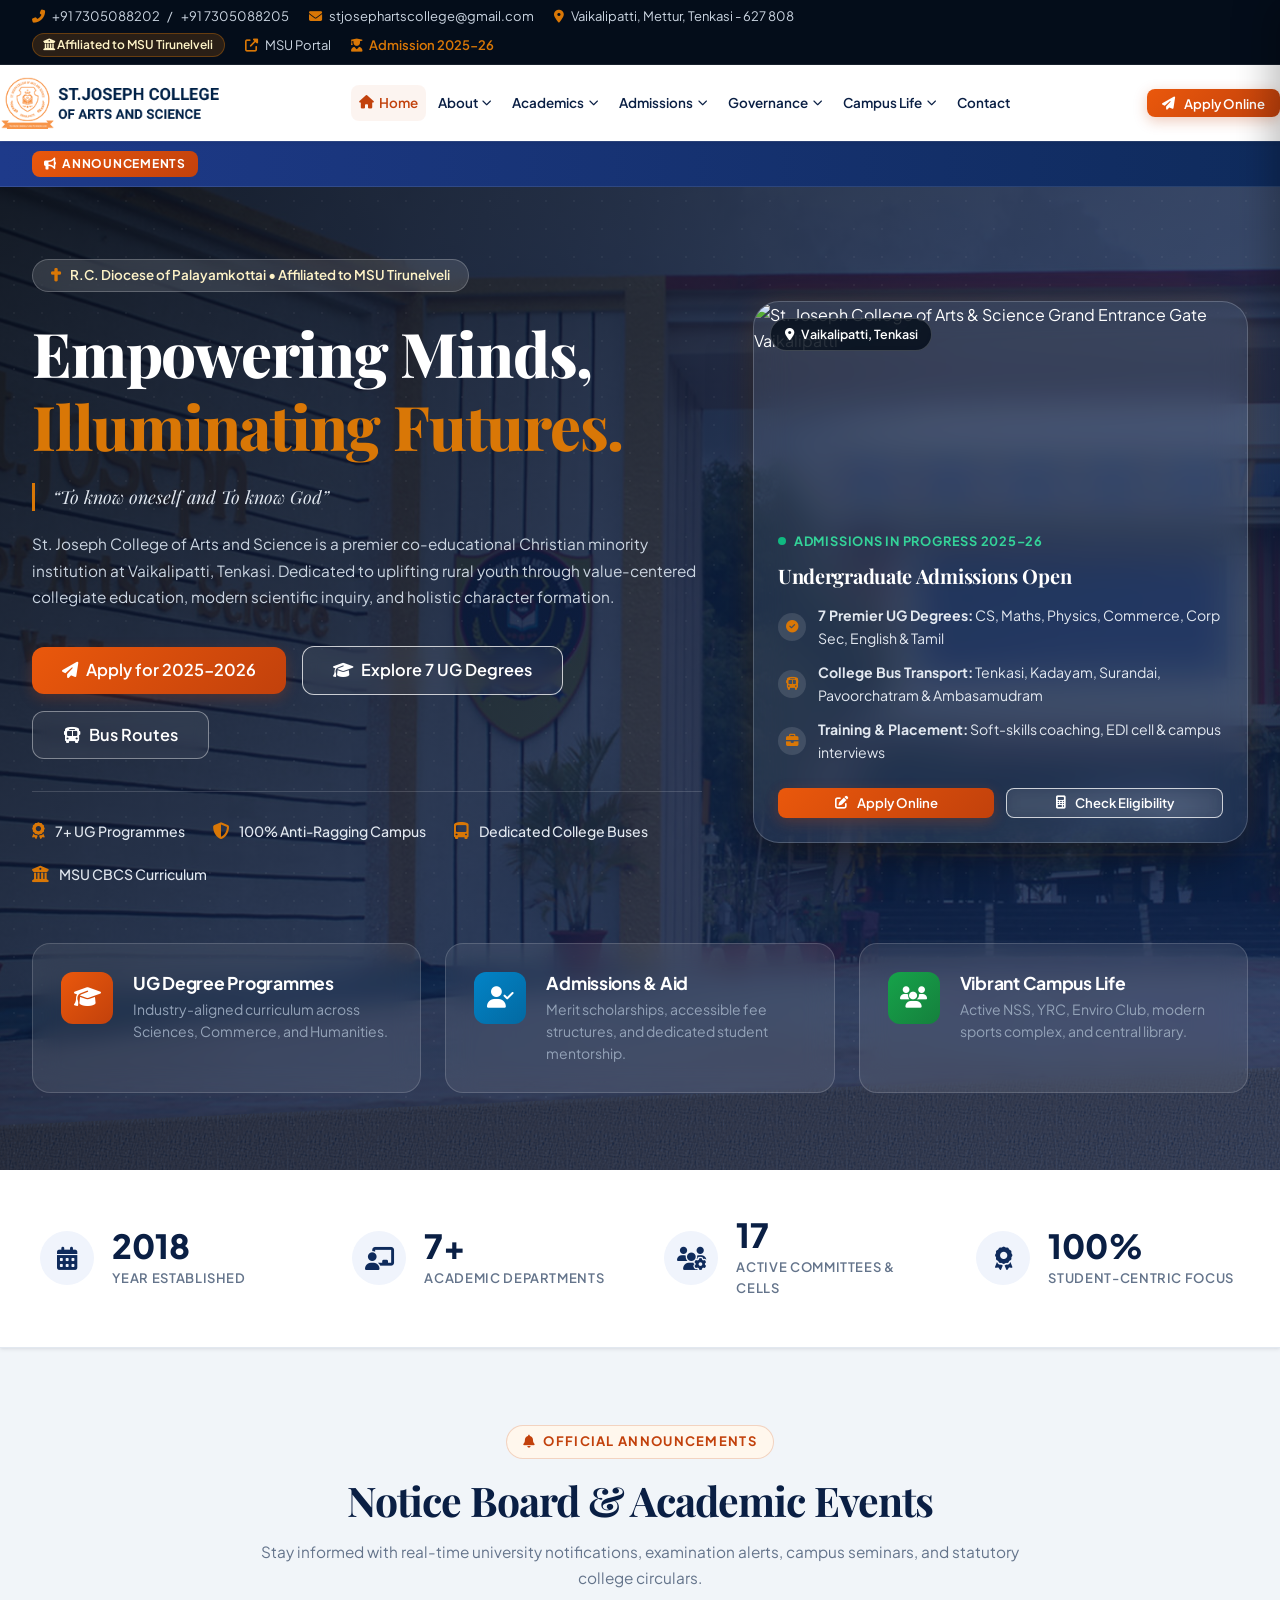
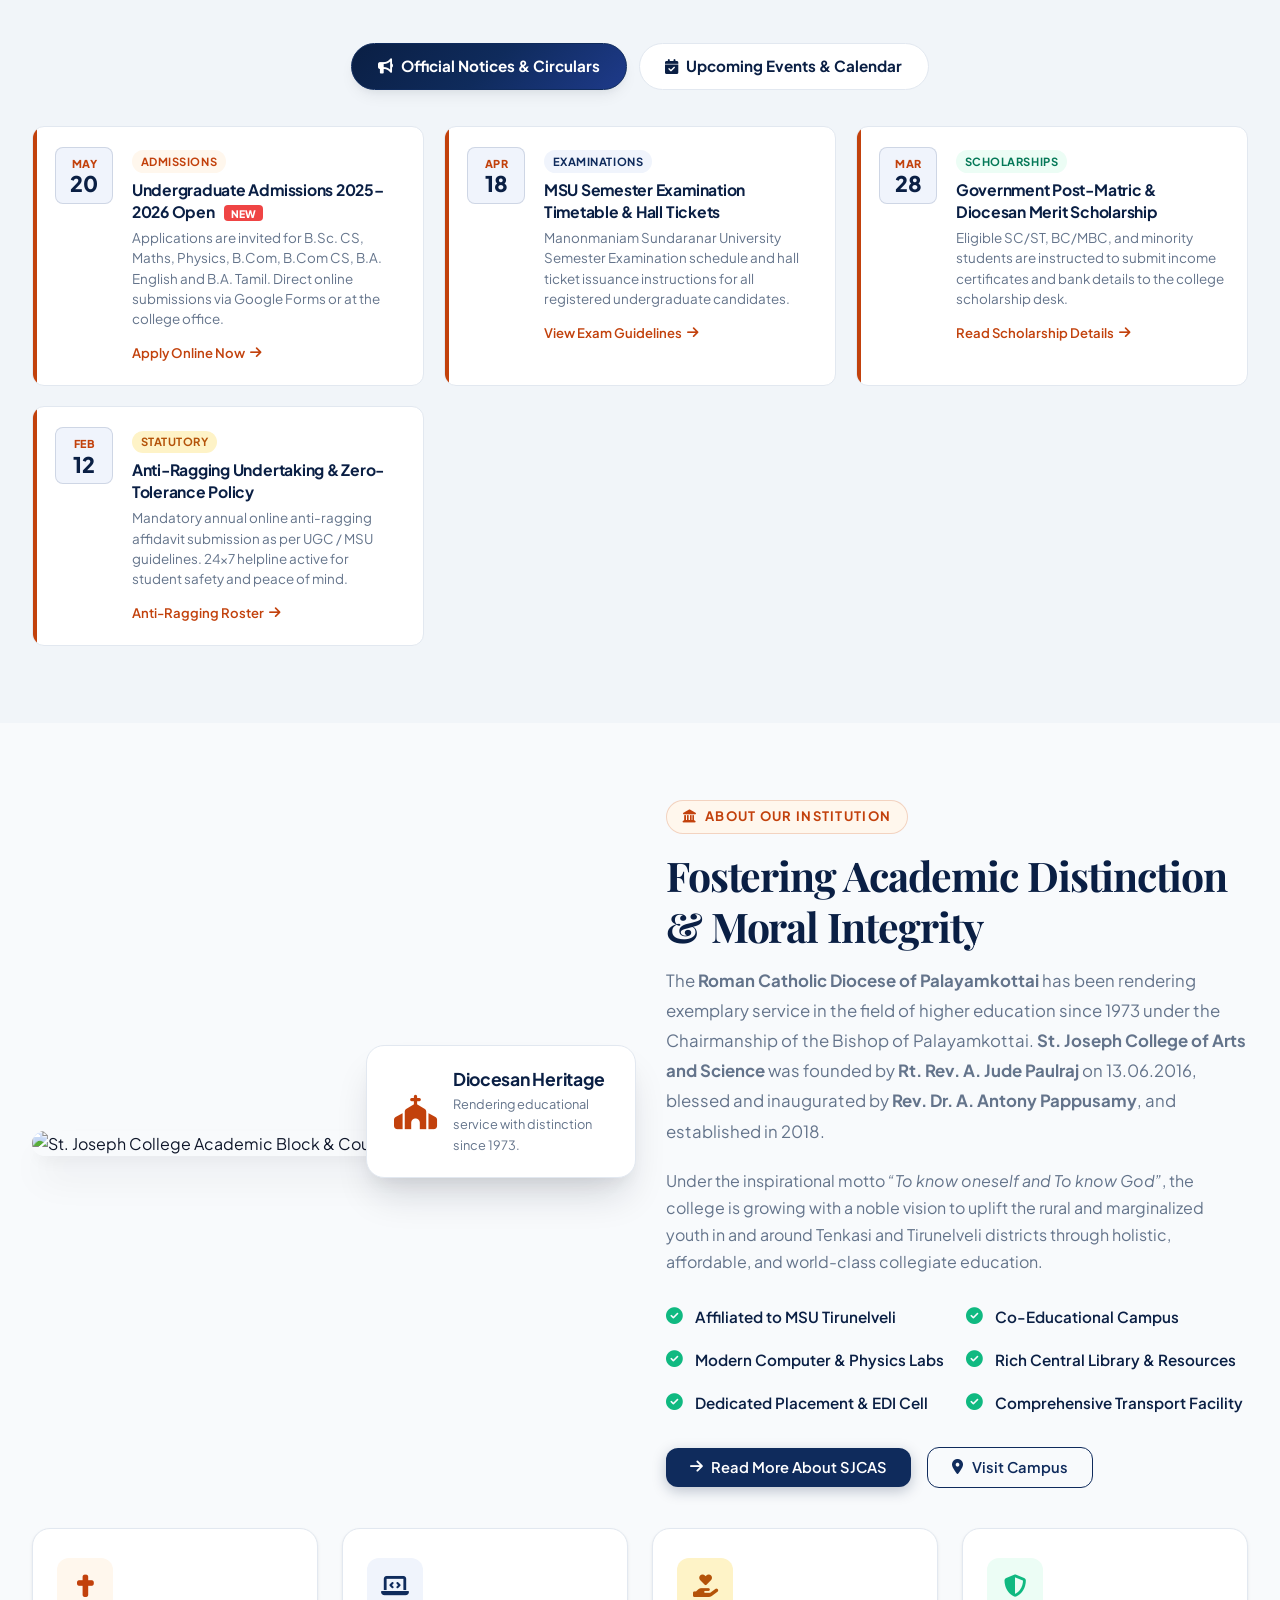
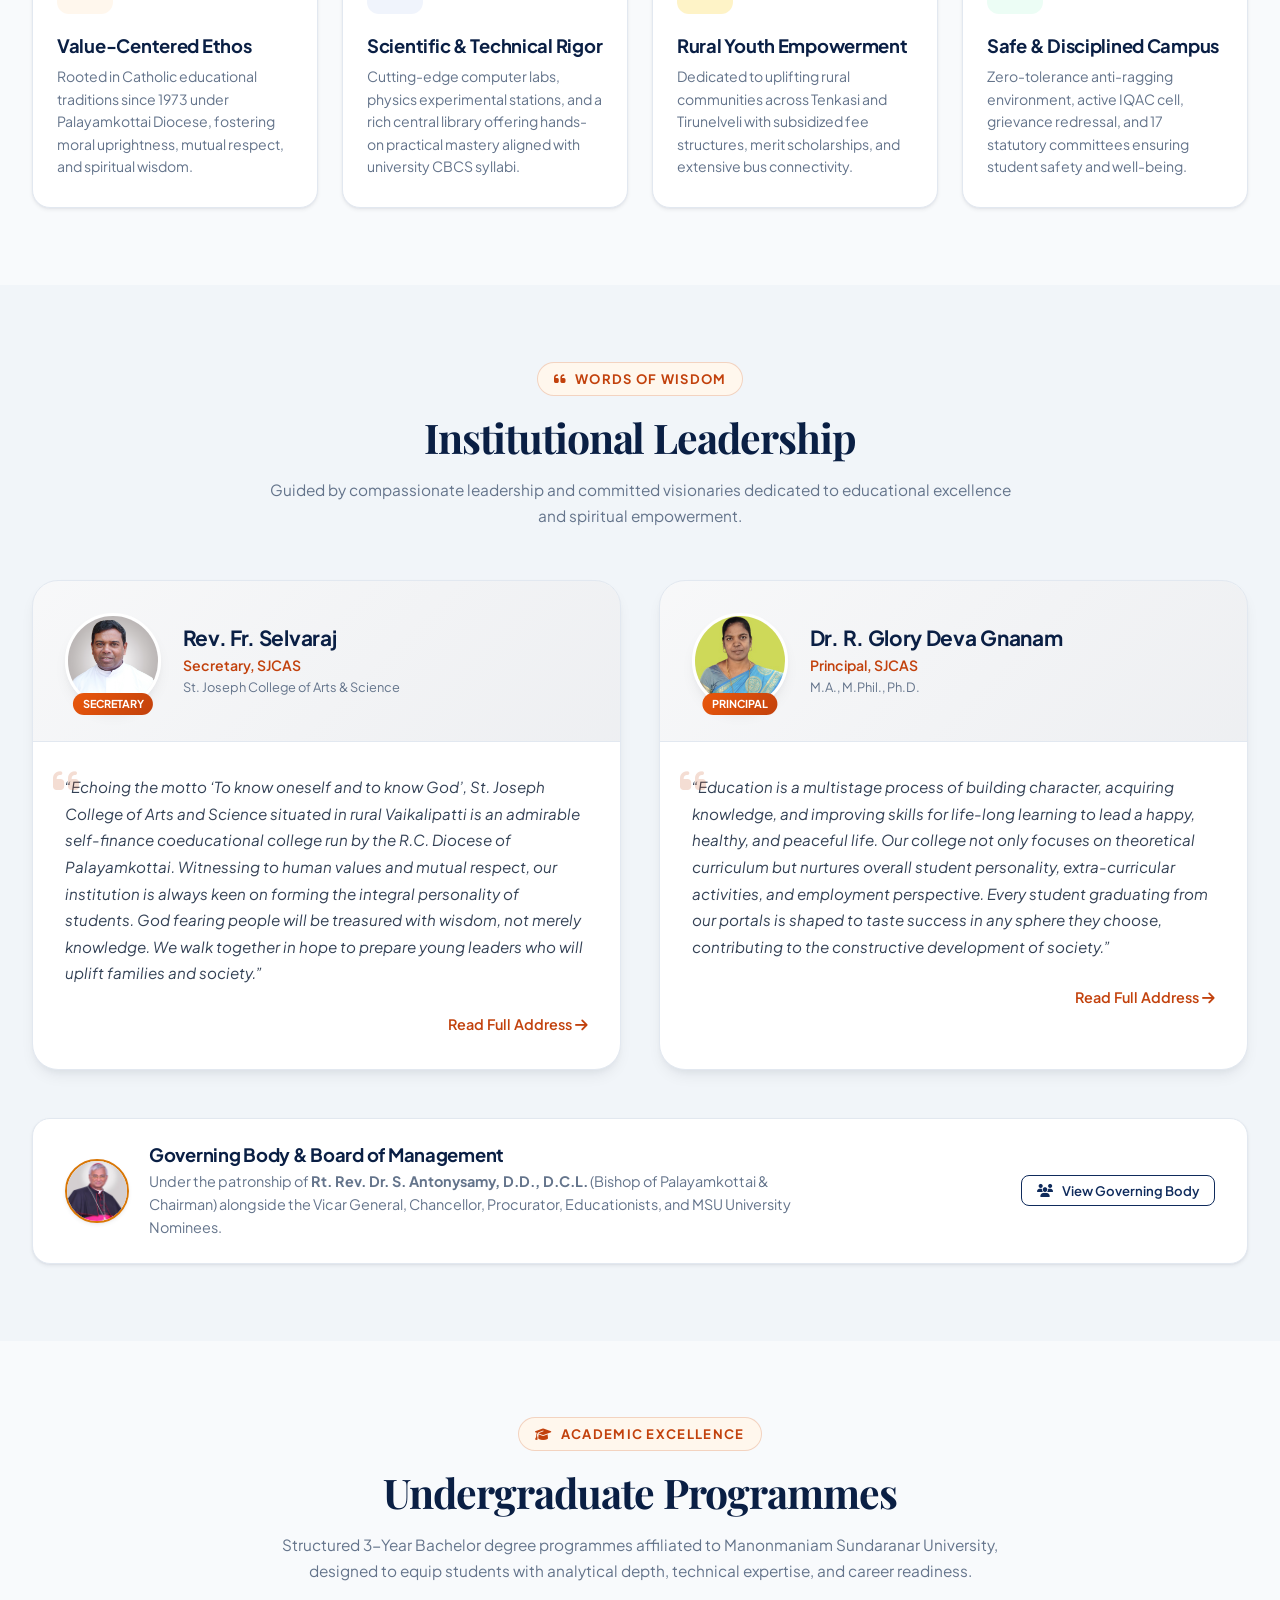
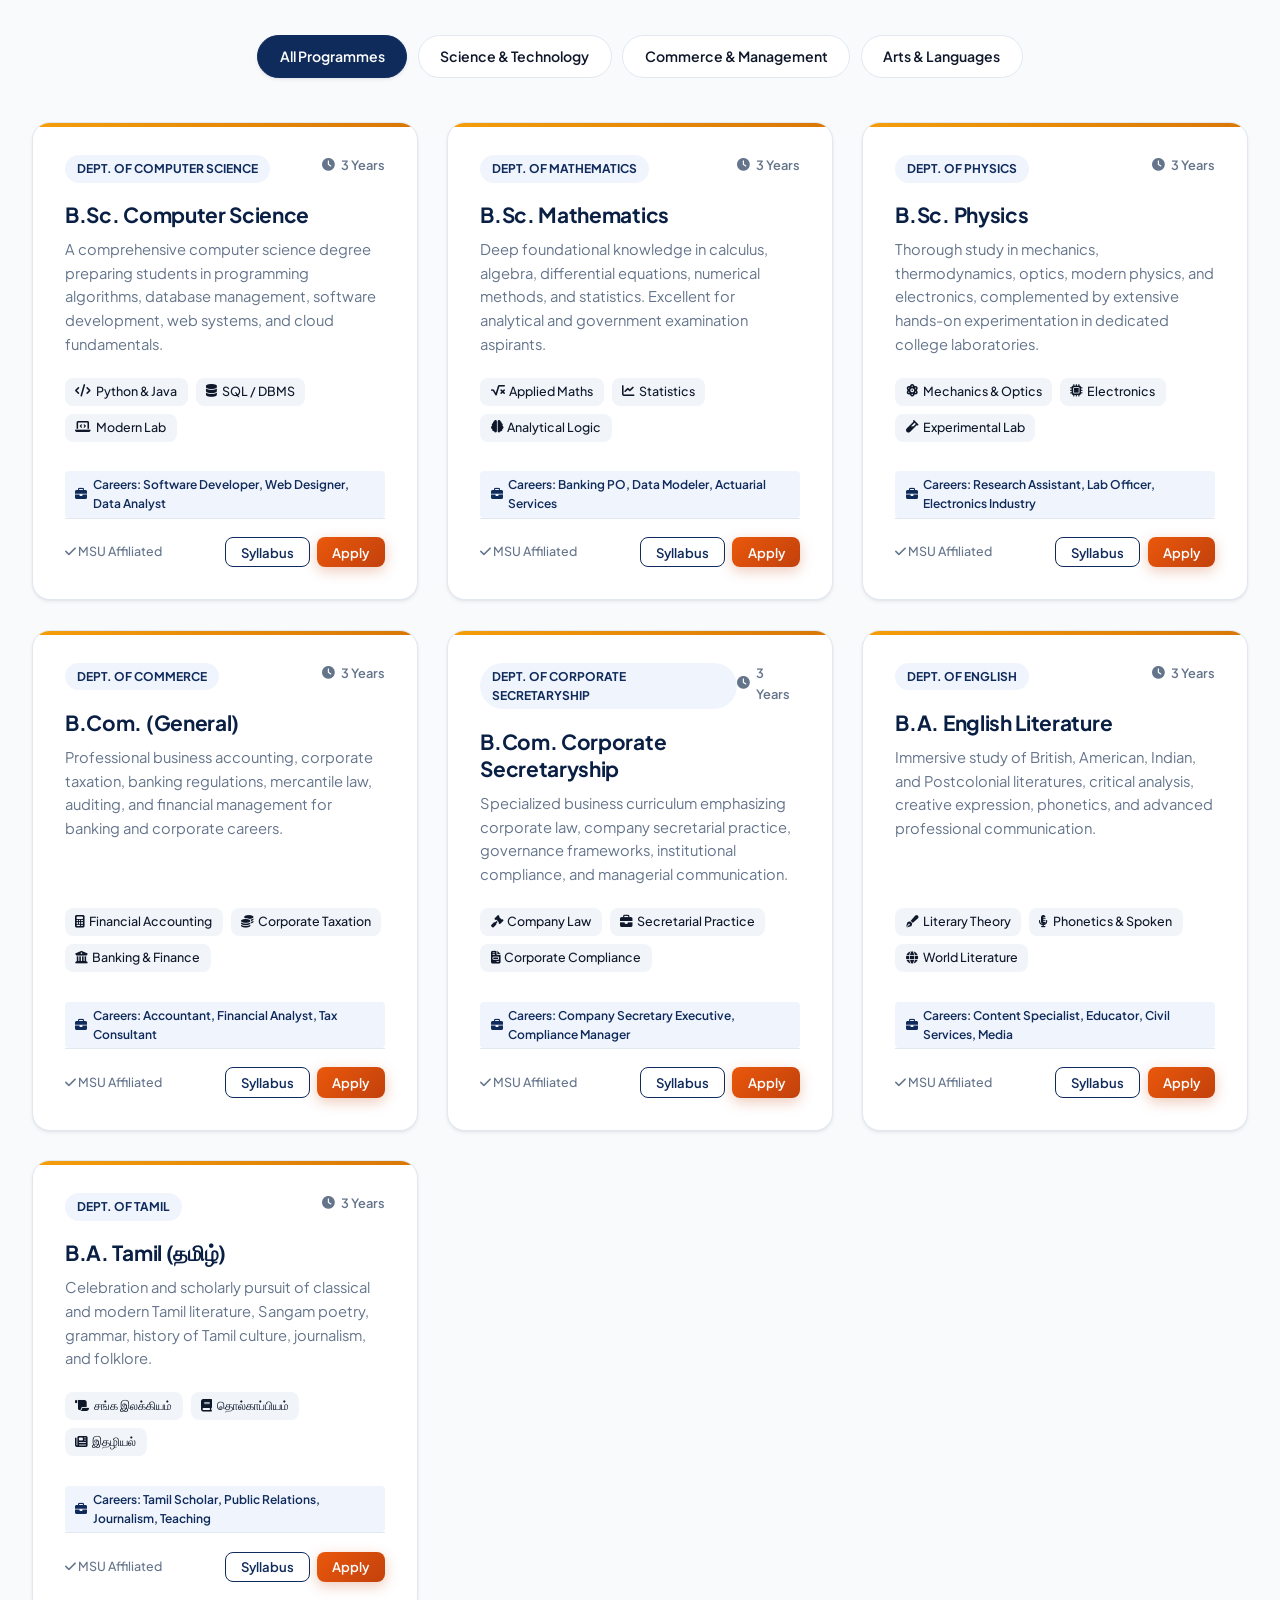
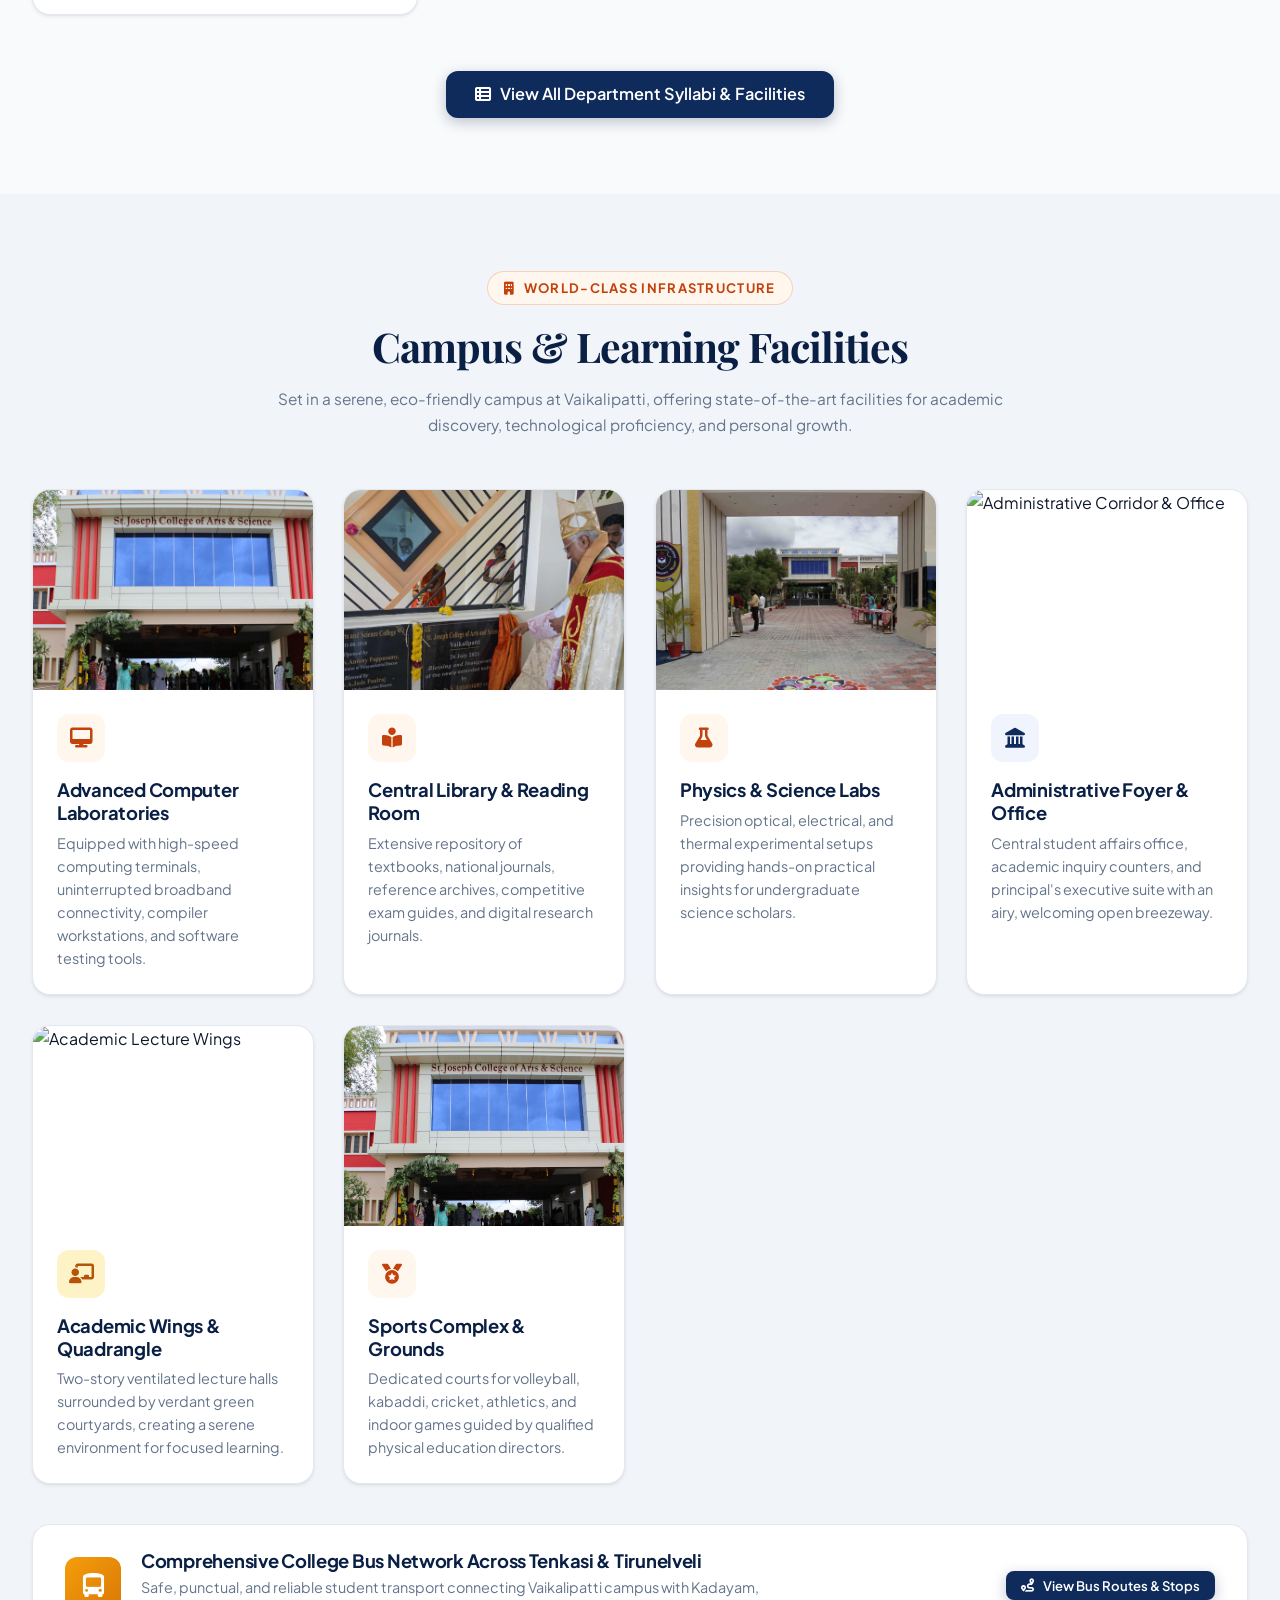
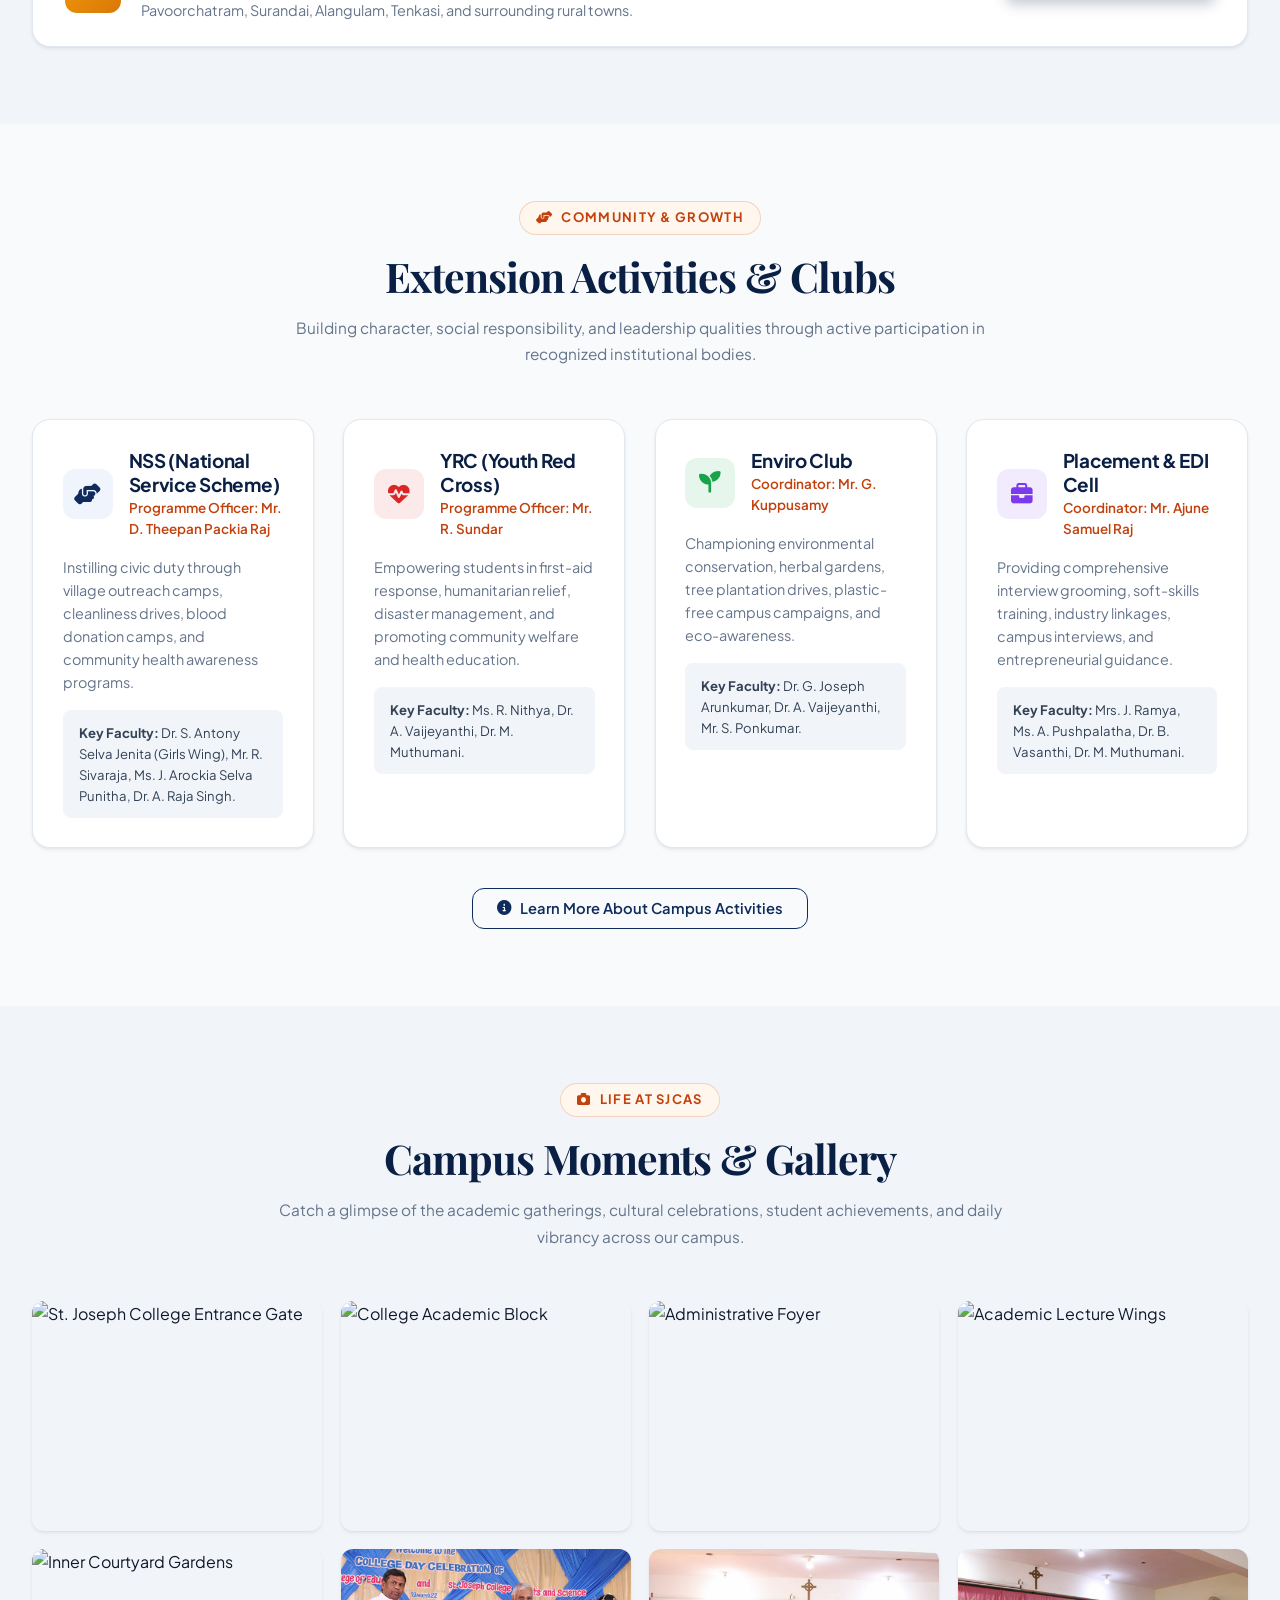
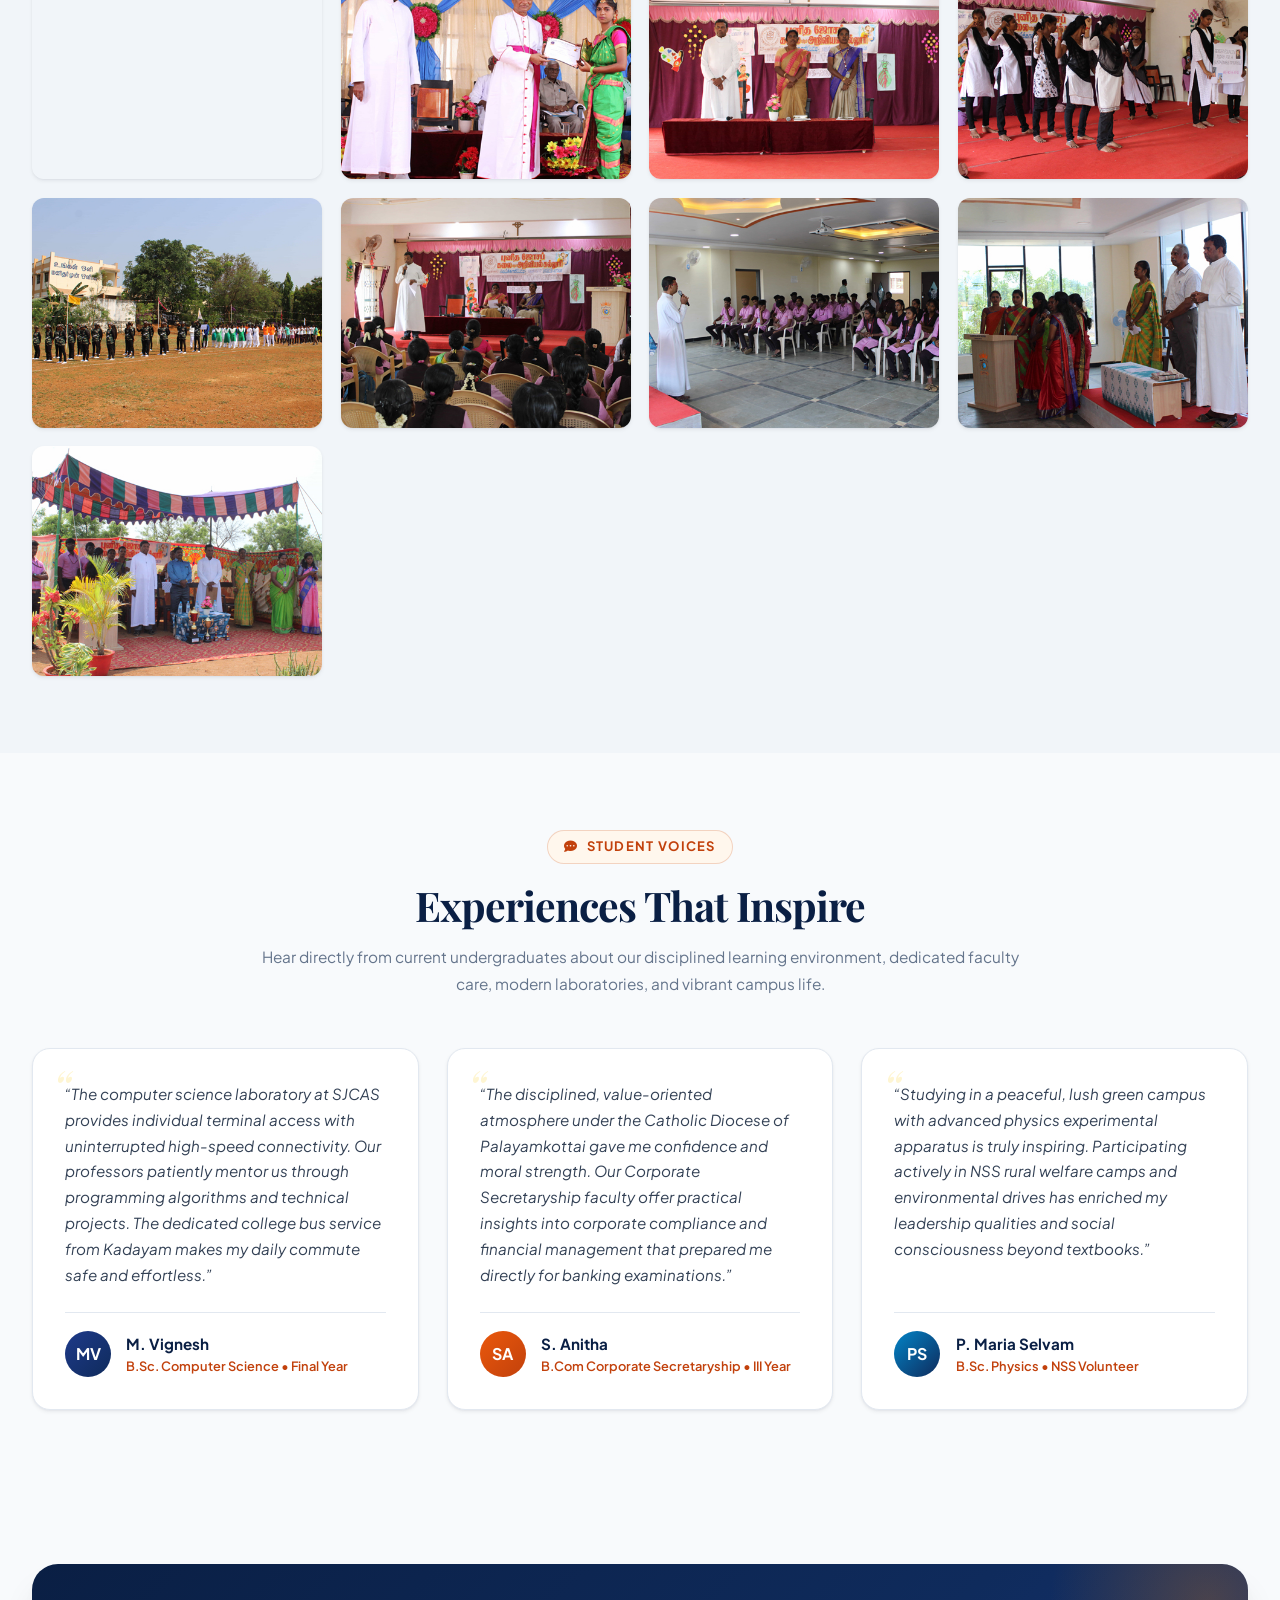
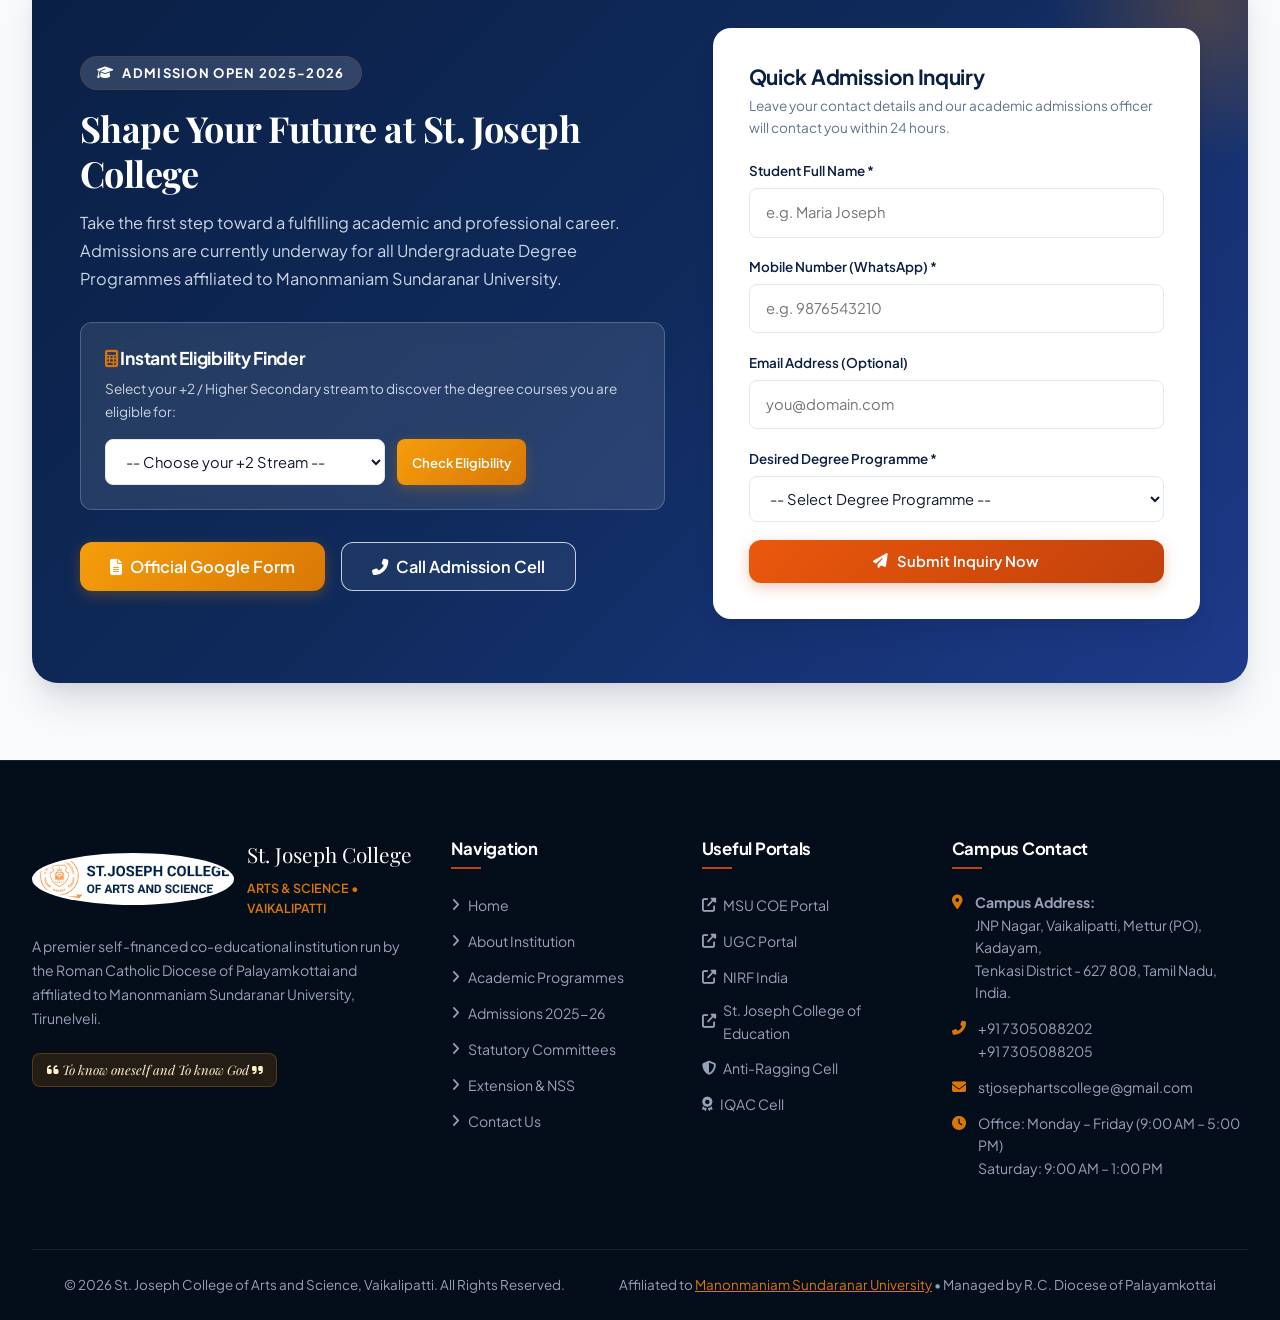
==== index.html @ 6ef70e5c "Add files via upload" ====
<!DOCTYPE html>
<html lang="en">
<head>
  <meta charset="UTF-8">
  <meta name="viewport" content="width=device-width, initial-scale=1.0">
  <title>St. Joseph College of Arts and Science | SJCAS Vaikalipatti, Tenkasi</title>
  <meta name="description" content="St. Joseph College of Arts and Science, Vaikalipatti, Tenkasi. Managed by R.C. Diocese of Palayamkottai, affiliated to Manonmaniam Sundaranar University (MSU). Offering premier UG programs in Science, Arts & Commerce.">
  <meta name="keywords" content="SJCAS, St Joseph College Tenkasi, Vaikalipatti college, arts and science college tenkasi, MSU affiliated college">

  <!-- Favicon -->
  <link rel="icon" type="image/png" href="assets/images/logo.png">

  <!-- Google Fonts -->
  <link rel="preconnect" href="https://fonts.googleapis.com">
  <link rel="preconnect" href="https://fonts.gstatic.com" crossorigin>
  <link href="https://fonts.googleapis.com/css2?family=Inter:wght@300;400;500;600;700;800&family=Playfair+Display:ital,wght@0,600;0,700;0,800;1,600;1,700&display=swap" rel="stylesheet">

  <!-- Font Awesome Icons -->
  <link rel="stylesheet" href="https://cdnjs.cloudflare.com/ajax/libs/font-awesome/6.5.1/css/all.min.css">

  <!-- Custom Stylesheet -->
  <link rel="stylesheet" href="assets/css/style.css">
</head>
<body>

  <!-- ==========================================
       Top Utility Bar
       ========================================== -->
  <aside class="top-bar" aria-label="Utility Links">
    <div class="container">
      <div class="top-bar-left">
        <span class="top-bar-item">
          <i class="fas fa-phone-alt"></i>
          <a href="tel:+917305088202">+91 7305088202</a> / <a href="tel:+917305088205">+91 7305088205</a>
        </span>
        <span class="top-bar-item">
          <i class="fas fa-envelope"></i>
          <a href="mailto:stjosephartscollege@gmail.com">stjosephartscollege@gmail.com</a>
        </span>
        <span class="top-bar-item">
          <i class="fas fa-map-marker-alt"></i>
          Vaikalipatti, Mettur, Tenkasi - 627 808
        </span>
      </div>
      <div class="top-bar-right">
        <span class="top-bar-badge">
          <i class="fas fa-university"></i> Affiliated to MSU Tirunelveli
        </span>
        <a href="https://msuniv.ac.in" target="_blank" rel="noopener" class="top-bar-item">
          <i class="fas fa-external-link-alt"></i> MSU Portal
        </a>
        <a href="admissions.html" class="top-bar-item" style="color: var(--color-accent); font-weight: 600;">
          <i class="fas fa-user-graduate"></i> Admission 2025-26
        </a>
      </div>
    </div>
  </aside>

  <!-- ==========================================
       Main Navigation Header
       ========================================== -->
  <header class="main-header">
    <div class="container header-container">
      <a href="index.html" class="brand-wrapper" title="St. Joseph College of Arts and Science">
        <img src="assets/images/logo.png" alt="St. Joseph College of Arts and Science" class="brand-logo">
        <div class="brand-location-badge">
          <span class="loc-place"><i class="fas fa-map-marker-alt"></i> Tenkasi</span>
          <span class="loc-meta">MSU Affiliated</span>
        </div>
      </a>

      <!-- Desktop Nav -->
      <nav class="nav-menu" aria-label="Primary Navigation">
        <div class="nav-item">
          <a href="index.html" class="nav-link active">
            <i class="fas fa-home"></i> Home
          </a>
        </div>

        <div class="nav-item">
          <a href="about.html" class="nav-link">
            About <i class="fas fa-chevron-down"></i>
          </a>
          <div class="dropdown-menu">
            <a href="about.html#about-college" class="dropdown-link"><i class="fas fa-landmark"></i> About College</a>
            <a href="about.html#diocese" class="dropdown-link"><i class="fas fa-cross"></i> Palayamkottai Diocese</a>
            <a href="about.html#vision-mission" class="dropdown-link"><i class="fas fa-compass"></i> Vision &amp; Mission</a>
            <a href="about.html#governing-body" class="dropdown-link"><i class="fas fa-users-cog"></i> Governing Body</a>
            <a href="about.html#organogram" class="dropdown-link"><i class="fas fa-sitemap"></i> Organogram</a>
          </div>
        </div>

        <div class="nav-item">
          <a href="academics.html" class="nav-link">
            Academics <i class="fas fa-chevron-down"></i>
          </a>
          <div class="dropdown-menu">
            <a href="academics.html#departments" class="dropdown-link"><i class="fas fa-graduation-cap"></i> Departments</a>
            <a href="academics.html#ug-courses" class="dropdown-link"><i class="fas fa-book-open"></i> UG Programmes</a>
            <a href="academics.html#library" class="dropdown-link"><i class="fas fa-book-reader"></i> Central Library</a>
            <a href="academics.html#laboratories" class="dropdown-link"><i class="fas fa-flask"></i> Laboratories</a>
            <a href="examinations.html" class="dropdown-link"><i class="fas fa-file-alt"></i> Examinations &amp; MSU</a>
          </div>
        </div>

        <div class="nav-item">
          <a href="admissions.html" class="nav-link">
            Admissions <i class="fas fa-chevron-down"></i>
          </a>
          <div class="dropdown-menu">
            <a href="admissions.html#admissions-guide" class="dropdown-link"><i class="fas fa-clipboard-list"></i> Admission Guide 2025-26</a>
            <a href="admissions.html#eligibility" class="dropdown-link"><i class="fas fa-check-circle"></i> Eligibility Criteria</a>
            <a href="admissions.html#scholarships" class="dropdown-link"><i class="fas fa-award"></i> Scholarships &amp; Aid</a>
            <a href="admissions.html#apply-online" class="dropdown-link"><i class="fas fa-edit"></i> Online Application</a>
          </div>
        </div>

        <div class="nav-item">
          <a href="governance.html" class="nav-link">
            Governance <i class="fas fa-chevron-down"></i>
          </a>
          <div class="dropdown-menu">
            <a href="governance.html#anti-ragging" class="dropdown-link"><i class="fas fa-shield-alt"></i> Anti-Ragging Cell</a>
            <a href="governance.html#committees" class="dropdown-link"><i class="fas fa-tasks"></i> College Committees</a>
            <a href="governance.html#iqac" class="dropdown-link"><i class="fas fa-certificate"></i> IQAC Cell</a>
            <a href="governance.html#redressal" class="dropdown-link"><i class="fas fa-balance-scale"></i> Grievance Redressal</a>
          </div>
        </div>

        <div class="nav-item">
          <a href="campus-life.html" class="nav-link">
            Campus Life <i class="fas fa-chevron-down"></i>
          </a>
          <div class="dropdown-menu">
            <a href="campus-life.html#extension" class="dropdown-link"><i class="fas fa-hands-helping"></i> NSS &amp; YRC</a>
            <a href="campus-life.html#clubs" class="dropdown-link"><i class="fas fa-leaf"></i> Enviro &amp; Eat Right Clubs</a>
            <a href="campus-life.html#edi" class="dropdown-link"><i class="fas fa-lightbulb"></i> EDI Cell &amp; Placement</a>
            <a href="campus-life.html#sports" class="dropdown-link"><i class="fas fa-running"></i> Sports &amp; Games</a>
            <a href="transport.html" class="dropdown-link"><i class="fas fa-bus"></i> Bus Routes &amp; Transport</a>
            <a href="campus-life.html#gallery" class="dropdown-link"><i class="fas fa-images"></i> Campus Gallery</a>
          </div>
        </div>

        <div class="nav-item">
          <a href="contact.html" class="nav-link">Contact</a>
        </div>
      </nav>

      <!-- Action Buttons -->
      <div class="header-actions">
        <a href="https://docs.google.com/forms/d/e/1FAIpQLScLhklakSKkZHLRGe_U0IObBUgWUsLnIZfnJ0RVahQJ35N6Jw/viewform" target="_blank" rel="noopener" class="btn btn-secondary btn-sm" title="Apply Online for Admission">
          <i class="fas fa-paper-plane"></i> Apply Online
        </a>
        <button class="mobile-toggle" aria-label="Toggle Mobile Menu">
          <i class="fas fa-bars"></i>
        </button>
      </div>
    </div>
  </header>

  <!-- ==========================================
       Mobile Navigation Drawer
       ========================================== -->
  <div class="mobile-drawer-overlay"></div>
  <aside class="mobile-drawer" aria-label="Mobile Navigation Drawer">
    <div class="drawer-header">
      <img src="assets/images/logo.png" alt="SJCAS" class="drawer-logo">
      <button class="drawer-close" aria-label="Close menu">
        <i class="fas fa-times"></i>
      </button>
    </div>
    <div class="drawer-body">
      <div class="drawer-nav-item">
        <a href="index.html" class="drawer-nav-link" style="color: var(--color-secondary);">
          <span><i class="fas fa-home"></i> Home</span>
        </a>
      </div>

      <div class="drawer-nav-item">
        <a href="#" class="drawer-nav-link drawer-submenu-toggle">
          <span><i class="fas fa-university"></i> About College</span>
          <i class="fas fa-chevron-down"></i>
        </a>
        <div class="drawer-submenu">
          <a href="about.html#about-college">About SJCAS</a>
          <a href="about.html#diocese">R.C. Diocese of Palayamkottai</a>
          <a href="about.html#vision-mission">Vision &amp; Mission</a>
          <a href="about.html#governing-body">Governing Body</a>
          <a href="about.html#organogram">College Organogram</a>
        </div>
      </div>

      <div class="drawer-nav-item">
        <a href="#" class="drawer-nav-link drawer-submenu-toggle">
          <span><i class="fas fa-graduation-cap"></i> Academics</span>
          <i class="fas fa-chevron-down"></i>
        </a>
        <div class="drawer-submenu">
          <a href="academics.html#departments">Departments</a>
          <a href="academics.html#ug-courses">UG Programmes</a>
          <a href="academics.html#library">Central Library</a>
          <a href="academics.html#laboratories">Laboratories</a>
          <a href="academics.html#examinations">MSU COE Examinations</a>
        </div>
      </div>

      <div class="drawer-nav-item">
        <a href="#" class="drawer-nav-link drawer-submenu-toggle">
          <span><i class="fas fa-user-graduate"></i> Admissions</span>
          <i class="fas fa-chevron-down"></i>
        </a>
        <div class="drawer-submenu">
          <a href="admissions.html#admissions-guide">Admission 2025-2026</a>
          <a href="admissions.html#eligibility">Eligibility Criteria</a>
          <a href="admissions.html#scholarships">Fee &amp; Scholarships</a>
          <a href="https://docs.google.com/forms/d/e/1FAIpQLScLhklakSKkZHLRGe_U0IObBUgWUsLnIZfnJ0RVahQJ35N6Jw/viewform" target="_blank">Online Application Form</a>
        </div>
      </div>

      <div class="drawer-nav-item">
        <a href="#" class="drawer-nav-link drawer-submenu-toggle">
          <span><i class="fas fa-balance-scale"></i> Governance</span>
          <i class="fas fa-chevron-down"></i>
        </a>
        <div class="drawer-submenu">
          <a href="governance.html#anti-ragging">Anti-Ragging Committee</a>
          <a href="governance.html#committees">Committees Roster (17)</a>
          <a href="governance.html#iqac">IQAC Cell</a>
          <a href="governance.html#redressal">Grievance Redressal</a>
        </div>
      </div>

      <div class="drawer-nav-item">
        <a href="#" class="drawer-nav-link drawer-submenu-toggle">
          <span><i class="fas fa-basketball-ball"></i> Campus Life</span>
          <i class="fas fa-chevron-down"></i>
        </a>
        <div class="drawer-submenu">
          <a href="campus-life.html#extension">NSS &amp; YRC</a>
          <a href="campus-life.html#clubs">Enviro &amp; Eat Right Clubs</a>
          <a href="campus-life.html#edi">EDI &amp; Placement Cell</a>
          <a href="campus-life.html#sports">Sports &amp; Games</a>
          <a href="campus-life.html#gallery">Photo Gallery</a>
        </div>
      </div>

      <div class="drawer-nav-item">
        <a href="contact.html" class="drawer-nav-link">
          <span><i class="fas fa-map-marked-alt"></i> Contact Us</span>
        </a>
      </div>
    </div>
    <div class="drawer-footer">
      <a href="https://docs.google.com/forms/d/e/1FAIpQLScLhklakSKkZHLRGe_U0IObBUgWUsLnIZfnJ0RVahQJ35N6Jw/viewform" target="_blank" class="btn btn-secondary" style="width: 100%;">
        <i class="fas fa-paper-plane"></i> Apply Online Now
      </a>
      <div style="margin-top: 1rem; font-size: 0.85rem; color: var(--color-text-muted); text-align: center;">
        <i class="fas fa-phone-alt"></i> +91 7305088202 / 05
      </div>
    </div>
  </aside>

  <!-- ==========================================
       Announcement Ticker
       ========================================== -->
  <div class="announcement-bar" role="region" aria-label="College Announcements">
    <div class="container">
      <span class="ticker-badge"><i class="fas fa-bullhorn"></i> Announcements</span>
      <div class="ticker-content">
        <div class="ticker-text">
          <span>Admission 2025-2026 is Open for all Undergraduate Programmes (B.Sc. CS, B.Sc. Maths, B.Sc. Physics, B.Com, B.Com CS, B.A. English, B.A. Tamil).</span>
          <a href="https://docs.google.com/forms/d/e/1FAIpQLScLhklakSKkZHLRGe_U0IObBUgWUsLnIZfnJ0RVahQJ35N6Jw/viewform" target="_blank"><i class="fas fa-arrow-right"></i> Click Here to Submit Application Online</a>
        </div>
      </div>
    </div>
  </div>

  <!-- ==========================================
       Hero Section Showcase
       ========================================== -->
  <section class="hero">
    <div class="hero-bg"></div>
    <div class="hero-pattern"></div>
    <div class="container">
      <div class="hero-grid">
        <!-- Hero Left Column: Editorial & Identity -->
        <div class="hero-content">
          <div class="hero-pill">
            <i class="fas fa-cross"></i>
            <span>R.C. Diocese of Palayamkottai &bull; Affiliated to MSU Tirunelveli</span>
          </div>

          <h1 class="hero-title">
            Empowering Minds, <span>Illuminating Futures.</span>
          </h1>

          <p class="hero-motto">
            “To know oneself and To know God”
          </p>

          <p class="hero-desc">
            St. Joseph College of Arts and Science is a premier co-educational Christian minority institution at Vaikalipatti, Tenkasi. Dedicated to uplifting rural youth through value-centered collegiate education, modern scientific inquiry, and holistic character formation.
          </p>

          <div class="hero-actions">
            <a href="https://docs.google.com/forms/d/e/1FAIpQLScLhklakSKkZHLRGe_U0IObBUgWUsLnIZfnJ0RVahQJ35N6Jw/viewform" target="_blank" rel="noopener" class="btn btn-secondary btn-lg">
              <i class="fas fa-paper-plane"></i> Apply for 2025-2026
            </a>
            <a href="#courses" class="btn btn-outline-white btn-lg">
              <i class="fas fa-graduation-cap"></i> Explore 7 UG Degrees
            </a>
            <a href="transport.html" class="btn btn-outline-white btn-lg" style="border-color: rgba(255,255,255,0.4);">
              <i class="fas fa-bus"></i> Bus Routes
            </a>
          </div>

          <!-- Trust & Accreditation Metrics Row -->
          <div class="hero-trust-row">
            <div class="hero-trust-item">
              <i class="fas fa-award"></i>
              <span>7+ UG Programmes</span>
            </div>
            <div class="hero-trust-item">
              <i class="fas fa-shield-alt"></i>
              <span>100% Anti-Ragging Campus</span>
            </div>
            <div class="hero-trust-item">
              <i class="fas fa-bus-alt"></i>
              <span>Dedicated College Buses</span>
            </div>
            <div class="hero-trust-item">
              <i class="fas fa-university"></i>
              <span>MSU CBCS Curriculum</span>
            </div>
          </div>
        </div>

        <!-- Hero Right Column: Interactive Collegiate Showcase Card -->
        <div class="hero-showcase-card">
          <div class="showcase-media">
            <img src="assets/images/campus/college-gate.jpg" alt="St. Joseph College of Arts &amp; Science Grand Entrance Gate Vaikalipatti">
            <div class="showcase-badge-floating">
              <i class="fas fa-map-marker-alt"></i> Vaikalipatti, Tenkasi
            </div>
          </div>
          <div class="showcase-body">
            <div class="live-indicator">
              <span class="live-dot"></span> Admissions in Progress 2025–26
            </div>
            <h3>Undergraduate Admissions Open</h3>
            <div class="showcase-features-list">
              <div class="showcase-feature">
                <i class="fas fa-check-circle"></i>
                <span><strong>7 Premier UG Degrees:</strong> CS, Maths, Physics, Commerce, Corp Sec, English &amp; Tamil</span>
              </div>
              <div class="showcase-feature">
                <i class="fas fa-bus"></i>
                <span><strong>College Bus Transport:</strong> Tenkasi, Kadayam, Surandai, Pavoorchatram &amp; Ambasamudram</span>
              </div>
              <div class="showcase-feature">
                <i class="fas fa-briefcase"></i>
                <span><strong>Training &amp; Placement:</strong> Soft-skills coaching, EDI cell &amp; campus interviews</span>
              </div>
            </div>
            <div class="showcase-actions">
              <a href="https://docs.google.com/forms/d/e/1FAIpQLScLhklakSKkZHLRGe_U0IObBUgWUsLnIZfnJ0RVahQJ35N6Jw/viewform" target="_blank" class="btn btn-secondary btn-sm" style="width: 100%;">
                <i class="fas fa-edit"></i> Apply Online
              </a>
              <a href="#admissions" class="btn btn-outline-white btn-sm" style="width: 100%;">
                <i class="fas fa-calculator"></i> Check Eligibility
              </a>
            </div>
          </div>
        </div>
      </div>

      <!-- Quick Action Cards -->
      <div class="hero-quick-cards">
        <a href="#courses" class="quick-card">
          <div class="quick-card-icon">
            <i class="fas fa-graduation-cap"></i>
          </div>
          <div class="quick-card-info">
            <h4>UG Degree Programmes</h4>
            <p>Industry-aligned curriculum across Sciences, Commerce, and Humanities.</p>
          </div>
        </a>

        <a href="admissions.html" class="quick-card">
          <div class="quick-card-icon" style="background: linear-gradient(135deg, #0284c7, #0369a1);">
            <i class="fas fa-user-check"></i>
          </div>
          <div class="quick-card-info">
            <h4>Admissions &amp; Aid</h4>
            <p>Merit scholarships, accessible fee structures, and dedicated student mentorship.</p>
          </div>
        </a>

        <a href="campus-life.html" class="quick-card">
          <div class="quick-card-icon" style="background: linear-gradient(135deg, #16a34a, #15803d);">
            <i class="fas fa-users"></i>
          </div>
          <div class="quick-card-info">
            <h4>Vibrant Campus Life</h4>
            <p>Active NSS, YRC, Enviro Club, modern sports complex, and central library.</p>
          </div>
        </a>
      </div>
    </div>
  </section>

  <!-- ==========================================
       Key Statistics Banner
       ========================================== -->
  <section class="stats-banner" aria-label="College Key Statistics">
    <div class="container">
      <div class="stats-grid">
        <div class="stat-item">
          <div class="stat-icon">
            <i class="fas fa-calendar-alt"></i>
          </div>
          <div>
            <div class="stat-number">2018</div>
            <div class="stat-label">Year Established</div>
          </div>
        </div>

        <div class="stat-item">
          <div class="stat-icon">
            <i class="fas fa-chalkboard-teacher"></i>
          </div>
          <div>
            <div class="stat-number">7+</div>
            <div class="stat-label">Academic Departments</div>
          </div>
        </div>

        <div class="stat-item">
          <div class="stat-icon">
            <i class="fas fa-users-cog"></i>
          </div>
          <div>
            <div class="stat-number">17</div>
            <div class="stat-label">Active Committees &amp; Cells</div>
          </div>
        </div>

        <div class="stat-item">
          <div class="stat-icon">
            <i class="fas fa-award"></i>
          </div>
          <div>
            <div class="stat-number">100%</div>
            <div class="stat-label">Student-Centric Focus</div>
          </div>
        </div>
      </div>
    </div>
  </section>

  <!-- ==========================================
       Collegiate Notice Board & Events Hub
       ========================================== -->
  <section class="section section-soft" id="notices" aria-label="Notices and Upcoming Events">
    <div class="container">
      <div class="section-header">
        <span class="section-tag">
          <i class="fas fa-bell"></i> Official Announcements
        </span>
        <h2 class="section-title">Notice Board &amp; Academic Events</h2>
        <p class="section-desc">
          Stay informed with real-time university notifications, examination alerts, campus seminars, and statutory college circulars.
        </p>
      </div>

      <!-- Tab Buttons -->
      <div class="notice-tabs-nav">
        <button type="button" class="notice-tab-btn active" data-target="tabNotices">
          <i class="fas fa-bullhorn"></i> Official Notices &amp; Circulars
        </button>
        <button type="button" class="notice-tab-btn" data-target="tabEvents">
          <i class="fas fa-calendar-check"></i> Upcoming Events &amp; Calendar
        </button>
      </div>

      <!-- Tab Pane 1: Official Notices -->
      <div id="tabNotices" class="notice-pane active">
        <div class="notice-grid">
          <!-- Notice 1 -->
          <article class="notice-item">
            <div class="notice-date-badge">
              <span class="month">MAY</span>
              <span class="day">20</span>
            </div>
            <div class="notice-info">
              <span class="notice-category-pill" style="color: var(--crimson-primary); background-color: var(--crimson-soft);">Admissions</span>
              <h4 class="notice-title">
                Undergraduate Admissions 2025–2026 Open
                <span class="badge-new">NEW</span>
              </h4>
              <p class="notice-desc">
                Applications are invited for B.Sc. CS, Maths, Physics, B.Com, B.Com CS, B.A. English and B.A. Tamil. Direct online submissions via Google Forms or at the college office.
              </p>
              <a href="https://docs.google.com/forms/d/e/1FAIpQLScLhklakSKkZHLRGe_U0IObBUgWUsLnIZfnJ0RVahQJ35N6Jw/viewform" target="_blank" class="notice-link">
                Apply Online Now <i class="fas fa-arrow-right"></i>
              </a>
            </div>
          </article>

          <!-- Notice 2 -->
          <article class="notice-item">
            <div class="notice-date-badge">
              <span class="month">APR</span>
              <span class="day">18</span>
            </div>
            <div class="notice-info">
              <span class="notice-category-pill" style="color: var(--navy-primary); background-color: var(--navy-soft);">Examinations</span>
              <h4 class="notice-title">
                MSU Semester Examination Timetable &amp; Hall Tickets
              </h4>
              <p class="notice-desc">
                Manonmaniam Sundaranar University Semester Examination schedule and hall ticket issuance instructions for all registered undergraduate candidates.
              </p>
              <a href="examinations.html" class="notice-link">
                View Exam Guidelines <i class="fas fa-arrow-right"></i>
              </a>
            </div>
          </article>

          <!-- Notice 3 -->
          <article class="notice-item">
            <div class="notice-date-badge">
              <span class="month">MAR</span>
              <span class="day">28</span>
            </div>
            <div class="notice-info">
              <span class="notice-category-pill" style="color: #047857; background-color: #ecfdf5;">Scholarships</span>
              <h4 class="notice-title">
                Government Post-Matric &amp; Diocesan Merit Scholarship
              </h4>
              <p class="notice-desc">
                Eligible SC/ST, BC/MBC, and minority students are instructed to submit income certificates and bank details to the college scholarship desk.
              </p>
              <a href="admissions.html#scholarships" class="notice-link">
                Read Scholarship Details <i class="fas fa-arrow-right"></i>
              </a>
            </div>
          </article>

          <!-- Notice 4 -->
          <article class="notice-item">
            <div class="notice-date-badge">
              <span class="month">FEB</span>
              <span class="day">12</span>
            </div>
            <div class="notice-info">
              <span class="notice-category-pill" style="color: #b45309; background-color: #fef3c7;">Statutory</span>
              <h4 class="notice-title">
                Anti-Ragging Undertaking &amp; Zero-Tolerance Policy
              </h4>
              <p class="notice-desc">
                Mandatory annual online anti-ragging affidavit submission as per UGC / MSU guidelines. 24x7 helpline active for student safety and peace of mind.
              </p>
              <a href="governance.html#anti-ragging" class="notice-link">
                Anti-Ragging Roster <i class="fas fa-arrow-right"></i>
              </a>
            </div>
          </article>
        </div>
      </div>

      <!-- Tab Pane 2: Academic Events & Calendar -->
      <div id="tabEvents" class="notice-pane">
        <div class="notice-grid">
          <!-- Event 1 -->
          <article class="notice-item">
            <div class="notice-date-badge" style="border-color: rgba(217, 119, 6, 0.3); background-color: var(--gold-soft);">
              <span class="month" style="color: var(--gold-hover);">JUL</span>
              <span class="day">02</span>
            </div>
            <div class="notice-info">
              <span class="notice-category-pill" style="color: #b45309; background-color: #fef3c7;">Academic</span>
              <h4 class="notice-title">
                Fresher's Induction &amp; Orientation Programme 2025
              </h4>
              <p class="notice-desc">
                Welcoming new undergraduate scholars and parents to the St. Joseph fraternity. Campus familiarization, faculty introductions, and library tours.
              </p>
              <a href="campus-life.html" class="notice-link">
                Campus Guidelines <i class="fas fa-arrow-right"></i>
              </a>
            </div>
          </article>

          <!-- Event 2 -->
          <article class="notice-item">
            <div class="notice-date-badge" style="border-color: rgba(16, 185, 129, 0.3); background-color: var(--success-soft);">
              <span class="month" style="color: #047857;">AUG</span>
              <span class="day">14</span>
            </div>
            <div class="notice-info">
              <span class="notice-category-pill" style="color: #047857; background-color: #ecfdf5;">Extension</span>
              <h4 class="notice-title">
                NSS Special 7-Day Rural Outreach &amp; Health Camp
              </h4>
              <p class="notice-desc">
                NSS volunteers heading community health profiling, village tree plantation, literacy awareness, and general medical screening at Kadayam block.
              </p>
              <a href="campus-life.html#extension" class="notice-link">
                Learn About NSS <i class="fas fa-arrow-right"></i>
              </a>
            </div>
          </article>

          <!-- Event 3 -->
          <article class="notice-item">
            <div class="notice-date-badge" style="border-color: rgba(124, 58, 237, 0.3); background-color: #f5f3ff;">
              <span class="month" style="color: #6d28d9;">SEP</span>
              <span class="day">22</span>
            </div>
            <div class="notice-info">
              <span class="notice-category-pill" style="color: #6d28d9; background-color: #f5f3ff;">Placement</span>
              <h4 class="notice-title">
                EDI Cell Entrepreneurship Summit &amp; Soft-Skills Boot Camp
              </h4>
              <p class="notice-desc">
                Intensive interview grooming, resume building, aptitude training, and guest sessions by senior corporate alumni and industry experts.
              </p>
              <a href="campus-life.html#edi" class="notice-link">
                Placement Cell Details <i class="fas fa-arrow-right"></i>
              </a>
            </div>
          </article>

          <!-- Event 4 -->
          <article class="notice-item">
            <div class="notice-date-badge" style="border-color: rgba(194, 65, 12, 0.3); background-color: var(--crimson-soft);">
              <span class="month" style="color: var(--crimson-hover);">OCT</span>
              <span class="day">16</span>
            </div>
            <div class="notice-info">
              <span class="notice-category-pill" style="color: var(--crimson-primary); background-color: var(--crimson-soft);">Sports</span>
              <h4 class="notice-title">
                Annual College Sports Meet &amp; Athletics Championship
              </h4>
              <p class="notice-desc">
                Inter-departmental track events, volleyball, kabaddi, and cricket matches on the college sports grounds. Medals and trophies presented.
              </p>
              <a href="campus-life.html#sports" class="notice-link">
                Sports Facilities <i class="fas fa-arrow-right"></i>
              </a>
            </div>
          </article>
        </div>
      </div>
    </div>
  </section>

  <!-- ==========================================
       About College Overview Section
       ========================================== -->
  <section class="section" id="about">
    <div class="container">
      <div class="about-grid">
        <div class="about-images-stack">
          <img src="assets/images/campus/campus-quadrangle.jpg" alt="St. Joseph College Academic Block &amp; Courtyard Vaikalipatti" class="about-main-img">
          <div class="about-badge-card">
            <i class="fas fa-church"></i>
            <div>
              <h5>Diocesan Heritage</h5>
              <p>Rendering educational service with distinction since 1973.</p>
            </div>
          </div>
        </div>

        <div class="about-content">
          <span class="section-tag">
            <i class="fas fa-landmark"></i> About Our Institution
          </span>
          <h2 class="section-title">
            Fostering Academic Distinction &amp; Moral Integrity
          </h2>
          <p style="color: var(--color-text-muted); font-size: 1.05rem; line-height: 1.8; margin-bottom: 1.25rem;">
            The <strong>Roman Catholic Diocese of Palayamkottai</strong> has been rendering exemplary service in the field of higher education since 1973 under the Chairmanship of the Bishop of Palayamkottai. <strong>St. Joseph College of Arts and Science</strong> was founded by <strong>Rt. Rev. A. Jude Paulraj</strong> on 13.06.2016, blessed and inaugurated by <strong>Rev. Dr. A. Antony Pappusamy</strong>, and established in 2018.
          </p>
          <p style="color: var(--color-text-muted); font-size: 1rem; line-height: 1.7; margin-bottom: 1.5rem;">
            Under the inspirational motto <em>“To know oneself and To know God”</em>, the college is growing with a noble vision to uplift the rural and marginalized youth in and around Tenkasi and Tirunelveli districts through holistic, affordable, and world-class collegiate education.
          </p>

          <div class="about-features-list">
            <div class="feature-check-item">
              <i class="fas fa-check-circle"></i>
              <span>Affiliated to MSU Tirunelveli</span>
            </div>
            <div class="feature-check-item">
              <i class="fas fa-check-circle"></i>
              <span>Co-Educational Campus</span>
            </div>
            <div class="feature-check-item">
              <i class="fas fa-check-circle"></i>
              <span>Modern Computer &amp; Physics Labs</span>
            </div>
            <div class="feature-check-item">
              <i class="fas fa-check-circle"></i>
              <span>Rich Central Library &amp; Resources</span>
            </div>
            <div class="feature-check-item">
              <i class="fas fa-check-circle"></i>
              <span>Dedicated Placement &amp; EDI Cell</span>
            </div>
            <div class="feature-check-item">
              <i class="fas fa-check-circle"></i>
              <span>Comprehensive Transport Facility</span>
            </div>
          </div>

          <div style="display: flex; gap: 1rem; align-items: center; margin-top: 2rem; flex-wrap: wrap;">
            <a href="about.html" class="btn btn-primary">
              <i class="fas fa-arrow-right"></i> Read More About SJCAS
            </a>
            <a href="contact.html" class="btn btn-outline">
              <i class="fas fa-map-marker-alt"></i> Visit Campus
            </a>
          </div>
        </div>
      </div>

      <!-- Core Institutional Pillars -->
      <div class="pillars-grid" aria-label="Core Institutional Pillars">
        <div class="pillar-card">
          <div class="pillar-icon-wrap" style="background-color: var(--crimson-soft); color: var(--crimson-primary);">
            <i class="fas fa-cross"></i>
          </div>
          <h4>Value-Centered Ethos</h4>
          <p>
            Rooted in Catholic educational traditions since 1973 under Palayamkottai Diocese, fostering moral uprightness, mutual respect, and spiritual wisdom.
          </p>
        </div>

        <div class="pillar-card">
          <div class="pillar-icon-wrap" style="background-color: var(--navy-soft); color: var(--navy-primary);">
            <i class="fas fa-laptop-code"></i>
          </div>
          <h4>Scientific &amp; Technical Rigor</h4>
          <p>
            Cutting-edge computer labs, physics experimental stations, and a rich central library offering hands-on practical mastery aligned with university CBCS syllabi.
          </p>
        </div>

        <div class="pillar-card">
          <div class="pillar-icon-wrap" style="background-color: var(--gold-soft); color: var(--gold-hover);">
            <i class="fas fa-hand-holding-heart"></i>
          </div>
          <h4>Rural Youth Empowerment</h4>
          <p>
            Dedicated to uplifting rural communities across Tenkasi and Tirunelveli with subsidized fee structures, merit scholarships, and extensive bus connectivity.
          </p>
        </div>

        <div class="pillar-card">
          <div class="pillar-icon-wrap" style="background-color: var(--success-soft); color: var(--success);">
            <i class="fas fa-shield-alt"></i>
          </div>
          <h4>Safe &amp; Disciplined Campus</h4>
          <p>
            Zero-tolerance anti-ragging environment, active IQAC cell, grievance redressal, and 17 statutory committees ensuring student safety and well-being.
          </p>
        </div>
      </div>
    </div>
  </section>

  <!-- ==========================================
       Leadership Messages Corner
       ========================================== -->
  <section class="section section-soft" id="leadership">
    <div class="container">
      <div class="section-header">
        <span class="section-tag">
          <i class="fas fa-quote-left"></i> Words of Wisdom
        </span>
        <h2 class="section-title">Institutional Leadership</h2>
        <p class="section-desc">
          Guided by compassionate leadership and committed visionaries dedicated to educational excellence and spiritual empowerment.
        </p>
      </div>

      <div class="leadership-grid">
        <!-- Secretary Card -->
        <article class="leader-card">
          <div class="leader-header">
            <div class="leader-avatar-wrap">
              <img src="assets/images/leadership/secretary.jpg" alt="Rev. Fr. Selvaraj" class="leader-avatar">
              <span class="leader-role-badge">Secretary</span>
            </div>
            <div class="leader-meta">
              <h3>Rev. Fr. Selvaraj</h3>
              <div class="title">Secretary, SJCAS</div>
              <div style="font-size: 0.8rem; color: var(--color-text-muted);">St. Joseph College of Arts &amp; Science</div>
            </div>
          </div>
          <div class="leader-body">
            <div class="leader-quote">
              <i class="fas fa-quote-left quote-icon"></i>
              “Echoing the motto ‘To know oneself and to know God’, St. Joseph College of Arts and Science situated in rural Vaikalipatti is an admirable self-finance coeducational college run by the R.C. Diocese of Palayamkottai. Witnessing to human values and mutual respect, our institution is always keen on forming the integral personality of students. God fearing people will be treasured with wisdom, not merely knowledge. We walk together in hope to prepare young leaders who will uplift families and society.”
            </div>
            <div style="margin-top: 1.5rem; text-align: right;">
              <a href="about.html#secretary-message" style="color: var(--color-secondary); font-weight: 600; font-size: 0.9rem;">
                Read Full Address <i class="fas fa-arrow-right"></i>
              </a>
            </div>
          </div>
        </article>

        <!-- Principal Card -->
        <article class="leader-card">
          <div class="leader-header">
            <div class="leader-avatar-wrap">
              <img src="assets/images/leadership/principal.jpg" alt="Dr. R. Glory Deva Gnanam" class="leader-avatar">
              <span class="leader-role-badge">Principal</span>
            </div>
            <div class="leader-meta">
              <h3>Dr. R. Glory Deva Gnanam</h3>
              <div class="title">Principal, SJCAS</div>
              <div style="font-size: 0.8rem; color: var(--color-text-muted);">M.A., M.Phil., Ph.D.</div>
            </div>
          </div>
          <div class="leader-body">
            <div class="leader-quote">
              <i class="fas fa-quote-left quote-icon"></i>
              “Education is a multistage process of building character, acquiring knowledge, and improving skills for life-long learning to lead a happy, healthy, and peaceful life. Our college not only focuses on theoretical curriculum but nurtures overall student personality, extra-curricular activities, and employment perspective. Every student graduating from our portals is shaped to taste success in any sphere they choose, contributing to the constructive development of society.”
            </div>
            <div style="margin-top: 1.5rem; text-align: right;">
              <a href="about.html#principal-message" style="color: var(--color-secondary); font-weight: 600; font-size: 0.9rem;">
                Read Full Address <i class="fas fa-arrow-right"></i>
              </a>
            </div>
          </div>
        </article>
      </div>

      <!-- Governing Body Quick Banner -->
      <div style="background-color: #ffffff; border-radius: var(--radius-lg); border: 1px solid var(--border-light); padding: 1.5rem 2rem; margin-top: 3rem; display: flex; align-items: center; justify-content: space-between; flex-wrap: wrap; gap: 1.5rem; box-shadow: var(--shadow-sm);">
        <div style="display: flex; align-items: center; gap: 1.25rem;">
          <img src="assets/images/leadership/bishop.png" alt="Rt. Rev. Dr. S. Antonysamy" style="width: 64px; height: 64px; border-radius: 50%; object-fit: cover; border: 2.5px solid var(--gold-primary); box-shadow: var(--shadow-sm); flex-shrink: 0;">
          <div>
            <h4 style="font-size: 1.15rem; color: var(--navy-dark); margin-bottom: 0.25rem;">
              Governing Body &amp; Board of Management
            </h4>
            <p style="font-size: 0.9rem; color: var(--text-muted); max-width: 680px;">
              Under the patronship of <strong>Rt. Rev. Dr. S. Antonysamy, D.D., D.C.L.</strong> (Bishop of Palayamkottai &amp; Chairman) alongside the Vicar General, Chancellor, Procurator, Educationists, and MSU University Nominees.
            </p>
          </div>
        </div>
        <a href="about.html#governing-body" class="btn btn-outline btn-sm">
          <i class="fas fa-users"></i> View Governing Body
        </a>
      </div>
    </div>
  </section>

  <!-- ==========================================
       Academic Programmes Showcase
       ========================================== -->
  <section class="section" id="courses">
    <div class="container">
      <div class="section-header">
        <span class="section-tag">
          <i class="fas fa-graduation-cap"></i> Academic Excellence
        </span>
        <h2 class="section-title">Undergraduate Programmes</h2>
        <p class="section-desc">
          Structured 3-Year Bachelor degree programmes affiliated to Manonmaniam Sundaranar University, designed to equip students with analytical depth, technical expertise, and career readiness.
        </p>
      </div>

      <!-- Filter Buttons -->
      <div class="programs-filter">
        <button class="filter-btn active" data-filter="all">All Programmes</button>
        <button class="filter-btn" data-filter="science">Science &amp; Technology</button>
        <button class="filter-btn" data-filter="commerce">Commerce &amp; Management</button>
        <button class="filter-btn" data-filter="arts">Arts &amp; Languages</button>
      </div>

      <!-- Courses Grid -->
      <div class="courses-grid">
        <!-- B.Sc Computer Science -->
        <div class="course-card" data-category="science">
          <div class="course-header">
            <span class="course-dept-tag">Dept. of Computer Science</span>
            <span class="course-duration"><i class="fas fa-clock"></i> 3 Years</span>
          </div>
          <h3 class="course-name">B.Sc. Computer Science</h3>
          <p class="course-desc">
            A comprehensive computer science degree preparing students in programming algorithms, database management, software development, web systems, and cloud fundamentals.
          </p>
          <div class="course-meta-tags">
            <span class="meta-pill"><i class="fas fa-code"></i> Python &amp; Java</span>
            <span class="meta-pill"><i class="fas fa-database"></i> SQL / DBMS</span>
            <span class="meta-pill"><i class="fas fa-laptop-code"></i> Modern Lab</span>
          </div>
          <div class="course-career-tag">
            <i class="fas fa-briefcase"></i> Careers: Software Developer, Web Designer, Data Analyst
          </div>
          <div class="course-footer">
            <span class="course-affiliation"><i class="fas fa-check"></i> MSU Affiliated</span>
            <div style="display: flex; gap: 0.45rem;">
              <a href="academics.html#ug-courses" class="btn btn-outline btn-sm" title="View Syllabus">Syllabus</a>
              <a href="https://docs.google.com/forms/d/e/1FAIpQLScLhklakSKkZHLRGe_U0IObBUgWUsLnIZfnJ0RVahQJ35N6Jw/viewform" target="_blank" class="btn btn-secondary btn-sm">Apply</a>
            </div>
          </div>
        </div>

        <!-- B.Sc Mathematics -->
        <div class="course-card" data-category="science">
          <div class="course-header">
            <span class="course-dept-tag">Dept. of Mathematics</span>
            <span class="course-duration"><i class="fas fa-clock"></i> 3 Years</span>
          </div>
          <h3 class="course-name">B.Sc. Mathematics</h3>
          <p class="course-desc">
            Deep foundational knowledge in calculus, algebra, differential equations, numerical methods, and statistics. Excellent for analytical and government examination aspirants.
          </p>
          <div class="course-meta-tags">
            <span class="meta-pill"><i class="fas fa-square-root-alt"></i> Applied Maths</span>
            <span class="meta-pill"><i class="fas fa-chart-line"></i> Statistics</span>
            <span class="meta-pill"><i class="fas fa-brain"></i> Analytical Logic</span>
          </div>
          <div class="course-career-tag">
            <i class="fas fa-briefcase"></i> Careers: Banking PO, Data Modeler, Actuarial Services
          </div>
          <div class="course-footer">
            <span class="course-affiliation"><i class="fas fa-check"></i> MSU Affiliated</span>
            <div style="display: flex; gap: 0.45rem;">
              <a href="academics.html#ug-courses" class="btn btn-outline btn-sm" title="View Syllabus">Syllabus</a>
              <a href="https://docs.google.com/forms/d/e/1FAIpQLScLhklakSKkZHLRGe_U0IObBUgWUsLnIZfnJ0RVahQJ35N6Jw/viewform" target="_blank" class="btn btn-secondary btn-sm">Apply</a>
            </div>
          </div>
        </div>

        <!-- B.Sc Physics -->
        <div class="course-card" data-category="science">
          <div class="course-header">
            <span class="course-dept-tag">Dept. of Physics</span>
            <span class="course-duration"><i class="fas fa-clock"></i> 3 Years</span>
          </div>
          <h3 class="course-name">B.Sc. Physics</h3>
          <p class="course-desc">
            Thorough study in mechanics, thermodynamics, optics, modern physics, and electronics, complemented by extensive hands-on experimentation in dedicated college laboratories.
          </p>
          <div class="course-meta-tags">
            <span class="meta-pill"><i class="fas fa-atom"></i> Mechanics &amp; Optics</span>
            <span class="meta-pill"><i class="fas fa-microchip"></i> Electronics</span>
            <span class="meta-pill"><i class="fas fa-vial"></i> Experimental Lab</span>
          </div>
          <div class="course-career-tag">
            <i class="fas fa-briefcase"></i> Careers: Research Assistant, Lab Officer, Electronics Industry
          </div>
          <div class="course-footer">
            <span class="course-affiliation"><i class="fas fa-check"></i> MSU Affiliated</span>
            <div style="display: flex; gap: 0.45rem;">
              <a href="academics.html#ug-courses" class="btn btn-outline btn-sm" title="View Syllabus">Syllabus</a>
              <a href="https://docs.google.com/forms/d/e/1FAIpQLScLhklakSKkZHLRGe_U0IObBUgWUsLnIZfnJ0RVahQJ35N6Jw/viewform" target="_blank" class="btn btn-secondary btn-sm">Apply</a>
            </div>
          </div>
        </div>

        <!-- B.Com General -->
        <div class="course-card" data-category="commerce">
          <div class="course-header">
            <span class="course-dept-tag">Dept. of Commerce</span>
            <span class="course-duration"><i class="fas fa-clock"></i> 3 Years</span>
          </div>
          <h3 class="course-name">B.Com. (General)</h3>
          <p class="course-desc">
            Professional business accounting, corporate taxation, banking regulations, mercantile law, auditing, and financial management for banking and corporate careers.
          </p>
          <div class="course-meta-tags">
            <span class="meta-pill"><i class="fas fa-calculator"></i> Financial Accounting</span>
            <span class="meta-pill"><i class="fas fa-coins"></i> Corporate Taxation</span>
            <span class="meta-pill"><i class="fas fa-university"></i> Banking &amp; Finance</span>
          </div>
          <div class="course-career-tag">
            <i class="fas fa-briefcase"></i> Careers: Accountant, Financial Analyst, Tax Consultant
          </div>
          <div class="course-footer">
            <span class="course-affiliation"><i class="fas fa-check"></i> MSU Affiliated</span>
            <div style="display: flex; gap: 0.45rem;">
              <a href="academics.html#ug-courses" class="btn btn-outline btn-sm" title="View Syllabus">Syllabus</a>
              <a href="https://docs.google.com/forms/d/e/1FAIpQLScLhklakSKkZHLRGe_U0IObBUgWUsLnIZfnJ0RVahQJ35N6Jw/viewform" target="_blank" class="btn btn-secondary btn-sm">Apply</a>
            </div>
          </div>
        </div>

        <!-- B.Com Corporate Secretaryship -->
        <div class="course-card" data-category="commerce">
          <div class="course-header">
            <span class="course-dept-tag">Dept. of Corporate Secretaryship</span>
            <span class="course-duration"><i class="fas fa-clock"></i> 3 Years</span>
          </div>
          <h3 class="course-name">B.Com. Corporate Secretaryship</h3>
          <p class="course-desc">
            Specialized business curriculum emphasizing corporate law, company secretarial practice, governance frameworks, institutional compliance, and managerial communication.
          </p>
          <div class="course-meta-tags">
            <span class="meta-pill"><i class="fas fa-gavel"></i> Company Law</span>
            <span class="meta-pill"><i class="fas fa-briefcase"></i> Secretarial Practice</span>
            <span class="meta-pill"><i class="fas fa-file-invoice"></i> Corporate Compliance</span>
          </div>
          <div class="course-career-tag">
            <i class="fas fa-briefcase"></i> Careers: Company Secretary Executive, Compliance Manager
          </div>
          <div class="course-footer">
            <span class="course-affiliation"><i class="fas fa-check"></i> MSU Affiliated</span>
            <div style="display: flex; gap: 0.45rem;">
              <a href="academics.html#ug-courses" class="btn btn-outline btn-sm" title="View Syllabus">Syllabus</a>
              <a href="https://docs.google.com/forms/d/e/1FAIpQLScLhklakSKkZHLRGe_U0IObBUgWUsLnIZfnJ0RVahQJ35N6Jw/viewform" target="_blank" class="btn btn-secondary btn-sm">Apply</a>
            </div>
          </div>
        </div>

        <!-- B.A. English -->
        <div class="course-card" data-category="arts">
          <div class="course-header">
            <span class="course-dept-tag">Dept. of English</span>
            <span class="course-duration"><i class="fas fa-clock"></i> 3 Years</span>
          </div>
          <h3 class="course-name">B.A. English Literature</h3>
          <p class="course-desc">
            Immersive study of British, American, Indian, and Postcolonial literatures, critical analysis, creative expression, phonetics, and advanced professional communication.
          </p>
          <div class="course-meta-tags">
            <span class="meta-pill"><i class="fas fa-pen-fancy"></i> Literary Theory</span>
            <span class="meta-pill"><i class="fas fa-microphone-alt"></i> Phonetics &amp; Spoken</span>
            <span class="meta-pill"><i class="fas fa-globe"></i> World Literature</span>
          </div>
          <div class="course-career-tag">
            <i class="fas fa-briefcase"></i> Careers: Content Specialist, Educator, Civil Services, Media
          </div>
          <div class="course-footer">
            <span class="course-affiliation"><i class="fas fa-check"></i> MSU Affiliated</span>
            <div style="display: flex; gap: 0.45rem;">
              <a href="academics.html#ug-courses" class="btn btn-outline btn-sm" title="View Syllabus">Syllabus</a>
              <a href="https://docs.google.com/forms/d/e/1FAIpQLScLhklakSKkZHLRGe_U0IObBUgWUsLnIZfnJ0RVahQJ35N6Jw/viewform" target="_blank" class="btn btn-secondary btn-sm">Apply</a>
            </div>
          </div>
        </div>

        <!-- B.A. Tamil -->
        <div class="course-card" data-category="arts">
          <div class="course-header">
            <span class="course-dept-tag">Dept. of Tamil</span>
            <span class="course-duration"><i class="fas fa-clock"></i> 3 Years</span>
          </div>
          <h3 class="course-name">B.A. Tamil (தமிழ்)</h3>
          <p class="course-desc">
            Celebration and scholarly pursuit of classical and modern Tamil literature, Sangam poetry, grammar, history of Tamil culture, journalism, and folklore.
          </p>
          <div class="course-meta-tags">
            <span class="meta-pill"><i class="fas fa-scroll"></i> சங்க இலக்கியம்</span>
            <span class="meta-pill"><i class="fas fa-book"></i> தொல்காப்பியம்</span>
            <span class="meta-pill"><i class="fas fa-newspaper"></i> இதழியல்</span>
          </div>
          <div class="course-career-tag">
            <i class="fas fa-briefcase"></i> Careers: Tamil Scholar, Public Relations, Journalism, Teaching
          </div>
          <div class="course-footer">
            <span class="course-affiliation"><i class="fas fa-check"></i> MSU Affiliated</span>
            <div style="display: flex; gap: 0.45rem;">
              <a href="academics.html#ug-courses" class="btn btn-outline btn-sm" title="View Syllabus">Syllabus</a>
              <a href="https://docs.google.com/forms/d/e/1FAIpQLScLhklakSKkZHLRGe_U0IObBUgWUsLnIZfnJ0RVahQJ35N6Jw/viewform" target="_blank" class="btn btn-secondary btn-sm">Apply</a>
            </div>
          </div>
        </div>
      </div>

      <div style="text-align: center; margin-top: 3.5rem;">
        <a href="academics.html" class="btn btn-primary btn-lg">
          <i class="fas fa-th-list"></i> View All Department Syllabi &amp; Facilities
        </a>
      </div>
    </div>
  </section>

  <!-- ==========================================
       Campus Facilities
       ========================================== -->
  <section class="section section-soft" id="facilities">
    <div class="container">
      <div class="section-header">
        <span class="section-tag">
          <i class="fas fa-building"></i> World-Class Infrastructure
        </span>
        <h2 class="section-title">Campus &amp; Learning Facilities</h2>
        <p class="section-desc">
          Set in a serene, eco-friendly campus at Vaikalipatti, offering state-of-the-art facilities for academic discovery, technological proficiency, and personal growth.
        </p>
      </div>

      <div class="facilities-grid">
        <div class="facility-card">
          <img src="assets/images/campus/facilities-1.jpg" alt="High-tech Computer Lab" class="facility-img">
          <div class="facility-body">
            <div class="facility-icon-wrap">
              <i class="fas fa-desktop"></i>
            </div>
            <h3 class="facility-title">Advanced Computer Laboratories</h3>
            <p class="facility-desc">
              Equipped with high-speed computing terminals, uninterrupted broadband connectivity, compiler workstations, and software testing tools.
            </p>
          </div>
        </div>

        <div class="facility-card">
          <img src="assets/images/campus/facilities-2.jpg" alt="Modern Central Library" class="facility-img">
          <div class="facility-body">
            <div class="facility-icon-wrap">
              <i class="fas fa-book-reader"></i>
            </div>
            <h3 class="facility-title">Central Library &amp; Reading Room</h3>
            <p class="facility-desc">
              Extensive repository of textbooks, national journals, reference archives, competitive exam guides, and digital research journals.
            </p>
          </div>
        </div>

        <div class="facility-card">
          <img src="assets/images/campus/facilities-3.jpg" alt="Physics & Experimental Lab" class="facility-img">
          <div class="facility-body">
            <div class="facility-icon-wrap">
              <i class="fas fa-flask"></i>
            </div>
            <h3 class="facility-title">Physics &amp; Science Labs</h3>
            <p class="facility-desc">
              Precision optical, electrical, and thermal experimental setups providing hands-on practical insights for undergraduate science scholars.
            </p>
          </div>
        </div>

        <div class="facility-card">
          <img src="assets/images/campus/admin-foyer.jpg" alt="Administrative Corridor & Office" class="facility-img">
          <div class="facility-body">
            <div class="facility-icon-wrap" style="background-color: var(--navy-soft); color: var(--navy-primary);">
              <i class="fas fa-landmark"></i>
            </div>
            <h3 class="facility-title">Administrative Foyer &amp; Office</h3>
            <p class="facility-desc">
              Central student affairs office, academic inquiry counters, and principal's executive suite with an airy, welcoming open breezeway.
            </p>
          </div>
        </div>

        <div class="facility-card">
          <img src="assets/images/campus/academic-wings.jpg" alt="Academic Lecture Wings" class="facility-img">
          <div class="facility-body">
            <div class="facility-icon-wrap" style="background-color: var(--gold-soft); color: var(--gold-hover);">
              <i class="fas fa-chalkboard-teacher"></i>
            </div>
            <h3 class="facility-title">Academic Wings &amp; Quadrangle</h3>
            <p class="facility-desc">
              Two-story ventilated lecture halls surrounded by verdant green courtyards, creating a serene environment for focused learning.
            </p>
          </div>
        </div>

        <div class="facility-card">
          <img src="assets/images/campus/campus-event.jpg" alt="Sports & Cultural Grounds" class="facility-img">
          <div class="facility-body">
            <div class="facility-icon-wrap">
              <i class="fas fa-medal"></i>
            </div>
            <h3 class="facility-title">Sports Complex &amp; Grounds</h3>
            <p class="facility-desc">
              Dedicated courts for volleyball, kabaddi, cricket, athletics, and indoor games guided by qualified physical education directors.
            </p>
          </div>
        </div>
      </div>

      <!-- Transport Highlight Banner -->
      <div style="background-color: #ffffff; border-radius: var(--radius-lg); border: 1px solid var(--border-light); padding: 1.5rem 2rem; margin-top: 2.5rem; display: flex; align-items: center; justify-content: space-between; flex-wrap: wrap; gap: 1.5rem; box-shadow: var(--shadow-sm);">
        <div style="display: flex; align-items: center; gap: 1.25rem;">
          <div style="width: 56px; height: 56px; border-radius: var(--radius-md); background: linear-gradient(135deg, #f59e0b, #d97706); color: #ffffff; display: flex; align-items: center; justify-content: center; font-size: 1.5rem; flex-shrink: 0;">
            <i class="fas fa-bus-alt"></i>
          </div>
          <div>
            <h4 style="font-size: 1.15rem; color: var(--navy-dark); margin-bottom: 0.25rem;">
              Comprehensive College Bus Network Across Tenkasi &amp; Tirunelveli
            </h4>
            <p style="font-size: 0.9rem; color: var(--text-muted); max-width: 700px;">
              Safe, punctual, and reliable student transport connecting Vaikalipatti campus with Kadayam, Pavoorchatram, Surandai, Alangulam, Tenkasi, and surrounding rural towns.
            </p>
          </div>
        </div>
        <a href="transport.html" class="btn btn-primary btn-sm">
          <i class="fas fa-route"></i> View Bus Routes &amp; Stops
        </a>
      </div>
    </div>
  </section>

  <!-- ==========================================
       Extension Activities & Student Wings
       ========================================== -->
  <section class="section" id="extension">
    <div class="container">
      <div class="section-header">
        <span class="section-tag">
          <i class="fas fa-hands-helping"></i> Community &amp; Growth
        </span>
        <h2 class="section-title">Extension Activities &amp; Clubs</h2>
        <p class="section-desc">
          Building character, social responsibility, and leadership qualities through active participation in recognized institutional bodies.
        </p>
      </div>

      <div class="clubs-grid">
        <!-- NSS -->
        <div class="club-card">
          <div class="club-header">
            <div class="club-icon"><i class="fas fa-hands-helping"></i></div>
            <div>
              <h3 class="club-title">NSS (National Service Scheme)</h3>
              <div class="club-officer">Programme Officer: Mr. D. Theepan Packia Raj</div>
            </div>
          </div>
          <p class="club-desc">
            Instilling civic duty through village outreach camps, cleanliness drives, blood donation camps, and community health awareness programs.
          </p>
          <div class="club-members">
            <strong>Key Faculty:</strong> Dr. S. Antony Selva Jenita (Girls Wing), Mr. R. Sivaraja, Ms. J. Arockia Selva Punitha, Dr. A. Raja Singh.
          </div>
        </div>

        <!-- YRC -->
        <div class="club-card">
          <div class="club-header">
            <div class="club-icon" style="color: #dc2626; background-color: rgba(220, 38, 38, 0.1);"><i class="fas fa-heartbeat"></i></div>
            <div>
              <h3 class="club-title">YRC (Youth Red Cross)</h3>
              <div class="club-officer">Programme Officer: Mr. R. Sundar</div>
            </div>
          </div>
          <p class="club-desc">
            Empowering students in first-aid response, humanitarian relief, disaster management, and promoting community welfare and health education.
          </p>
          <div class="club-members">
            <strong>Key Faculty:</strong> Ms. R. Nithya, Dr. A. Vaijeyanthi, Dr. M. Muthumani.
          </div>
        </div>

        <!-- Enviro Club -->
        <div class="club-card">
          <div class="club-header">
            <div class="club-icon" style="color: #16a34a; background-color: rgba(22, 163, 74, 0.1);"><i class="fas fa-seedling"></i></div>
            <div>
              <h3 class="club-title">Enviro Club</h3>
              <div class="club-officer">Coordinator: Mr. G. Kuppusamy</div>
            </div>
          </div>
          <p class="club-desc">
            Championing environmental conservation, herbal gardens, tree plantation drives, plastic-free campus campaigns, and eco-awareness.
          </p>
          <div class="club-members">
            <strong>Key Faculty:</strong> Dr. G. Joseph Arunkumar, Dr. A. Vaijeyanthi, Mr. S. Ponkumar.
          </div>
        </div>

        <!-- Placement & EDI Cell -->
        <div class="club-card">
          <div class="club-header">
            <div class="club-icon" style="color: #7c3aed; background-color: rgba(124, 58, 237, 0.1);"><i class="fas fa-briefcase"></i></div>
            <div>
              <h3 class="club-title">Placement &amp; EDI Cell</h3>
              <div class="club-officer">Coordinator: Mr. Ajune Samuel Raj</div>
            </div>
          </div>
          <p class="club-desc">
            Providing comprehensive interview grooming, soft-skills training, industry linkages, campus interviews, and entrepreneurial guidance.
          </p>
          <div class="club-members">
            <strong>Key Faculty:</strong> Mrs. J. Ramya, Ms. A. Pushpalatha, Dr. B. Vasanthi, Dr. M. Muthumani.
          </div>
        </div>
      </div>

      <div style="text-align: center; margin-top: 2.5rem;">
        <a href="campus-life.html" class="btn btn-outline">
          <i class="fas fa-info-circle"></i> Learn More About Campus Activities
        </a>
      </div>
    </div>
  </section>

  <!-- ==========================================
       Photo Gallery Section
       ========================================== -->
  <section class="section section-soft" id="gallery">
    <div class="container">
      <div class="section-header">
        <span class="section-tag">
          <i class="fas fa-camera"></i> Life at SJCAS
        </span>
        <h2 class="section-title">Campus Moments &amp; Gallery</h2>
        <p class="section-desc">
          Catch a glimpse of the academic gatherings, cultural celebrations, student achievements, and daily vibrancy across our campus.
        </p>
      </div>

      <div class="gallery-grid">
        <!-- Authentic Campus Grounds & Infrastructure -->
        <div class="gallery-item" data-caption="Grand College Entrance Arch &amp; Crest, Vaikalipatti">
          <img src="assets/images/gallery/campus-gate.jpg" alt="St. Joseph College Entrance Gate" class="gallery-thumb">
          <div class="gallery-overlay">
            <span class="gallery-caption"><i class="fas fa-search-plus"></i> Main Entrance Gate</span>
          </div>
        </div>

        <div class="gallery-item" data-caption="Panoramic View of SJCAS Academic Block &amp; Courtyard">
          <img src="assets/images/gallery/campus-quadrangle.jpg" alt="College Academic Block" class="gallery-thumb">
          <div class="gallery-overlay">
            <span class="gallery-caption"><i class="fas fa-search-plus"></i> Academic Block</span>
          </div>
        </div>

        <div class="gallery-item" data-caption="Administrative Foyer, Student Inquiry &amp; Principal Suite">
          <img src="assets/images/gallery/admin-foyer.jpg" alt="Administrative Foyer" class="gallery-thumb">
          <div class="gallery-overlay">
            <span class="gallery-caption"><i class="fas fa-search-plus"></i> Administrative Corridor</span>
          </div>
        </div>

        <div class="gallery-item" data-caption="Two-Story Academic Wings &amp; Verdant Trees">
          <img src="assets/images/gallery/academic-wings.jpg" alt="Academic Lecture Wings" class="gallery-thumb">
          <div class="gallery-overlay">
            <span class="gallery-caption"><i class="fas fa-search-plus"></i> Lecture Hall Wings</span>
          </div>
        </div>

        <div class="gallery-item" data-caption="Elevated View of Inner Quadrangle &amp; Courtyard Gardens">
          <img src="assets/images/gallery/campus-courtyard.jpg" alt="Inner Courtyard Gardens" class="gallery-thumb">
          <div class="gallery-overlay">
            <span class="gallery-caption"><i class="fas fa-search-plus"></i> Campus Courtyard</span>
          </div>
        </div>

        <!-- Academic & Student Life Gatherings -->
        <div class="gallery-item" data-caption="College Inaugural &amp; Academic Gathering">
          <img src="assets/images/gallery/pic1.jpg" alt="College Gathering" class="gallery-thumb">
          <div class="gallery-overlay">
            <span class="gallery-caption"><i class="fas fa-search-plus"></i> Academic Convocation</span>
          </div>
        </div>

        <div class="gallery-item" data-caption="Student Assembly &amp; Community Prayers">
          <img src="assets/images/gallery/pic2.jpg" alt="Student Assembly" class="gallery-thumb">
          <div class="gallery-overlay">
            <span class="gallery-caption"><i class="fas fa-search-plus"></i> Morning Assembly</span>
          </div>
        </div>

        <div class="gallery-item" data-caption="Faculty &amp; Student Interaction Session">
          <img src="assets/images/gallery/pic3.jpg" alt="Faculty Interaction" class="gallery-thumb">
          <div class="gallery-overlay">
            <span class="gallery-caption"><i class="fas fa-search-plus"></i> Interactive Lecture</span>
          </div>
        </div>

        <div class="gallery-item" data-caption="Cultural &amp; Fine Arts Celebration">
          <img src="assets/images/gallery/pic4.jpg" alt="Cultural Day" class="gallery-thumb">
          <div class="gallery-overlay">
            <span class="gallery-caption"><i class="fas fa-search-plus"></i> Cultural Fest</span>
          </div>
        </div>

        <div class="gallery-item" data-caption="Sports Meet &amp; Field Events">
          <img src="assets/images/gallery/pic5.jpg" alt="Sports Events" class="gallery-thumb">
          <div class="gallery-overlay">
            <span class="gallery-caption"><i class="fas fa-search-plus"></i> Sports &amp; Games</span>
          </div>
        </div>

        <div class="gallery-item" data-caption="Community Outreach &amp; Extension Camp">
          <img src="assets/images/gallery/pic6.jpg" alt="Outreach Programme" class="gallery-thumb">
          <div class="gallery-overlay">
            <span class="gallery-caption"><i class="fas fa-search-plus"></i> Village Outreach</span>
          </div>
        </div>

        <div class="gallery-item" data-caption="Science Laboratory Practicals">
          <img src="assets/images/gallery/pic7.jpg" alt="Lab Practicals" class="gallery-thumb">
          <div class="gallery-overlay">
            <span class="gallery-caption"><i class="fas fa-search-plus"></i> Laboratory Session</span>
          </div>
        </div>

        <div class="gallery-item" data-caption="Student Seminars &amp; Workshops">
          <img src="assets/images/gallery/pic8.jpg" alt="Seminars" class="gallery-thumb">
          <div class="gallery-overlay">
            <span class="gallery-caption"><i class="fas fa-search-plus"></i> National Seminar</span>
          </div>
        </div>
      </div>
    </div>
  </section>

  <!-- ==========================================
       Student Voices & Campus Testimonials
       ========================================== -->
  <section class="section" id="testimonials" aria-label="Student Testimonials">
    <div class="container">
      <div class="section-header">
        <span class="section-tag">
          <i class="fas fa-comment-dots"></i> Student Voices
        </span>
        <h2 class="section-title">Experiences That Inspire</h2>
        <p class="section-desc">
          Hear directly from current undergraduates about our disciplined learning environment, dedicated faculty care, modern laboratories, and vibrant campus life.
        </p>
      </div>

      <div class="testimonials-grid">
        <!-- Testimonial 1 -->
        <article class="testimonial-card">
          <p class="testimonial-quote">
            “The computer science laboratory at SJCAS provides individual terminal access with uninterrupted high-speed connectivity. Our professors patiently mentor us through programming algorithms and technical projects. The dedicated college bus service from Kadayam makes my daily commute safe and effortless.”
          </p>
          <div class="testimonial-author">
            <div class="author-avatar" style="background: linear-gradient(135deg, #1e3a8a, #0f2b5c);">MV</div>
            <div>
              <div class="author-name">M. Vignesh</div>
              <div class="author-course">B.Sc. Computer Science &bull; Final Year</div>
            </div>
          </div>
        </article>

        <!-- Testimonial 2 -->
        <article class="testimonial-card">
          <p class="testimonial-quote">
            “The disciplined, value-oriented atmosphere under the Catholic Diocese of Palayamkottai gave me confidence and moral strength. Our Corporate Secretaryship faculty offer practical insights into corporate compliance and financial management that prepared me directly for banking examinations.”
          </p>
          <div class="testimonial-author">
            <div class="author-avatar" style="background: linear-gradient(135deg, #ea580c, #c2410c);">SA</div>
            <div>
              <div class="author-name">S. Anitha</div>
              <div class="author-course">B.Com Corporate Secretaryship &bull; III Year</div>
            </div>
          </div>
        </article>

        <!-- Testimonial 3 -->
        <article class="testimonial-card">
          <p class="testimonial-quote">
            “Studying in a peaceful, lush green campus with advanced physics experimental apparatus is truly inspiring. Participating actively in NSS rural welfare camps and environmental drives has enriched my leadership qualities and social consciousness beyond textbooks.”
          </p>
          <div class="testimonial-author">
            <div class="author-avatar" style="background: linear-gradient(135deg, #0284c7, #0f2b5c);">PS</div>
            <div>
              <div class="author-name">P. Maria Selvam</div>
              <div class="author-course">B.Sc. Physics &bull; NSS Volunteer</div>
            </div>
          </div>
        </article>
      </div>
    </div>
  </section>

  <!-- ==========================================
       Interactive Admission Banner & Quick Inquiry
       ========================================== -->
  <section class="section" id="admissions">
    <div class="container">
      <div class="admission-banner">
        <div class="admission-grid">
          <div class="admission-info">
            <span class="section-tag" style="background-color: rgba(255,255,255,0.15); color: #ffffff;">
              <i class="fas fa-graduation-cap"></i> Admission Open 2025-2026
            </span>
            <h2>Shape Your Future at St. Joseph College</h2>
            <p>
              Take the first step toward a fulfilling academic and professional career. Admissions are currently underway for all Undergraduate Degree Programmes affiliated to Manonmaniam Sundaranar University.
            </p>

            <!-- Eligibility Quick Widget -->
            <div style="background-color: rgba(255, 255, 255, 0.1); backdrop-filter: blur(8px); border-radius: var(--radius-md); padding: 1.5rem; border: 1px solid rgba(255, 255, 255, 0.2); margin-bottom: 2rem;">
              <h4 style="color: #ffffff; font-size: 1.1rem; margin-bottom: 0.5rem;">
                <i class="fas fa-calculator" style="color: var(--color-accent);"></i> Instant Eligibility Finder
              </h4>
              <p style="font-size: 0.85rem; color: #cbd5e1; margin-bottom: 1rem;">
                Select your +2 / Higher Secondary stream to discover the degree courses you are eligible for:
              </p>
              <div style="display: flex; gap: 0.75rem; flex-wrap: wrap;">
                <select id="checkerStream" class="form-control" style="max-width: 280px; background-color: #ffffff; color: var(--color-text-main);">
                  <option value="">-- Choose your +2 Stream --</option>
                  <option value="maths-bio">Maths / Biology / Computer Science</option>
                  <option value="commerce">Commerce / Accountancy / Economics</option>
                  <option value="arts">Arts / History / Vocational</option>
                </select>
                <button type="button" id="checkEligibilityBtn" class="btn btn-gold btn-sm">
                  Check Eligibility
                </button>
              </div>
              <div id="eligibilityResult" style="display: none;"></div>
            </div>

            <div style="display: flex; gap: 1rem; flex-wrap: wrap;">
              <a href="https://docs.google.com/forms/d/e/1FAIpQLScLhklakSKkZHLRGe_U0IObBUgWUsLnIZfnJ0RVahQJ35N6Jw/viewform" target="_blank" rel="noopener" class="btn btn-gold btn-lg">
                <i class="fas fa-file-alt"></i> Official Google Form
              </a>
              <a href="tel:+917305088202" class="btn btn-outline-white btn-lg">
                <i class="fas fa-phone-alt"></i> Call Admission Cell
              </a>
            </div>
          </div>

          <!-- Admission Inquiry Form -->
          <div class="admission-form-card">
            <h4>Quick Admission Inquiry</h4>
            <p>Leave your contact details and our academic admissions officer will contact you within 24 hours.</p>

            <form id="admissionEnquiryForm">
              <div class="form-group">
                <label class="form-label" for="studentName">Student Full Name *</label>
                <input type="text" id="studentName" name="studentName" class="form-control" placeholder="e.g. Maria Joseph" required>
              </div>

              <div class="form-group">
                <label class="form-label" for="studentPhone">Mobile Number (WhatsApp) *</label>
                <input type="tel" id="studentPhone" name="studentPhone" class="form-control" placeholder="e.g. 9876543210" required pattern="[0-9]{10}">
              </div>

              <div class="form-group">
                <label class="form-label" for="studentEmail">Email Address (Optional)</label>
                <input type="email" id="studentEmail" name="studentEmail" class="form-control" placeholder="you@domain.com">
              </div>

              <div class="form-group">
                <label class="form-label" for="preferredCourse">Desired Degree Programme *</label>
                <select id="preferredCourse" name="preferredCourse" class="form-control" required>
                  <option value="">-- Select Degree Programme --</option>
                  <option value="B.Sc. Computer Science">B.Sc. Computer Science</option>
                  <option value="B.Sc. Mathematics">B.Sc. Mathematics</option>
                  <option value="B.Sc. Physics">B.Sc. Physics</option>
                  <option value="B.Com (General)">B.Com (General)</option>
                  <option value="B.Com (Corporate Secretaryship)">B.Com (Corporate Secretaryship)</option>
                  <option value="B.A. English Literature">B.A. English Literature</option>
                  <option value="B.A. Tamil">B.A. Tamil</option>
                </select>
              </div>

              <button type="submit" class="btn btn-secondary" style="width: 100%; padding: 0.9rem;">
                <i class="fas fa-paper-plane"></i> Submit Inquiry Now
              </button>
            </form>
          </div>
        </div>
      </div>
    </div>
  </section>

  <!-- ==========================================
       Site Footer
       ========================================== -->
  <footer class="site-footer">
    <div class="container">
      <div class="footer-grid">
        <!-- Brand Column -->
        <div class="footer-col">
          <div style="display: flex; align-items: center; gap: 0.85rem; margin-bottom: 1rem;">
            <img src="assets/images/logo.png" alt="SJCAS Emblem" style="height: 52px; background: #ffffff; border-radius: 50%; padding: 3px;">
            <div>
              <div class="footer-brand-title">St. Joseph College</div>
              <div style="font-size: 0.78rem; color: var(--color-accent); font-weight: 600;">ARTS &amp; SCIENCE &bull; VAIKALIPATTI</div>
            </div>
          </div>
          <p class="footer-desc">
            A premier self-financed co-educational institution run by the Roman Catholic Diocese of Palayamkottai and affiliated to Manonmaniam Sundaranar University, Tirunelveli.
          </p>
          <div class="footer-motto-badge">
            <i class="fas fa-quote-left"></i> To know oneself and To know God <i class="fas fa-quote-right"></i>
          </div>
        </div>

        <!-- Quick Links -->
        <div class="footer-col">
          <h4 class="footer-col-title">Navigation</h4>
          <ul class="footer-links">
            <li><a href="index.html" class="footer-link"><i class="fas fa-angle-right"></i> Home</a></li>
            <li><a href="about.html" class="footer-link"><i class="fas fa-angle-right"></i> About Institution</a></li>
            <li><a href="academics.html" class="footer-link"><i class="fas fa-angle-right"></i> Academic Programmes</a></li>
            <li><a href="admissions.html" class="footer-link"><i class="fas fa-angle-right"></i> Admissions 2025-26</a></li>
            <li><a href="governance.html" class="footer-link"><i class="fas fa-angle-right"></i> Statutory Committees</a></li>
            <li><a href="campus-life.html" class="footer-link"><i class="fas fa-angle-right"></i> Extension &amp; NSS</a></li>
            <li><a href="contact.html" class="footer-link"><i class="fas fa-angle-right"></i> Contact Us</a></li>
          </ul>
        </div>

        <!-- Academic & Affiliation Links -->
        <div class="footer-col">
          <h4 class="footer-col-title">Useful Portals</h4>
          <ul class="footer-links">
            <li><a href="https://msuniv.ac.in" target="_blank" rel="noopener" class="footer-link"><i class="fas fa-external-link-alt"></i> MSU COE Portal</a></li>
            <li><a href="https://www.ugc.gov.in" target="_blank" rel="noopener" class="footer-link"><i class="fas fa-external-link-alt"></i> UGC Portal</a></li>
            <li><a href="https://www.nirfindia.org" target="_blank" rel="noopener" class="footer-link"><i class="fas fa-external-link-alt"></i> NIRF India</a></li>
            <li><a href="http://www.sjce.edu.in" target="_blank" rel="noopener" class="footer-link"><i class="fas fa-external-link-alt"></i> St. Joseph College of Education</a></li>
            <li><a href="governance.html#anti-ragging" class="footer-link"><i class="fas fa-shield-alt"></i> Anti-Ragging Cell</a></li>
            <li><a href="governance.html#iqac" class="footer-link"><i class="fas fa-award"></i> IQAC Cell</a></li>
          </ul>
        </div>

        <!-- Contact Information -->
        <div class="footer-col">
          <h4 class="footer-col-title">Campus Contact</h4>
          <div class="footer-contact-item">
            <i class="fas fa-map-marker-alt"></i>
            <div>
              <strong>Campus Address:</strong><br>
              JNP Nagar, Vaikalipatti, Mettur (PO), Kadayam,<br>
              Tenkasi District - 627 808, Tamil Nadu, India.
            </div>
          </div>
          <div class="footer-contact-item">
            <i class="fas fa-phone-alt"></i>
            <div>
              <a href="tel:+917305088202">+91 7305088202</a><br>
              <a href="tel:+917305088205">+91 7305088205</a>
            </div>
          </div>
          <div class="footer-contact-item">
            <i class="fas fa-envelope"></i>
            <div>
              <a href="mailto:stjosephartscollege@gmail.com">stjosephartscollege@gmail.com</a>
            </div>
          </div>
          <div class="footer-contact-item">
            <i class="fas fa-clock"></i>
            <div>
              Office: Monday – Friday (9:00 AM – 5:00 PM)<br>
              Saturday: 9:00 AM – 1:00 PM
            </div>
          </div>
        </div>
      </div>

      <div class="footer-bottom">
        <div class="container">
          <div>
            &copy; 2026 St. Joseph College of Arts and Science, Vaikalipatti. All Rights Reserved.
          </div>
          <div>
            Affiliated to <a href="https://msuniv.ac.in" target="_blank" rel="noopener" style="color: var(--color-accent); text-decoration: underline;">Manonmaniam Sundaranar University</a> &bull; Managed by R.C. Diocese of Palayamkottai
          </div>
        </div>
      </div>
    </div>
  </footer>

  <!-- Lightbox Modal -->
  <div class="modal-overlay" id="galleryLightbox" role="dialog" aria-modal="true" aria-label="Campus Photo Preview">
    <div class="modal-box" style="background: transparent; box-shadow: none; max-width: 900px; text-align: center; padding: 0;">
      <button class="modal-close-btn" style="color: #ffffff; background: rgba(0,0,0,0.6);" aria-label="Close Preview">
        <i class="fas fa-times"></i>
      </button>
      <img src="" alt="Enlarged Campus View" class="lightbox-img" style="max-height: 80vh; margin: 0 auto; border-radius: var(--radius-lg); box-shadow: var(--shadow-xl);">
      <div class="lightbox-caption" style="color: #ffffff; margin-top: 1rem; font-size: 1.1rem; font-weight: 600;"></div>
    </div>
  </div>

  <!-- Confirmation Modal -->
  <div class="modal-overlay" id="confirmationModal" role="dialog" aria-modal="true" aria-label="Submission Received">
    <div class="modal-box" style="text-align: center;">
      <button class="modal-close-btn close-modal" aria-label="Close modal">
        <i class="fas fa-times"></i>
      </button>
      <div style="width: 70px; height: 70px; border-radius: 50%; background-color: #dcfce7; color: #16a34a; font-size: 2rem; display: flex; align-items: center; justify-content: center; margin: 0 auto 1.5rem auto;">
        <i class="fas fa-check"></i>
      </div>
      <h3 style="font-size: 1.5rem; margin-bottom: 0.5rem; color: var(--color-primary);">Inquiry Submitted Successfully!</h3>
      <p style="color: var(--color-text-muted); margin-bottom: 1.5rem;">
        Thank you, <strong class="student-name-display" style="color: var(--color-primary);">Student</strong>! Your admission inquiry has been logged. Our admissions officer will contact your provided mobile number with course details and application guidelines.
      </p>
      <div style="display: flex; gap: 0.75rem; justify-content: center;">
        <button class="btn btn-primary close-modal">Dismiss</button>
        <a href="https://docs.google.com/forms/d/e/1FAIpQLScLhklakSKkZHLRGe_U0IObBUgWUsLnIZfnJ0RVahQJ35N6Jw/viewform" target="_blank" class="btn btn-secondary">
          Fill Official Form <i class="fas fa-external-link-alt"></i>
        </a>
      </div>
    </div>
  </div>

  <!-- Back to Top Button -->
  <a href="#" class="back-to-top" aria-label="Back to Top">
    <i class="fas fa-chevron-up"></i>
  </a>

  <!-- Script -->
  <script src="assets/js/main.js"></script>
  <!-- Mobile Bottom Action Bar (Sticky Mobile Speed Actions) -->
  <div class="mobile-bottom-bar" aria-label="Mobile Speed Actions">
    <div class="mobile-bottom-actions">
      <a href="tel:+917305088202" class="btn btn-outline btn-sm" style="font-size: 0.82rem;">
        <i class="fas fa-phone-alt"></i> Call Us
      </a>
      <a href="https://docs.google.com/forms/d/e/1FAIpQLScLhklakSKkZHLRGe_U0IObBUgWUsLnIZfnJ0RVahQJ35N6Jw/viewform" target="_blank" class="btn btn-secondary btn-sm" style="font-size: 0.82rem;">
        <i class="fas fa-paper-plane"></i> Apply Online
      </a>
    </div>
  </div>

</body>
</html>
---- assets/css/style.css ----
/* ==========================================================================
   St. Joseph College of Arts and Science (SJCAS) - Official Web Portal
   Master Design System & Responsive Stylesheet
   Designed for Desktop, Laptop, Tablet, and Mobile (<480px / 390px / 320px)
   ========================================================================== */

@import url('https://fonts.googleapis.com/css2?family=Plus+Jakarta+Sans:wght@300;400;500;600;700;800&family=Playfair+Display:ital,wght@0,600;0,700;0,800;1,600;1,700&display=swap');

:root {
  /* Core Academic Palette */
  --navy-darkest: #040d1a;
  --navy-dark: #0a1f44;
  --navy-primary: #0f2b5c;
  --navy-light: #1e3a8a;
  --navy-soft: #f0f4fc;

  /* Accent & Highlight Palette */
  --crimson-primary: #c2410c;
  --crimson-hover: #9a3412;
  --crimson-soft: #fff7ed;
  --gold-primary: #d97706;
  --gold-hover: #b45309;
  --gold-soft: #fef3c7;
  --gold-gradient: linear-gradient(135deg, #f59e0b 0%, #d97706 100%);
  --crimson-gradient: linear-gradient(135deg, #ea580c 0%, #c2410c 100%);
  --navy-gradient: linear-gradient(135deg, #0a1f44 0%, #0f2b5c 50%, #1e3a8a 100%);

  /* Neutral Spectrum */
  --bg-page: #f8fafc;
  --bg-surface: #ffffff;
  --bg-surface-soft: #f1f5f9;
  --text-main: #0f172a;
  --text-body: #334155;
  --text-muted: #64748b;
  --text-light: #94a3b8;
  --border-light: #e2e8f0;
  --border-focus: #3b82f6;

  /* Status Colors */
  --success: #10b981;
  --success-soft: #ecfdf5;
  --info: #0284c7;
  --warning: #f59e0b;

  /* Typography */
  --font-serif: 'Playfair Display', Georgia, serif;
  --font-sans: 'Plus Jakarta Sans', -apple-system, BlinkMacSystemFont, "Segoe UI", Roboto, sans-serif;

  /* Elevation Shadows */
  --shadow-xs: 0 1px 2px rgba(15, 23, 42, 0.05);
  --shadow-sm: 0 2px 4px rgba(15, 23, 42, 0.06), 0 1px 2px rgba(15, 23, 42, 0.04);
  --shadow-md: 0 8px 16px -4px rgba(15, 23, 42, 0.08), 0 4px 6px -2px rgba(15, 23, 42, 0.04);
  --shadow-lg: 0 16px 24px -6px rgba(15, 23, 42, 0.1), 0 6px 10px -4px rgba(15, 23, 42, 0.05);
  --shadow-xl: 0 24px 38px -8px rgba(15, 23, 42, 0.14), 0 10px 16px -6px rgba(15, 23, 42, 0.06);
  --shadow-glow: 0 0 20px rgba(217, 119, 6, 0.25);

  /* Border Radii */
  --radius-xs: 4px;
  --radius-sm: 8px;
  --radius-md: 12px;
  --radius-lg: 18px;
  --radius-xl: 26px;
  --radius-full: 9999px;

  /* Motion & Transitions */
  --transition-fast: 0.18s cubic-bezier(0.4, 0, 0.2, 1);
  --transition-normal: 0.28s cubic-bezier(0.4, 0, 0.2, 1);
  --transition-slow: 0.45s cubic-bezier(0.4, 0, 0.2, 1);

  /* Layout */
  --container-max: 1280px;

  /* Safety Aliases */
  --color-primary: var(--navy-primary);
  --color-primary-dark: var(--navy-dark);
  --color-secondary: var(--crimson-primary);
  --color-accent: var(--gold-primary);
  --color-border: var(--border-light);
  --color-text-muted: var(--text-muted);
  --color-text-main: var(--text-main);
}

/* ==========================================================================
   Base Reset & Global Styles
   ========================================================================== */
*, *::before, *::after {
  box-sizing: border-box;
  margin: 0;
  padding: 0;
}

html {
  font-family: var(--font-sans);
  font-size: 16px;
  line-height: 1.6;
  color: var(--text-main);
  background-color: var(--bg-page);
  scroll-behavior: smooth;
  -webkit-font-smoothing: antialiased;
  -moz-osx-font-smoothing: grayscale;
  overflow-x: hidden;
  max-width: 100vw;
  width: 100%;
}

body {
  overflow-x: hidden;
  max-width: 100vw;
  width: 100%;
  position: relative;
  min-height: 100vh;
  display: flex;
  flex-direction: column;
}

img, picture, svg, video {
  display: block;
  max-width: 100%;
  height: auto;
}

a {
  color: inherit;
  text-decoration: none;
  transition: all var(--transition-fast);
}

button, input, select, textarea {
  font: inherit;
}

button {
  cursor: pointer;
  border: none;
  background: none;
}

ul, ol {
  list-style: none;
}

/* Typography Hierarchy */
h1, h2, h3, h4, h5, h6 {
  color: var(--navy-dark);
  line-height: 1.25;
  font-weight: 700;
  letter-spacing: -0.015em;
}

.font-serif {
  font-family: var(--font-serif);
}

/* Layout Containers */
.container {
  width: 100%;
  max-width: var(--container-max);
  margin-left: auto;
  margin-right: auto;
  padding-left: clamp(1rem, 3vw, 2rem);
  padding-right: clamp(1rem, 3vw, 2rem);
}

.section {
  padding: clamp(3.5rem, 6vw, 5.5rem) 0;
  position: relative;
}

.section-sm {
  padding: clamp(2rem, 4vw, 3rem) 0;
}

.section-dark {
  background: var(--navy-gradient);
  color: #ffffff;
}

.section-dark h1,
.section-dark h2,
.section-dark h3,
.section-dark h4 {
  color: #ffffff;
}

.section-soft {
  background-color: var(--bg-surface-soft);
}

/* Section Header Component */
.section-header {
  text-align: center;
  max-width: 760px;
  margin: 0 auto clamp(2.5rem, 4vw, 3.5rem) auto;
}

.section-tag {
  display: inline-flex;
  align-items: center;
  gap: 0.5rem;
  font-size: 0.8125rem;
  font-weight: 700;
  text-transform: uppercase;
  letter-spacing: 0.1em;
  color: var(--crimson-primary);
  background-color: var(--crimson-soft);
  border: 1px solid rgba(194, 65, 12, 0.2);
  padding: 0.35rem 1rem;
  border-radius: var(--radius-full);
  margin-bottom: 1rem;
}

.section-dark .section-tag {
  color: var(--gold-primary);
  background-color: rgba(217, 119, 6, 0.18);
  border-color: rgba(217, 119, 6, 0.35);
}

.section-title {
  font-size: clamp(1.85rem, 3.2vw, 2.65rem);
  letter-spacing: -0.025em;
  margin-bottom: 0.85rem;
  font-family: var(--font-serif);
}

.section-desc {
  font-size: clamp(0.95rem, 1.2vw, 1.1rem);
  color: var(--text-muted);
  line-height: 1.7;
}

.section-dark .section-desc {
  color: #cbd5e1;
}

/* ==========================================================================
   Buttons
   ========================================================================== */
.btn {
  display: inline-flex;
  align-items: center;
  justify-content: center;
  gap: 0.55rem;
  font-weight: 600;
  font-size: 0.92rem;
  padding: 0.75rem 1.5rem;
  border-radius: var(--radius-md);
  transition: all var(--transition-normal);
  text-align: center;
  white-space: nowrap;
  line-height: 1;
}

.btn-primary {
  background-color: var(--navy-primary);
  color: #ffffff;
  box-shadow: 0 4px 14px rgba(10, 31, 68, 0.25);
}

.btn-primary:hover {
  background-color: var(--navy-light);
  transform: translateY(-2px);
  box-shadow: 0 6px 20px rgba(10, 31, 68, 0.35);
  color: #ffffff;
}

.btn-secondary {
  background: var(--crimson-gradient);
  color: #ffffff;
  box-shadow: 0 4px 14px rgba(194, 65, 12, 0.28);
}

.btn-secondary:hover {
  background: linear-gradient(135deg, #c2410c 0%, #9a3412 100%);
  transform: translateY(-2px);
  box-shadow: 0 6px 20px rgba(194, 65, 12, 0.4);
  color: #ffffff;
}

.btn-gold {
  background: var(--gold-gradient);
  color: #ffffff;
  box-shadow: 0 4px 14px rgba(217, 119, 6, 0.3);
}

.btn-gold:hover {
  background: linear-gradient(135deg, #d97706 0%, #b45309 100%);
  transform: translateY(-2px);
  color: #ffffff;
}

.btn-outline {
  border: 1.5px solid var(--navy-primary);
  color: var(--navy-primary);
  background: transparent;
}

.btn-outline:hover {
  background-color: var(--navy-primary);
  color: #ffffff;
  transform: translateY(-2px);
}

.btn-outline-white {
  border: 1.5px solid rgba(255, 255, 255, 0.75);
  color: #ffffff;
  background: rgba(255, 255, 255, 0.06);
  backdrop-filter: blur(8px);
}

.btn-outline-white:hover {
  background-color: #ffffff;
  color: var(--navy-primary);
  border-color: #ffffff;
  transform: translateY(-2px);
}

.btn-sm {
  padding: 0.48rem 0.95rem;
  font-size: 0.82rem;
  border-radius: var(--radius-sm);
}

.btn-lg {
  padding: 0.95rem 1.85rem;
  font-size: 1.02rem;
  border-radius: var(--radius-md);
}

/* ==========================================================================
   Top Utility Bar
   ========================================================================== */
.top-bar {
  background-color: var(--navy-darkest);
  color: #cbd5e1;
  font-size: 0.8125rem;
  border-bottom: 1px solid rgba(255, 255, 255, 0.08);
  padding: 0.45rem 0;
  position: relative;
  z-index: 1002;
  line-height: 1.4;
}

.top-bar .container {
  display: flex;
  justify-content: space-between;
  align-items: center;
  flex-wrap: wrap;
  gap: 0.5rem 1.25rem;
}

.top-bar-left, .top-bar-right {
  display: flex;
  align-items: center;
  gap: 1.25rem;
  flex-wrap: wrap;
}

.top-bar-item {
  display: inline-flex;
  align-items: center;
  gap: 0.45rem;
  white-space: nowrap;
}

.top-bar-item a:hover {
  color: var(--gold-primary);
}

.top-bar-item i {
  color: var(--gold-primary);
  font-size: 0.82rem;
}

.top-bar-badge {
  background-color: rgba(217, 119, 6, 0.18);
  color: var(--gold-soft);
  border: 1px solid rgba(217, 119, 6, 0.35);
  padding: 0.15rem 0.65rem;
  border-radius: var(--radius-full);
  font-size: 0.75rem;
  font-weight: 600;
  white-space: nowrap;
}

/* ==========================================================================
   Main Header & Navigation
   ========================================================================== */
.main-header {
  position: sticky;
  top: 0;
  z-index: 1000;
  background-color: rgba(255, 255, 255, 0.98);
  backdrop-filter: blur(14px);
  -webkit-backdrop-filter: blur(14px);
  box-shadow: var(--shadow-sm);
  transition: all var(--transition-normal);
}

.main-header.scrolled {
  box-shadow: var(--shadow-md);
  background-color: rgba(255, 255, 255, 0.98);
}

.header-container {
  display: flex;
  align-items: center;
  justify-content: space-between;
  min-height: 76px;
  height: auto;
  padding: 0.45rem 0;
  gap: 1rem;
  flex-wrap: nowrap;
}

.brand-wrapper {
  display: inline-flex;
  align-items: center;
  gap: 0.85rem;
  text-decoration: none;
  flex-shrink: 0;
  white-space: nowrap;
}

.brand-logo {
  height: 52px;
  max-width: 260px;
  width: auto;
  object-fit: contain;
  transition: transform var(--transition-fast);
  display: block;
}

.brand-logo:hover {
  transform: scale(1.02);
}

.brand-location-badge {
  display: flex;
  flex-direction: column;
  padding-left: 0.85rem;
  border-left: 2px solid var(--border-light);
  line-height: 1.25;
}

.brand-location-badge .loc-place {
  font-size: 0.76rem;
  font-weight: 700;
  color: var(--crimson-primary);
  text-transform: uppercase;
  letter-spacing: 0.05em;
}

.brand-location-badge .loc-meta {
  font-size: 0.7rem;
  color: var(--text-muted);
  font-weight: 500;
}

/* Desktop Navigation */
.nav-menu {
  display: flex;
  align-items: center;
  gap: 0.25rem;
  flex-wrap: nowrap;
  white-space: nowrap;
}

.nav-item {
  position: relative;
}

.nav-link {
  display: inline-flex;
  align-items: center;
  gap: 0.3rem;
  padding: 0.5rem 0.65rem;
  font-size: 0.88rem;
  font-weight: 600;
  color: var(--navy-dark);
  border-radius: var(--radius-sm);
  transition: all var(--transition-fast);
  white-space: nowrap;
}

.nav-link:hover, .nav-link.active {
  color: var(--crimson-primary);
  background-color: rgba(194, 65, 12, 0.06);
}

.nav-link i.fa-chevron-down {
  font-size: 0.62rem;
  transition: transform var(--transition-fast);
}

.nav-item:hover .nav-link i.fa-chevron-down {
  transform: rotate(180deg);
}

/* Dropdown Menu */
.dropdown-menu {
  position: absolute;
  top: 100%;
  left: 0;
  min-width: 250px;
  background-color: #ffffff;
  border-radius: var(--radius-md);
  box-shadow: var(--shadow-xl);
  border: 1px solid var(--border-light);
  padding: 0.65rem 0;
  opacity: 0;
  visibility: hidden;
  transform: translateY(10px);
  transition: all var(--transition-normal);
  z-index: 100;
}

.nav-item:hover .dropdown-menu {
  opacity: 1;
  visibility: visible;
  transform: translateY(0);
}

.dropdown-link {
  display: flex;
  align-items: center;
  gap: 0.75rem;
  padding: 0.6rem 1.25rem;
  font-size: 0.88rem;
  font-weight: 500;
  color: var(--text-main);
  transition: all var(--transition-fast);
}

.dropdown-link:hover {
  background-color: var(--bg-surface-soft);
  color: var(--crimson-primary);
  padding-left: 1.5rem;
}

.dropdown-link i {
  font-size: 0.82rem;
  color: var(--gold-primary);
  width: 16px;
  text-align: center;
}

/* Header Actions */
.header-actions {
  display: flex;
  align-items: center;
  gap: 0.75rem;
  flex-shrink: 0;
}

/* Mobile Toggle Button */
.mobile-toggle {
  display: none;
  font-size: 1.45rem;
  color: var(--navy-dark);
  padding: 0.5rem;
  border-radius: var(--radius-sm);
  transition: background-color var(--transition-fast);
  line-height: 1;
}

.mobile-toggle:hover {
  background-color: var(--bg-surface-soft);
  color: var(--crimson-primary);
}

/* ==========================================================================
   Mobile Navigation Drawer (App-like Smooth Experience)
   ========================================================================== */
.mobile-drawer-overlay {
  position: fixed;
  inset: 0;
  background-color: rgba(4, 13, 26, 0.68);
  backdrop-filter: blur(6px);
  -webkit-backdrop-filter: blur(6px);
  z-index: 1998;
  opacity: 0;
  visibility: hidden;
  transition: all var(--transition-normal);
}

.mobile-drawer-overlay.active {
  opacity: 1;
  visibility: visible;
}

.mobile-drawer {
  position: fixed;
  top: 0;
  right: 0;
  bottom: 0;
  width: 86%;
  max-width: 380px;
  background-color: #ffffff;
  z-index: 1999;
  transform: translateX(100%);
  transition: transform var(--transition-normal);
  display: flex;
  flex-direction: column;
  box-shadow: -10px 0 35px rgba(0, 0, 0, 0.25);
  overflow-y: auto;
}

.mobile-drawer.active {
  transform: translateX(0);
}

.drawer-header {
  display: flex;
  align-items: center;
  justify-content: space-between;
  padding: 1.15rem 1.4rem;
  border-bottom: 1px solid var(--border-light);
  background-color: #ffffff;
  position: sticky;
  top: 0;
  z-index: 10;
}

.drawer-logo {
  height: 44px;
  max-width: 220px;
  object-fit: contain;
}

.drawer-close {
  font-size: 1.35rem;
  color: var(--text-muted);
  width: 40px;
  height: 40px;
  border-radius: 50%;
  display: flex;
  align-items: center;
  justify-content: center;
  transition: background-color var(--transition-fast);
}

.drawer-close:hover {
  background-color: var(--bg-surface-soft);
  color: var(--navy-dark);
}

.drawer-body {
  padding: 1.25rem 1.4rem;
  display: flex;
  flex-direction: column;
  gap: 0.5rem;
  flex: 1;
}

.drawer-nav-item {
  border-bottom: 1px solid var(--border-light);
  padding-bottom: 0.4rem;
}

.drawer-nav-link {
  display: flex;
  align-items: center;
  justify-content: space-between;
  font-size: 1.02rem;
  font-weight: 600;
  color: var(--navy-dark);
  padding: 0.65rem 0;
  width: 100%;
}

.drawer-submenu {
  display: none;
  padding-left: 0.85rem;
  padding-top: 0.25rem;
  padding-bottom: 0.5rem;
}

.drawer-submenu.open {
  display: block;
}

.drawer-submenu a {
  display: flex;
  align-items: center;
  gap: 0.5rem;
  font-size: 0.9rem;
  color: var(--text-muted);
  padding: 0.5rem 0;
  font-weight: 500;
}

.drawer-submenu a:hover {
  color: var(--crimson-primary);
  padding-left: 0.25rem;
}

.drawer-footer {
  margin-top: auto;
  padding: 1.25rem 1.4rem;
  border-top: 1px solid var(--border-light);
  background-color: var(--bg-surface-soft);
}

/* ==========================================================================
   Announcement Ticker Bar
   ========================================================================== */
.announcement-bar {
  background: linear-gradient(90deg, #1e3a8a 0%, #0f2b5c 100%);
  color: #ffffff;
  padding: 0.55rem 0;
  font-size: 0.875rem;
  border-top: 1px solid rgba(255, 255, 255, 0.1);
  border-bottom: 1px solid rgba(255, 255, 255, 0.1);
  position: relative;
  z-index: 990;
  overflow: hidden;
  width: 100%;
}

.announcement-bar .container {
  display: flex;
  align-items: center;
  gap: 0.85rem;
  min-width: 0;
}

.ticker-badge {
  background: var(--crimson-gradient);
  color: #ffffff;
  font-weight: 700;
  font-size: 0.75rem;
  padding: 0.22rem 0.75rem;
  border-radius: var(--radius-sm);
  text-transform: uppercase;
  letter-spacing: 0.06em;
  white-space: nowrap;
  display: inline-flex;
  align-items: center;
  gap: 0.35rem;
  flex-shrink: 0;
}

.ticker-content {
  overflow: hidden;
  white-space: nowrap;
  flex: 1;
  min-width: 0; /* CRITICAL: prevents flex child from expanding parent width */
  position: relative;
}

.ticker-text {
  display: inline-block;
  font-weight: 500;
  font-size: 0.88rem;
  white-space: nowrap;
  animation: sjcasTicker 30s linear infinite;
  padding-left: 100%;
}

.ticker-text:hover {
  animation-play-state: paused;
}

@keyframes sjcasTicker {
  0% { transform: translateX(0); }
  100% { transform: translateX(-100%); }
}

.ticker-text a {
  color: var(--gold-soft);
  text-decoration: underline;
  margin-left: 0.5rem;
  font-weight: 600;
}

/* ==========================================================================
   Hero Section
   ========================================================================== */
.hero {
  position: relative;
  background-color: var(--navy-darkest);
  color: #ffffff;
  min-height: 84vh;
  display: flex;
  align-items: center;
  overflow: hidden;
}

.hero-bg {
  position: absolute;
  inset: 0;
  background-image: linear-gradient(135deg, rgba(4, 13, 26, 0.92) 0%, rgba(10, 31, 68, 0.82) 50%, rgba(15, 43, 92, 0.78) 100%),
                    url('../images/campus/campus-front.jpg');
  background-size: cover;
  background-position: center;
  background-repeat: no-repeat;
  z-index: 1;
}

.hero-pattern {
  position: absolute;
  inset: 0;
  background-image: radial-gradient(rgba(255, 255, 255, 0.12) 1px, transparent 1px);
  background-size: 28px 28px;
  z-index: 2;
  opacity: 0.35;
}

.hero .container {
  position: relative;
  z-index: 3;
  padding-top: clamp(3rem, 6vw, 4.5rem);
  padding-bottom: clamp(3.5rem, 6vw, 5rem);
}

.hero-content {
  max-width: 820px;
}

.hero-pill {
  display: inline-flex;
  align-items: center;
  gap: 0.6rem;
  background-color: rgba(255, 255, 255, 0.12);
  backdrop-filter: blur(10px);
  -webkit-backdrop-filter: blur(10px);
  border: 1px solid rgba(255, 255, 255, 0.22);
  padding: 0.4rem 1.1rem;
  border-radius: var(--radius-full);
  font-size: 0.84rem;
  font-weight: 600;
  color: var(--gold-soft);
  margin-bottom: 1.5rem;
  max-width: 100%;
  white-space: normal;
  line-height: 1.35;
  box-sizing: border-box;
}

.hero-pill i {
  color: var(--gold-primary);
}

.hero-title {
  font-family: var(--font-serif);
  font-size: clamp(1.75rem, 5.5vw, 3.85rem);
  font-weight: 800;
  line-height: 1.18;
  color: #ffffff;
  margin-bottom: 1.35rem;
  letter-spacing: -0.02em;
  word-break: break-word;
  overflow-wrap: break-word;
}

.hero-title span {
  color: var(--gold-primary);
  display: block;
}

.hero-motto {
  font-size: clamp(1rem, 1.4vw, 1.25rem);
  font-style: italic;
  color: #e2e8f0;
  margin-bottom: 1.25rem;
  border-left: 3.5px solid var(--gold-primary);
  padding-left: 1.1rem;
  font-family: var(--font-serif);
}

.hero-desc {
  font-size: clamp(0.95rem, 1.2vw, 1.125rem);
  color: #cbd5e1;
  line-height: 1.7;
  margin-bottom: 2.25rem;
  max-width: 720px;
}

.hero-actions {
  display: flex;
  align-items: center;
  gap: 1rem;
  flex-wrap: wrap;
}

/* Quick Floating Cards in Hero */
.hero-quick-cards {
  display: grid;
  grid-template-columns: repeat(auto-fit, minmax(min(100%, 260px), 1fr));
  gap: 1.5rem;
  margin-top: clamp(2.5rem, 4.5vw, 4rem);
}

.quick-card {
  background-color: rgba(255, 255, 255, 0.08);
  backdrop-filter: blur(14px);
  -webkit-backdrop-filter: blur(14px);
  border: 1px solid rgba(255, 255, 255, 0.16);
  border-radius: var(--radius-lg);
  padding: 1.75rem;
  transition: all var(--transition-normal);
  display: flex;
  align-items: flex-start;
  gap: 1.25rem;
}

.quick-card:hover {
  background-color: rgba(255, 255, 255, 0.14);
  transform: translateY(-5px);
  border-color: var(--gold-primary);
  box-shadow: 0 16px 35px rgba(0, 0, 0, 0.35);
}

.quick-card-icon {
  width: 52px;
  height: 52px;
  border-radius: var(--radius-md);
  background: var(--crimson-gradient);
  display: flex;
  align-items: center;
  justify-content: center;
  font-size: 1.35rem;
  color: #ffffff;
  flex-shrink: 0;
}

.quick-card-info h4 {
  color: #ffffff;
  font-size: 1.1rem;
  margin-bottom: 0.35rem;
}

.quick-card-info p {
  color: #94a3b8;
  font-size: 0.875rem;
  line-height: 1.55;
}

/* ==========================================================================
   Stats Banner
   ========================================================================== */
.stats-banner {
  background-color: #ffffff;
  border-bottom: 1px solid var(--border-light);
  padding: clamp(1.85rem, 3.5vw, 2.5rem) 0;
  box-shadow: var(--shadow-sm);
  position: relative;
  z-index: 10;
}

.stats-grid {
  display: grid;
  grid-template-columns: repeat(4, 1fr);
  gap: clamp(1rem, 2.5vw, 2rem);
}

.stat-item {
  display: flex;
  align-items: center;
  gap: 1.15rem;
  padding: 0.5rem;
}

.stat-icon {
  width: 54px;
  height: 54px;
  border-radius: 50%;
  background-color: var(--navy-soft);
  display: flex;
  align-items: center;
  justify-content: center;
  font-size: 1.45rem;
  color: var(--navy-primary);
  flex-shrink: 0;
}

.stat-number {
  font-size: clamp(1.85rem, 2.6vw, 2.35rem);
  font-weight: 800;
  color: var(--navy-dark);
  line-height: 1;
}

.stat-label {
  font-size: 0.8125rem;
  color: var(--text-muted);
  font-weight: 600;
  text-transform: uppercase;
  letter-spacing: 0.05em;
  margin-top: 0.35rem;
}

/* ==========================================================================
   About Section
   ========================================================================== */
.about-grid {
  display: grid;
  grid-template-columns: 1fr 1fr;
  gap: clamp(2rem, 4vw, 4rem);
  align-items: center;
}

.about-images-stack {
  position: relative;
}

.about-main-img {
  width: 100%;
  border-radius: var(--radius-xl);
  box-shadow: var(--shadow-xl);
  object-fit: cover;
}

.about-badge-card {
  position: absolute;
  bottom: -22px;
  right: -22px;
  background-color: #ffffff;
  padding: 1.4rem 1.65rem;
  border-radius: var(--radius-lg);
  box-shadow: var(--shadow-xl);
  border: 1px solid var(--border-light);
  max-width: 270px;
  display: flex;
  align-items: center;
  gap: 1rem;
}

.about-badge-card i {
  font-size: 2.15rem;
  color: var(--crimson-primary);
}

.about-badge-card h5 {
  font-size: 1.1rem;
  margin-bottom: 0.2rem;
}

.about-badge-card p {
  font-size: 0.8rem;
  color: var(--text-muted);
}

.about-features-list {
  display: grid;
  grid-template-columns: 1fr 1fr;
  gap: 1.15rem;
  margin: 1.85rem 0;
}

.feature-check-item {
  display: flex;
  align-items: flex-start;
  gap: 0.75rem;
}

.feature-check-item i {
  color: var(--success);
  margin-top: 0.2rem;
  font-size: 1.05rem;
}

.feature-check-item span {
  font-size: 0.95rem;
  font-weight: 600;
  color: var(--navy-dark);
}

/* ==========================================================================
   Leadership Corner
   ========================================================================== */
.leadership-grid {
  display: grid;
  grid-template-columns: 1fr 1fr;
  gap: clamp(1.5rem, 3vw, 2.5rem);
}

.leader-card {
  background-color: #ffffff;
  border-radius: var(--radius-xl);
  border: 1px solid var(--border-light);
  box-shadow: var(--shadow-md);
  overflow: hidden;
  display: flex;
  flex-direction: column;
  transition: transform var(--transition-normal), box-shadow var(--transition-normal);
}

.leader-card:hover {
  transform: translateY(-5px);
  box-shadow: var(--shadow-xl);
  border-color: rgba(194, 65, 12, 0.35);
}

.leader-header {
  display: flex;
  gap: 1.35rem;
  padding: clamp(1.35rem, 2.5vw, 2rem);
  background: linear-gradient(135deg, rgba(10, 31, 68, 0.03) 0%, rgba(10, 31, 68, 0.07) 100%);
  border-bottom: 1px solid var(--border-light);
  align-items: center;
}

.leader-avatar-wrap {
  position: relative;
  flex-shrink: 0;
}

.leader-avatar {
  width: 96px;
  height: 96px;
  border-radius: 50%;
  object-fit: cover;
  border: 3.5px solid #ffffff;
  box-shadow: var(--shadow-md);
}

.leader-role-badge {
  position: absolute;
  bottom: -6px;
  left: 50%;
  transform: translateX(-50%);
  background: var(--crimson-gradient);
  color: #ffffff;
  font-size: 0.68rem;
  font-weight: 700;
  padding: 0.15rem 0.6rem;
  border-radius: var(--radius-full);
  white-space: nowrap;
  text-transform: uppercase;
}

.leader-meta h3 {
  font-size: 1.3rem;
  margin-bottom: 0.2rem;
}

.leader-meta .title {
  color: var(--crimson-primary);
  font-weight: 600;
  font-size: 0.88rem;
}

.leader-body {
  padding: clamp(1.35rem, 2.5vw, 2rem);
  flex: 1;
  display: flex;
  flex-direction: column;
}

.leader-quote {
  font-size: 0.95rem;
  line-height: 1.75;
  color: var(--text-body);
  position: relative;
  font-style: italic;
}

.leader-quote i.quote-icon {
  font-size: 1.85rem;
  color: rgba(194, 65, 12, 0.18);
  position: absolute;
  top: -8px;
  left: -12px;
}

/* ==========================================================================
   Courses & Academics
   ========================================================================== */
.programs-filter {
  display: flex;
  justify-content: center;
  gap: 0.65rem;
  margin-bottom: clamp(2rem, 3.5vw, 3rem);
  flex-wrap: wrap;
}

.filter-btn {
  padding: 0.55rem 1.35rem;
  font-size: 0.88rem;
  font-weight: 600;
  border-radius: var(--radius-full);
  background-color: var(--bg-surface);
  color: var(--text-main);
  border: 1px solid var(--border-light);
  transition: all var(--transition-fast);
}

.filter-btn:hover, .filter-btn.active {
  background-color: var(--navy-primary);
  color: #ffffff;
  border-color: var(--navy-primary);
  box-shadow: var(--shadow-sm);
}

.courses-grid {
  display: grid;
  grid-template-columns: repeat(auto-fill, minmax(min(100%, 320px), 1fr));
  gap: 1.85rem;
}

.course-card {
  background-color: #ffffff;
  border-radius: var(--radius-lg);
  border: 1px solid var(--border-light);
  box-shadow: var(--shadow-sm);
  padding: clamp(1.5rem, 2.5vw, 2rem);
  display: flex;
  flex-direction: column;
  transition: all var(--transition-normal);
  position: relative;
  overflow: hidden;
}

.course-card::before {
  content: '';
  position: absolute;
  top: 0;
  left: 0;
  right: 0;
  height: 4px;
  background: var(--gold-gradient);
}

.course-card:hover {
  transform: translateY(-5px);
  box-shadow: var(--shadow-lg);
  border-color: var(--border-focus);
}

.course-header {
  display: flex;
  justify-content: space-between;
  align-items: flex-start;
  margin-bottom: 1.15rem;
}

.course-dept-tag {
  font-size: 0.75rem;
  font-weight: 700;
  text-transform: uppercase;
  color: var(--navy-primary);
  background-color: var(--navy-soft);
  padding: 0.25rem 0.75rem;
  border-radius: var(--radius-full);
}

.course-duration {
  font-size: 0.8rem;
  color: var(--text-muted);
  font-weight: 600;
  display: flex;
  align-items: center;
  gap: 0.35rem;
}

.course-name {
  font-size: 1.3rem;
  font-weight: 700;
  margin-bottom: 0.65rem;
  line-height: 1.3;
}

.course-desc {
  font-size: 0.92rem;
  color: var(--text-muted);
  line-height: 1.6;
  margin-bottom: 1.35rem;
  flex: 1;
}

.course-meta-tags {
  display: flex;
  flex-wrap: wrap;
  gap: 0.5rem;
  margin-bottom: 1.35rem;
}

.meta-pill {
  font-size: 0.78rem;
  background-color: var(--bg-surface-soft);
  color: var(--text-main);
  padding: 0.25rem 0.65rem;
  border-radius: var(--radius-sm);
  display: inline-flex;
  align-items: center;
  gap: 0.3rem;
  font-weight: 500;
}

.course-footer {
  border-top: 1px solid var(--border-light);
  padding-top: 1.15rem;
  display: flex;
  justify-content: space-between;
  align-items: center;
}

.course-affiliation {
  font-size: 0.78rem;
  color: var(--text-muted);
  font-weight: 500;
}

/* ==========================================================================
   Campus Facilities & Infrastructure
   ========================================================================== */
.facilities-grid {
  display: grid;
  grid-template-columns: repeat(auto-fit, minmax(min(100%, 280px), 1fr));
  gap: 1.85rem;
}

.facility-card {
  background-color: #ffffff;
  border-radius: var(--radius-lg);
  overflow: hidden;
  box-shadow: var(--shadow-sm);
  border: 1px solid var(--border-light);
  transition: all var(--transition-normal);
}

.facility-card:hover {
  transform: translateY(-5px);
  box-shadow: var(--shadow-lg);
}

.facility-img {
  width: 100%;
  height: 200px;
  object-fit: cover;
  transition: transform var(--transition-slow);
}

.facility-card:hover .facility-img {
  transform: scale(1.05);
}

.facility-body {
  padding: 1.5rem;
}

.facility-icon-wrap {
  width: 48px;
  height: 48px;
  border-radius: var(--radius-md);
  background-color: var(--crimson-soft);
  color: var(--crimson-primary);
  display: flex;
  align-items: center;
  justify-content: center;
  font-size: 1.25rem;
  margin-bottom: 1rem;
}

.facility-title {
  font-size: 1.15rem;
  margin-bottom: 0.45rem;
}

.facility-desc {
  font-size: 0.9rem;
  color: var(--text-muted);
  line-height: 1.6;
}

/* ==========================================================================
   Clubs & Extension Activities
   ========================================================================== */
.clubs-grid {
  display: grid;
  grid-template-columns: repeat(auto-fit, minmax(min(100%, 280px), 1fr));
  gap: 1.85rem;
}

.club-card {
  background-color: #ffffff;
  border-radius: var(--radius-lg);
  border: 1px solid var(--border-light);
  padding: clamp(1.35rem, 2.5vw, 1.85rem);
  box-shadow: var(--shadow-sm);
  transition: all var(--transition-normal);
}

.club-card:hover {
  transform: translateY(-4px);
  box-shadow: var(--shadow-md);
  border-color: var(--navy-light);
}

.club-header {
  display: flex;
  align-items: center;
  gap: 1rem;
  margin-bottom: 1rem;
}

.club-icon {
  width: 50px;
  height: 50px;
  border-radius: var(--radius-md);
  background-color: var(--navy-soft);
  color: var(--navy-primary);
  display: flex;
  align-items: center;
  justify-content: center;
  font-size: 1.35rem;
  flex-shrink: 0;
}

.club-title {
  font-size: 1.18rem;
}

.club-officer {
  font-size: 0.84rem;
  color: var(--crimson-primary);
  font-weight: 600;
}

.club-desc {
  font-size: 0.9rem;
  color: var(--text-muted);
  line-height: 1.6;
  margin-bottom: 1rem;
}

.club-members {
  background-color: var(--bg-surface-soft);
  border-radius: var(--radius-sm);
  padding: 0.75rem 1rem;
  font-size: 0.82rem;
  color: var(--text-body);
}

/* ==========================================================================
   Campus Gallery Grid
   ========================================================================== */
.gallery-grid {
  display: grid;
  grid-template-columns: repeat(4, 1fr);
  gap: 1.15rem;
}

.gallery-item {
  position: relative;
  border-radius: var(--radius-md);
  overflow: hidden;
  height: 230px;
  cursor: pointer;
  box-shadow: var(--shadow-sm);
}

.gallery-thumb {
  width: 100%;
  height: 100%;
  object-fit: cover;
  transition: transform var(--transition-slow);
}

.gallery-overlay {
  position: absolute;
  inset: 0;
  background: linear-gradient(to top, rgba(4, 13, 26, 0.88), transparent 65%);
  display: flex;
  flex-direction: column;
  justify-content: flex-end;
  padding: 1.15rem;
  opacity: 0;
  transition: opacity var(--transition-normal);
  color: #ffffff;
}

.gallery-item:hover .gallery-thumb {
  transform: scale(1.08);
}

.gallery-item:hover .gallery-overlay {
  opacity: 1;
}

.gallery-caption {
  font-size: 0.88rem;
  font-weight: 600;
}

/* ==========================================================================
   Accordion & Table Components
   ========================================================================== */
.accordion-wrapper {
  max-width: 960px;
  margin: 0 auto;
}

.accordion-item {
  background-color: #ffffff;
  border: 1px solid var(--border-light);
  border-radius: var(--radius-md);
  margin-bottom: 0.85rem;
  overflow: hidden;
  transition: border-color var(--transition-fast);
}

.accordion-item:hover {
  border-color: var(--navy-light);
}

.accordion-trigger {
  width: 100%;
  padding: 1.15rem 1.4rem;
  display: flex;
  align-items: center;
  justify-content: space-between;
  background: none;
  border: none;
  text-align: left;
  font-size: 1.02rem;
  font-weight: 700;
  color: var(--navy-dark);
  cursor: pointer;
}

.accordion-trigger i.chevron {
  font-size: 0.82rem;
  color: var(--text-muted);
  transition: transform var(--transition-fast);
}

.accordion-item.active .accordion-trigger i.chevron {
  transform: rotate(180deg);
  color: var(--crimson-primary);
}

.accordion-content {
  max-height: 0;
  overflow: hidden;
  transition: max-height var(--transition-normal);
  background-color: var(--bg-surface-soft);
}

.accordion-inner {
  padding: 1.35rem 1.4rem;
  overflow-x: auto;
  -webkit-overflow-scrolling: touch;
}

.committee-member-table {
  width: 100%;
  border-collapse: collapse;
  min-width: 280px;
}

.committee-member-table th,
.committee-member-table td {
  padding: 0.65rem 0.95rem;
  text-align: left;
  font-size: 0.88rem;
  border-bottom: 1px solid var(--border-light);
  word-break: break-word;
}

.committee-member-table th {
  background-color: #ffffff;
  color: var(--navy-dark);
  font-weight: 700;
}

/* ==========================================================================
   Admission Banner & Form Card
   ========================================================================== */
.admission-banner {
  background: var(--navy-gradient);
  border-radius: var(--radius-xl);
  color: #ffffff;
  padding: clamp(2.25rem, 5vw, 4rem) clamp(1.5rem, 4vw, 3rem);
  box-shadow: var(--shadow-xl);
  position: relative;
  overflow: hidden;
}

.admission-banner::before {
  content: '';
  position: absolute;
  top: -120px;
  right: -120px;
  width: 320px;
  height: 320px;
  border-radius: 50%;
  background: radial-gradient(circle, rgba(217, 119, 6, 0.28) 0%, transparent 70%);
}

.admission-grid {
  display: grid;
  grid-template-columns: 1.2fr 1fr;
  gap: clamp(2rem, 4vw, 3rem);
  align-items: center;
  position: relative;
  z-index: 2;
}

.admission-info h2 {
  color: #ffffff;
  font-size: clamp(1.75rem, 3vw, 2.25rem);
  margin-bottom: 0.85rem;
  font-family: var(--font-serif);
}

.admission-info p {
  color: #cbd5e1;
  font-size: 1.02rem;
  margin-bottom: 1.85rem;
  line-height: 1.7;
}

.admission-form-card {
  background-color: #ffffff;
  border-radius: var(--radius-lg);
  padding: clamp(1.5rem, 3vw, 2.25rem);
  color: var(--text-main);
  box-shadow: var(--shadow-lg);
}

.admission-form-card h4 {
  font-size: 1.3rem;
  margin-bottom: 0.35rem;
}

.admission-form-card p {
  font-size: 0.85rem;
  color: var(--text-muted);
  margin-bottom: 1.35rem;
}

.form-group {
  margin-bottom: 1.15rem;
}

.form-label {
  display: block;
  font-size: 0.84rem;
  font-weight: 600;
  margin-bottom: 0.4rem;
  color: var(--navy-dark);
}

.form-control {
  width: 100%;
  padding: 0.75rem 1rem;
  border: 1px solid var(--border-light);
  border-radius: var(--radius-sm);
  background-color: #ffffff;
  font-size: 0.92rem;
  color: var(--text-main);
  transition: all var(--transition-fast);
}

.form-control:focus {
  outline: none;
  border-color: var(--border-focus);
  box-shadow: 0 0 0 3px rgba(59, 130, 246, 0.16);
}

/* ==========================================================================
   Footer
   ========================================================================== */
.site-footer {
  background-color: var(--navy-darkest);
  color: #cbd5e1;
  padding-top: clamp(3.5rem, 6vw, 5rem);
  border-top: 1px solid rgba(255, 255, 255, 0.08);
  margin-top: auto;
}

.footer-grid {
  display: grid;
  grid-template-columns: 1.8fr 1fr 1fr 1.4fr;
  gap: clamp(1.85rem, 3vw, 3rem);
  margin-bottom: 3.5rem;
}

.footer-brand-title {
  font-family: var(--font-serif);
  font-size: 1.3rem;
  color: #ffffff;
  margin-bottom: 0.5rem;
}

.footer-desc {
  font-size: 0.88rem;
  line-height: 1.7;
  color: #94a3b8;
  margin-bottom: 1.35rem;
}

.footer-motto-badge {
  display: inline-block;
  background-color: rgba(217, 119, 6, 0.15);
  border: 1px solid rgba(217, 119, 6, 0.3);
  color: var(--gold-soft);
  padding: 0.35rem 0.85rem;
  border-radius: var(--radius-sm);
  font-size: 0.82rem;
  font-style: italic;
  font-family: var(--font-serif);
}

.footer-col-title {
  color: #ffffff;
  font-size: 1.05rem;
  margin-bottom: 1.35rem;
  position: relative;
  padding-bottom: 0.65rem;
}

.footer-col-title::after {
  content: '';
  position: absolute;
  bottom: 0;
  left: 0;
  width: 30px;
  height: 2px;
  background-color: var(--crimson-primary);
}

.footer-links {
  display: flex;
  flex-direction: column;
  gap: 0.65rem;
}

.footer-link {
  font-size: 0.88rem;
  color: #94a3b8;
  transition: all var(--transition-fast);
  display: inline-flex;
  align-items: center;
  gap: 0.45rem;
}

.footer-link:hover {
  color: var(--gold-primary);
  padding-left: 0.35rem;
}

.footer-contact-item {
  display: flex;
  align-items: flex-start;
  gap: 0.75rem;
  font-size: 0.88rem;
  color: #94a3b8;
  margin-bottom: 0.85rem;
}

.footer-contact-item i {
  color: var(--gold-primary);
  margin-top: 0.25rem;
}

.footer-contact-item a:hover {
  color: #ffffff;
}

.footer-bottom {
  border-top: 1px solid rgba(255, 255, 255, 0.08);
  padding: 1.5rem 0;
  font-size: 0.84rem;
  color: #94a3b8;
}

.footer-bottom .container {
  display: flex;
  justify-content: space-between;
  align-items: center;
  flex-wrap: wrap;
  gap: 0.85rem;
}

/* ==========================================================================
   Modals & Lightbox
   ========================================================================== */
.modal-overlay {
  position: fixed;
  inset: 0;
  background-color: rgba(4, 13, 26, 0.82);
  backdrop-filter: blur(8px);
  -webkit-backdrop-filter: blur(8px);
  z-index: 2000;
  display: flex;
  align-items: center;
  justify-content: center;
  padding: 1.25rem;
  opacity: 0;
  visibility: hidden;
  transition: all var(--transition-normal);
}

.modal-overlay.active {
  opacity: 1;
  visibility: visible;
}

.modal-box {
  background-color: #ffffff;
  border-radius: var(--radius-xl);
  max-width: 620px;
  width: 100%;
  max-height: 90vh;
  overflow-y: auto;
  box-shadow: var(--shadow-xl);
  position: relative;
  padding: clamp(1.5rem, 3vw, 2.5rem);
  transform: scale(0.95);
  transition: transform var(--transition-normal);
}

.modal-overlay.active .modal-box {
  transform: scale(1);
}

.modal-close-btn {
  position: absolute;
  top: 1.15rem;
  right: 1.15rem;
  font-size: 1.35rem;
  color: var(--text-muted);
  width: 36px;
  height: 36px;
  border-radius: 50%;
  display: flex;
  align-items: center;
  justify-content: center;
  transition: background var(--transition-fast);
}

.modal-close-btn:hover {
  background-color: var(--bg-surface-soft);
  color: var(--navy-dark);
}

/* Back to Top Button */
.back-to-top {
  position: fixed;
  bottom: 2rem;
  right: 2rem;
  width: 48px;
  height: 48px;
  border-radius: 50%;
  background: var(--crimson-gradient);
  color: #ffffff;
  display: flex;
  align-items: center;
  justify-content: center;
  font-size: 1.1rem;
  box-shadow: var(--shadow-lg);
  opacity: 0;
  visibility: hidden;
  transform: translateY(20px);
  transition: all var(--transition-normal);
  z-index: 999;
}

.back-to-top.show {
  opacity: 1;
  visibility: visible;
  transform: translateY(0);
}

.back-to-top:hover {
  transform: translateY(-3px);
  box-shadow: 0 10px 25px rgba(194, 65, 12, 0.4);
}

/* Mobile Quick Action Floating Bar */
.mobile-bottom-bar {
  display: none;
  position: fixed;
  bottom: 0;
  left: 0;
  right: 0;
  background-color: rgba(255, 255, 255, 0.98);
  backdrop-filter: blur(12px);
  -webkit-backdrop-filter: blur(12px);
  border-top: 1px solid var(--border-light);
  box-shadow: 0 -4px 16px rgba(0, 0, 0, 0.08);
  z-index: 995;
  padding: 0.6rem 1rem;
}

.mobile-bottom-actions {
  display: grid;
  grid-template-columns: 1fr 1fr;
  gap: 0.75rem;
}

/* ==========================================================================
   Responsive Breakpoints (<1280px, <1180px, <768px, <480px, <360px)
   ========================================================================== */
@media (max-width: 1280px) {
  .brand-location-badge {
    display: none; /* Hide location pill on compact desktop to avoid any collision */
  }

  .nav-link {
    padding: 0.45rem 0.5rem;
    font-size: 0.84rem;
  }
}

@media (max-width: 1180px) {
  .nav-menu {
    display: none !important;
  }
  
  .mobile-toggle {
    display: block !important;
  }

  .stats-grid {
    grid-template-columns: repeat(2, 1fr);
  }

  .about-grid {
    grid-template-columns: 1fr;
    gap: 2.5rem;
  }

  .leadership-grid {
    grid-template-columns: 1fr;
  }

  .admission-grid {
    grid-template-columns: 1fr;
  }

  .footer-grid {
    grid-template-columns: 1fr 1fr;
  }

  .gallery-grid {
    grid-template-columns: repeat(3, 1fr);
  }
}

@media (max-width: 768px) {
  .top-bar {
    display: none; /* Hide dense utility bar on mobile */
  }

  .mobile-bottom-bar {
    display: block; /* Show sticky mobile speed-actions */
  }

  body {
    padding-bottom: 60px; /* Space for mobile bottom bar */
  }

  .back-to-top {
    bottom: 4.8rem;
    right: 1.25rem;
    width: 42px;
    height: 42px;
  }

  .header-container {
    height: auto;
    min-height: 60px;
    padding: 0.35rem 0;
  }

  /* CRITICAL: Hide secondary CTA button in mobile header to prevent horizontal flex blowout */
  .header-actions .btn {
    display: none !important;
  }

  .brand-logo {
    height: 38px;
    max-width: 175px;
    width: auto;
  }

  .mobile-drawer {
    width: 85%;
    max-width: 320px;
  }

  .hero {
    min-height: auto;
  }

  .hero-quick-cards {
    grid-template-columns: 1fr;
    margin-top: 2rem;
  }

  .stats-grid {
    grid-template-columns: 1fr;
    gap: 1.25rem;
  }

  .about-features-list {
    grid-template-columns: 1fr;
  }

  .courses-grid {
    grid-template-columns: 1fr;
  }

  .clubs-grid {
    grid-template-columns: 1fr;
  }

  .facilities-grid {
    grid-template-columns: 1fr;
  }

  .gallery-grid {
    grid-template-columns: repeat(2, 1fr);
  }

  .footer-grid {
    grid-template-columns: 1fr;
    gap: 2rem;
  }

  .admission-banner {
    padding: 2.25rem 1.25rem;
  }
}

@media (max-width: 480px) {
  .container {
    padding-left: 1rem;
    padding-right: 1rem;
  }

  .brand-logo {
    height: 36px;
    max-width: 160px;
  }

  .hero-title {
    font-size: clamp(1.65rem, 6.5vw, 2.15rem);
    line-height: 1.22;
  }

  .hero-motto {
    font-size: 0.95rem;
    padding-left: 0.75rem;
  }

  .hero-desc {
    font-size: 0.92rem;
    line-height: 1.6;
  }

  .section {
    padding: clamp(2.5rem, 5vw, 4rem) 0;
  }

  .section-header {
    margin-bottom: 2rem;
  }

  .section-title {
    font-size: 1.65rem;
  }

  .section-desc {
    font-size: 0.92rem;
  }

  .gallery-grid {
    grid-template-columns: 1fr;
  }

  .hero-actions {
    flex-direction: column;
    width: 100%;
  }

  .hero-actions .btn {
    width: 100%;
  }

  .about-badge-card {
    position: static;
    margin-top: 1rem;
    max-width: 100%;
  }

  .footer-bottom .container {
    flex-direction: column;
    text-align: center;
    gap: 0.5rem;
  }
}

@media (max-width: 360px) {
  .container {
    padding-left: 0.75rem;
    padding-right: 0.75rem;
  }

  .brand-logo {
    height: 32px;
    max-width: 140px;
  }

  .mobile-toggle {
    font-size: 1.3rem;
    padding: 0.35rem;
  }

  .hero-title {
    font-size: 1.52rem;
  }

  .hero-pill {
    font-size: 0.76rem;
    padding: 0.3rem 0.85rem;
  }

  .ticker-badge {
    padding: 0.18rem 0.45rem;
    font-size: 0.68rem;
  }

  .ticker-text {
    font-size: 0.78rem;
  }

  .btn {
    padding: 0.65rem 1.15rem;
    font-size: 0.85rem;
  }

  .mobile-bottom-bar {
    padding: 0.5rem 0.75rem;
  }

  .mobile-bottom-actions {
    gap: 0.5rem;
  }

  .mobile-bottom-actions .btn {
    font-size: 0.78rem;
    padding: 0.5rem 0.65rem;
  }
}

/* ==========================================================================
   Upgraded UI Components (Hero Grid, Notice Board, Pillars, Testimonials)
   ========================================================================== */

/* Hero Split Grid */
.hero-grid {
  display: grid;
  grid-template-columns: 1.15fr 0.85fr;
  gap: clamp(2rem, 4vw, 3.5rem);
  align-items: center;
}

@media (max-width: 991px) {
  .hero-grid {
    grid-template-columns: 1fr;
    gap: 2.5rem;
  }
}

.hero-trust-row {
  display: flex;
  flex-wrap: wrap;
  align-items: center;
  gap: 1.25rem 1.75rem;
  margin-top: 2rem;
  padding-top: 1.75rem;
  border-top: 1px solid rgba(255, 255, 255, 0.15);
}

.hero-trust-item {
  display: flex;
  align-items: center;
  gap: 0.6rem;
  font-size: 0.88rem;
  color: #e2e8f0;
  font-weight: 500;
}

.hero-trust-item i {
  color: var(--gold-primary);
  font-size: 1.05rem;
}

/* Hero Showcase Card */
.hero-showcase-card {
  background: rgba(255, 255, 255, 0.08);
  backdrop-filter: blur(18px);
  -webkit-backdrop-filter: blur(18px);
  border: 1px solid rgba(255, 255, 255, 0.2);
  border-radius: var(--radius-xl);
  overflow: hidden;
  box-shadow: 0 25px 50px -12px rgba(0, 0, 0, 0.5), 0 0 30px rgba(217, 119, 6, 0.15);
  transition: transform var(--transition-normal);
}

.hero-showcase-card:hover {
  transform: translateY(-4px);
  border-color: rgba(217, 119, 6, 0.4);
}

.showcase-media {
  position: relative;
  height: 200px;
  overflow: hidden;
}

.showcase-media img {
  width: 100%;
  height: 100%;
  object-fit: cover;
  transition: transform var(--transition-slow);
}

.hero-showcase-card:hover .showcase-media img {
  transform: scale(1.05);
}

.showcase-badge-floating {
  position: absolute;
  top: 1rem;
  left: 1rem;
  background-color: rgba(4, 13, 26, 0.85);
  backdrop-filter: blur(8px);
  color: #ffffff;
  padding: 0.35rem 0.85rem;
  border-radius: var(--radius-full);
  font-size: 0.78rem;
  font-weight: 600;
  border: 1px solid rgba(255, 255, 255, 0.2);
  display: flex;
  align-items: center;
  gap: 0.45rem;
}

.showcase-body {
  padding: 1.5rem;
}

.live-indicator {
  display: inline-flex;
  align-items: center;
  gap: 0.5rem;
  font-size: 0.8rem;
  font-weight: 700;
  color: #34d399;
  text-transform: uppercase;
  letter-spacing: 0.06em;
  margin-bottom: 0.75rem;
}

.live-dot {
  width: 8px;
  height: 8px;
  border-radius: 50%;
  background-color: #10b981;
  box-shadow: 0 0 0 0 rgba(16, 185, 129, 0.7);
  animation: pulse-dot 1.8s infinite;
}

@keyframes pulse-dot {
  0% { transform: scale(0.95); box-shadow: 0 0 0 0 rgba(16, 185, 129, 0.7); }
  70% { transform: scale(1); box-shadow: 0 0 0 8px rgba(16, 185, 129, 0); }
  100% { transform: scale(0.95); box-shadow: 0 0 0 0 rgba(16, 185, 129, 0); }
}

.showcase-body h3 {
  color: #ffffff;
  font-size: 1.25rem;
  margin-bottom: 1rem;
  font-family: var(--font-serif);
}

.showcase-features-list {
  display: flex;
  flex-direction: column;
  gap: 0.75rem;
  margin-bottom: 1.5rem;
}

.showcase-feature {
  display: flex;
  align-items: center;
  gap: 0.75rem;
  font-size: 0.88rem;
  color: #e2e8f0;
}

.showcase-feature i {
  width: 28px;
  height: 28px;
  border-radius: 50%;
  background-color: rgba(255, 255, 255, 0.12);
  display: flex;
  align-items: center;
  justify-content: center;
  font-size: 0.78rem;
  color: var(--gold-primary);
  flex-shrink: 0;
}

.showcase-actions {
  display: grid;
  grid-template-columns: 1fr 1fr;
  gap: 0.75rem;
}

@media (max-width: 480px) {
  .showcase-actions {
    grid-template-columns: 1fr;
  }
}

/* Notice Board & Events Hub */
.notice-tabs-nav {
  display: flex;
  justify-content: center;
  gap: 0.75rem;
  margin-bottom: 2.25rem;
  flex-wrap: wrap;
}

.notice-tab-btn {
  padding: 0.65rem 1.6rem;
  border-radius: var(--radius-full);
  font-weight: 700;
  font-size: 0.95rem;
  background-color: #ffffff;
  color: var(--navy-dark);
  border: 1.5px solid var(--border-light);
  cursor: pointer;
  transition: all var(--transition-fast);
  display: inline-flex;
  align-items: center;
  gap: 0.5rem;
}

.notice-tab-btn:hover {
  border-color: var(--navy-primary);
  color: var(--navy-primary);
}

.notice-tab-btn.active {
  background: var(--navy-gradient);
  color: #ffffff;
  border-color: var(--navy-primary);
  box-shadow: var(--shadow-md);
}

.notice-pane {
  display: none;
}

.notice-pane.active {
  display: block;
  animation: fadeInNotice 0.35s ease;
}

@keyframes fadeInNotice {
  from { opacity: 0; transform: translateY(6px); }
  to { opacity: 1; transform: translateY(0); }
}

.notice-grid {
  display: grid;
  grid-template-columns: repeat(auto-fit, minmax(min(100%, 340px), 1fr));
  gap: 1.25rem;
}

.notice-item {
  background-color: #ffffff;
  border: 1px solid var(--border-light);
  border-radius: var(--radius-md);
  padding: 1.25rem 1.4rem;
  display: flex;
  gap: 1.15rem;
  transition: all var(--transition-normal);
  align-items: flex-start;
  position: relative;
  overflow: hidden;
}

.notice-item::before {
  content: '';
  position: absolute;
  top: 0;
  left: 0;
  bottom: 0;
  width: 4px;
  background-color: var(--crimson-primary);
  transition: width var(--transition-fast);
}

.notice-item:hover {
  transform: translateY(-3px);
  box-shadow: var(--shadow-md);
  border-color: var(--navy-light);
}

.notice-item:hover::before {
  width: 6px;
}

.notice-date-badge {
  background-color: var(--navy-soft);
  border: 1px solid rgba(15, 43, 92, 0.15);
  border-radius: var(--radius-sm);
  padding: 0.45rem 0.75rem;
  text-align: center;
  flex-shrink: 0;
  min-width: 58px;
}

.notice-date-badge .month {
  display: block;
  font-size: 0.68rem;
  font-weight: 800;
  text-transform: uppercase;
  color: var(--crimson-primary);
  letter-spacing: 0.05em;
}

.notice-date-badge .day {
  display: block;
  font-size: 1.35rem;
  font-weight: 800;
  color: var(--navy-dark);
  line-height: 1.1;
}

.notice-info {
  flex: 1;
}

.notice-category-pill {
  display: inline-block;
  font-size: 0.7rem;
  font-weight: 700;
  text-transform: uppercase;
  letter-spacing: 0.05em;
  padding: 0.15rem 0.55rem;
  border-radius: var(--radius-full);
  margin-bottom: 0.35rem;
  background-color: #f1f5f9;
  color: var(--text-muted);
}

.notice-title {
  font-size: 0.98rem;
  font-weight: 700;
  color: var(--navy-dark);
  margin-bottom: 0.35rem;
  line-height: 1.4;
}

.badge-new {
  background-color: #ef4444;
  color: #ffffff;
  font-size: 0.65rem;
  font-weight: 800;
  padding: 0.1rem 0.45rem;
  border-radius: 4px;
  text-transform: uppercase;
  margin-left: 0.4rem;
  vertical-align: middle;
}

.notice-desc {
  font-size: 0.84rem;
  color: var(--text-muted);
  line-height: 1.5;
  margin-bottom: 0.65rem;
}

.notice-link {
  font-size: 0.82rem;
  font-weight: 600;
  color: var(--crimson-primary);
  display: inline-flex;
  align-items: center;
  gap: 0.35rem;
}

.notice-link:hover {
  color: var(--crimson-hover);
  text-decoration: underline;
}

/* Institutional Pillars */
.pillars-grid {
  display: grid;
  grid-template-columns: repeat(auto-fit, minmax(min(100%, 250px), 1fr));
  gap: 1.5rem;
  margin-top: 2.5rem;
}

.pillar-card {
  background-color: #ffffff;
  border: 1px solid var(--border-light);
  border-radius: var(--radius-lg);
  padding: 1.85rem 1.5rem;
  box-shadow: var(--shadow-sm);
  transition: all var(--transition-normal);
  text-align: left;
  display: flex;
  flex-direction: column;
}

.pillar-card:hover {
  transform: translateY(-5px);
  box-shadow: var(--shadow-lg);
  border-color: var(--gold-primary);
}

.pillar-icon-wrap {
  width: 56px;
  height: 56px;
  border-radius: var(--radius-md);
  display: flex;
  align-items: center;
  justify-content: center;
  font-size: 1.4rem;
  margin-bottom: 1.25rem;
}

.pillar-card h4 {
  font-size: 1.15rem;
  margin-bottom: 0.5rem;
  color: var(--navy-dark);
}

.pillar-card p {
  font-size: 0.88rem;
  color: var(--text-muted);
  line-height: 1.6;
}

/* Student Voices & Testimonials */
.testimonials-grid {
  display: grid;
  grid-template-columns: repeat(auto-fit, minmax(min(100%, 320px), 1fr));
  gap: 1.75rem;
}

.testimonial-card {
  background-color: #ffffff;
  border: 1px solid var(--border-light);
  border-radius: var(--radius-lg);
  padding: 2rem;
  box-shadow: var(--shadow-sm);
  display: flex;
  flex-direction: column;
  position: relative;
  transition: all var(--transition-normal);
}

.testimonial-card:hover {
  transform: translateY(-4px);
  box-shadow: var(--shadow-md);
  border-color: var(--navy-light);
}

.testimonial-quote {
  font-size: 0.95rem;
  line-height: 1.7;
  color: var(--text-body);
  font-style: italic;
  margin-bottom: 1.5rem;
  position: relative;
  flex: 1;
}

.testimonial-quote::before {
  content: '“';
  font-family: var(--font-serif);
  font-size: 3rem;
  color: var(--gold-soft);
  position: absolute;
  top: -1.2rem;
  left: -0.8rem;
  line-height: 1;
  opacity: 0.8;
  z-index: 0;
}

.testimonial-author {
  display: flex;
  align-items: center;
  gap: 0.95rem;
  border-top: 1px solid var(--border-light);
  padding-top: 1.15rem;
}

.author-avatar {
  width: 46px;
  height: 46px;
  border-radius: 50%;
  background: var(--navy-gradient);
  color: #ffffff;
  display: flex;
  align-items: center;
  justify-content: center;
  font-weight: 700;
  font-size: 1rem;
  flex-shrink: 0;
}

.author-name {
  font-weight: 700;
  color: var(--navy-dark);
  font-size: 0.95rem;
}

.author-course {
  font-size: 0.8rem;
  color: var(--crimson-primary);
  font-weight: 600;
}

.course-career-tag {
  background-color: var(--navy-soft);
  color: var(--navy-primary);
  padding: 0.25rem 0.65rem;
  border-radius: var(--radius-xs);
  font-size: 0.75rem;
  font-weight: 600;
  display: inline-flex;
  align-items: center;
  gap: 0.35rem;
  margin-top: 0.5rem;
}
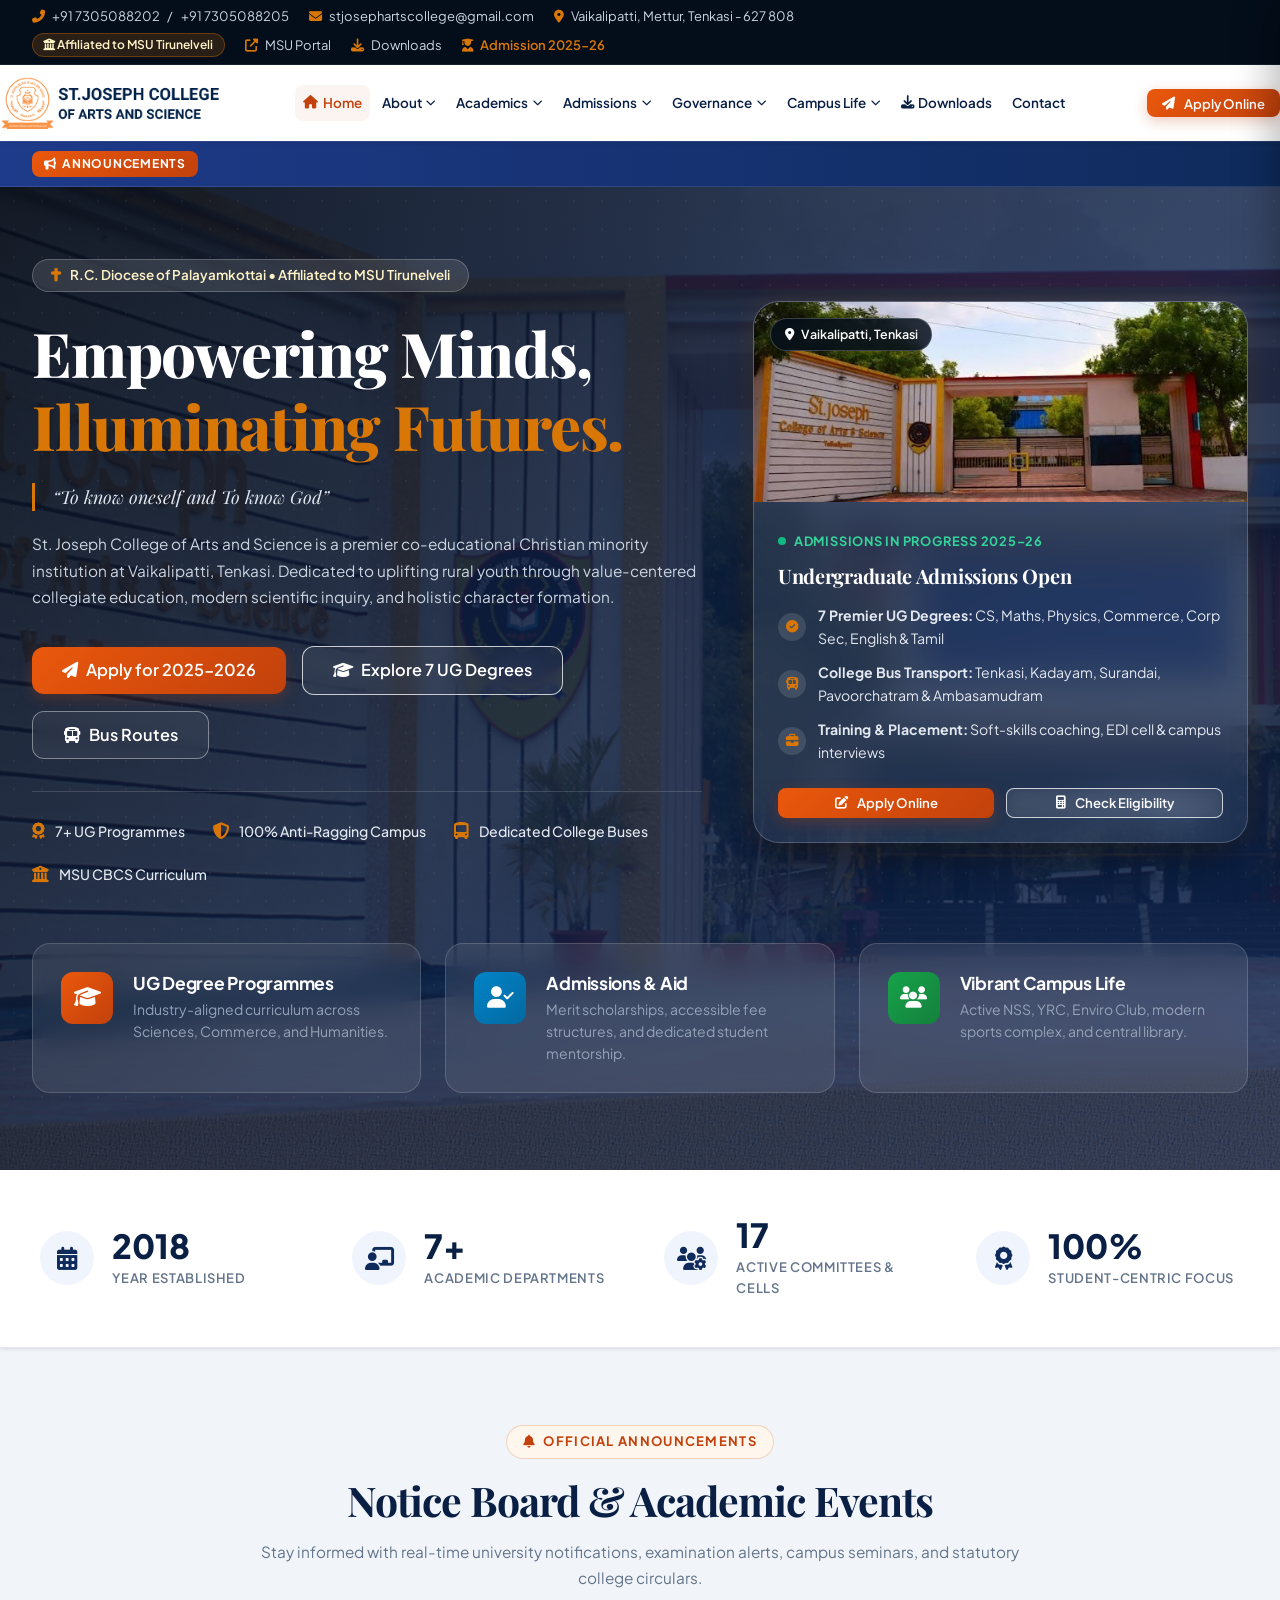
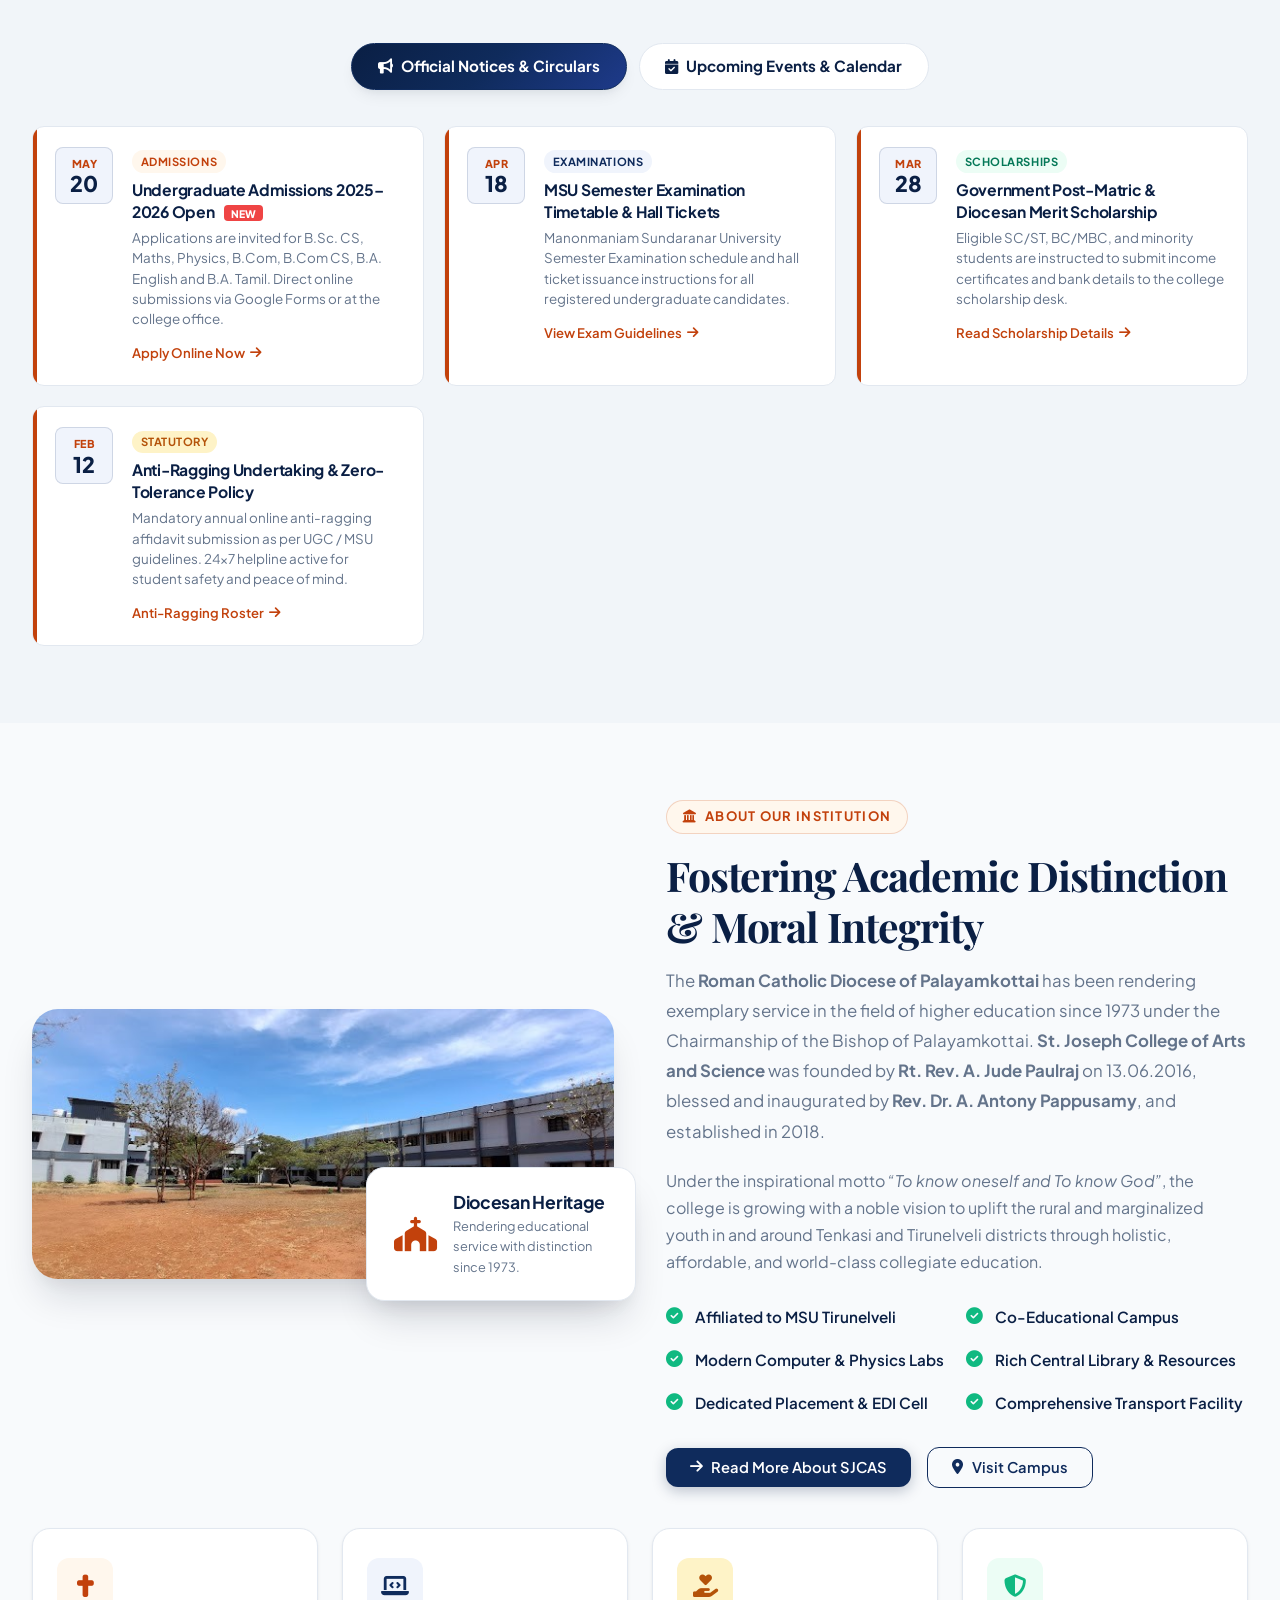
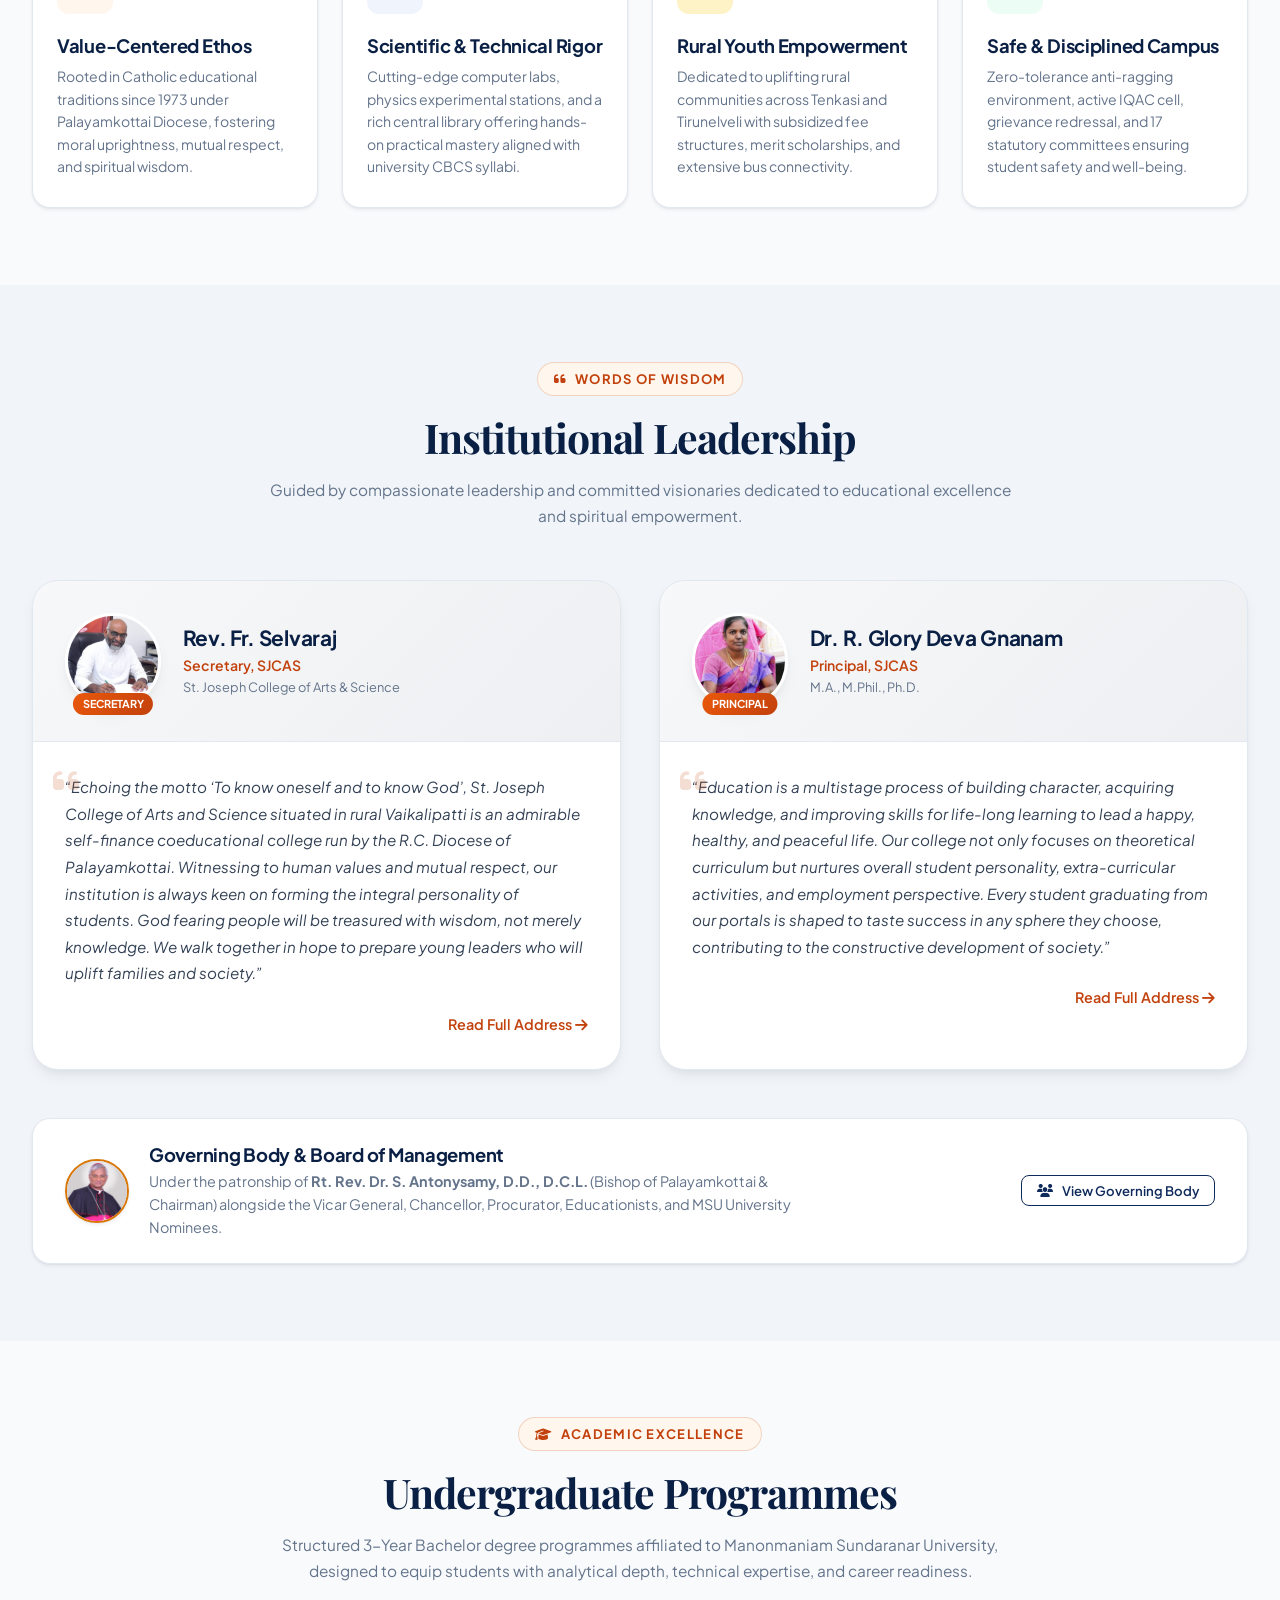
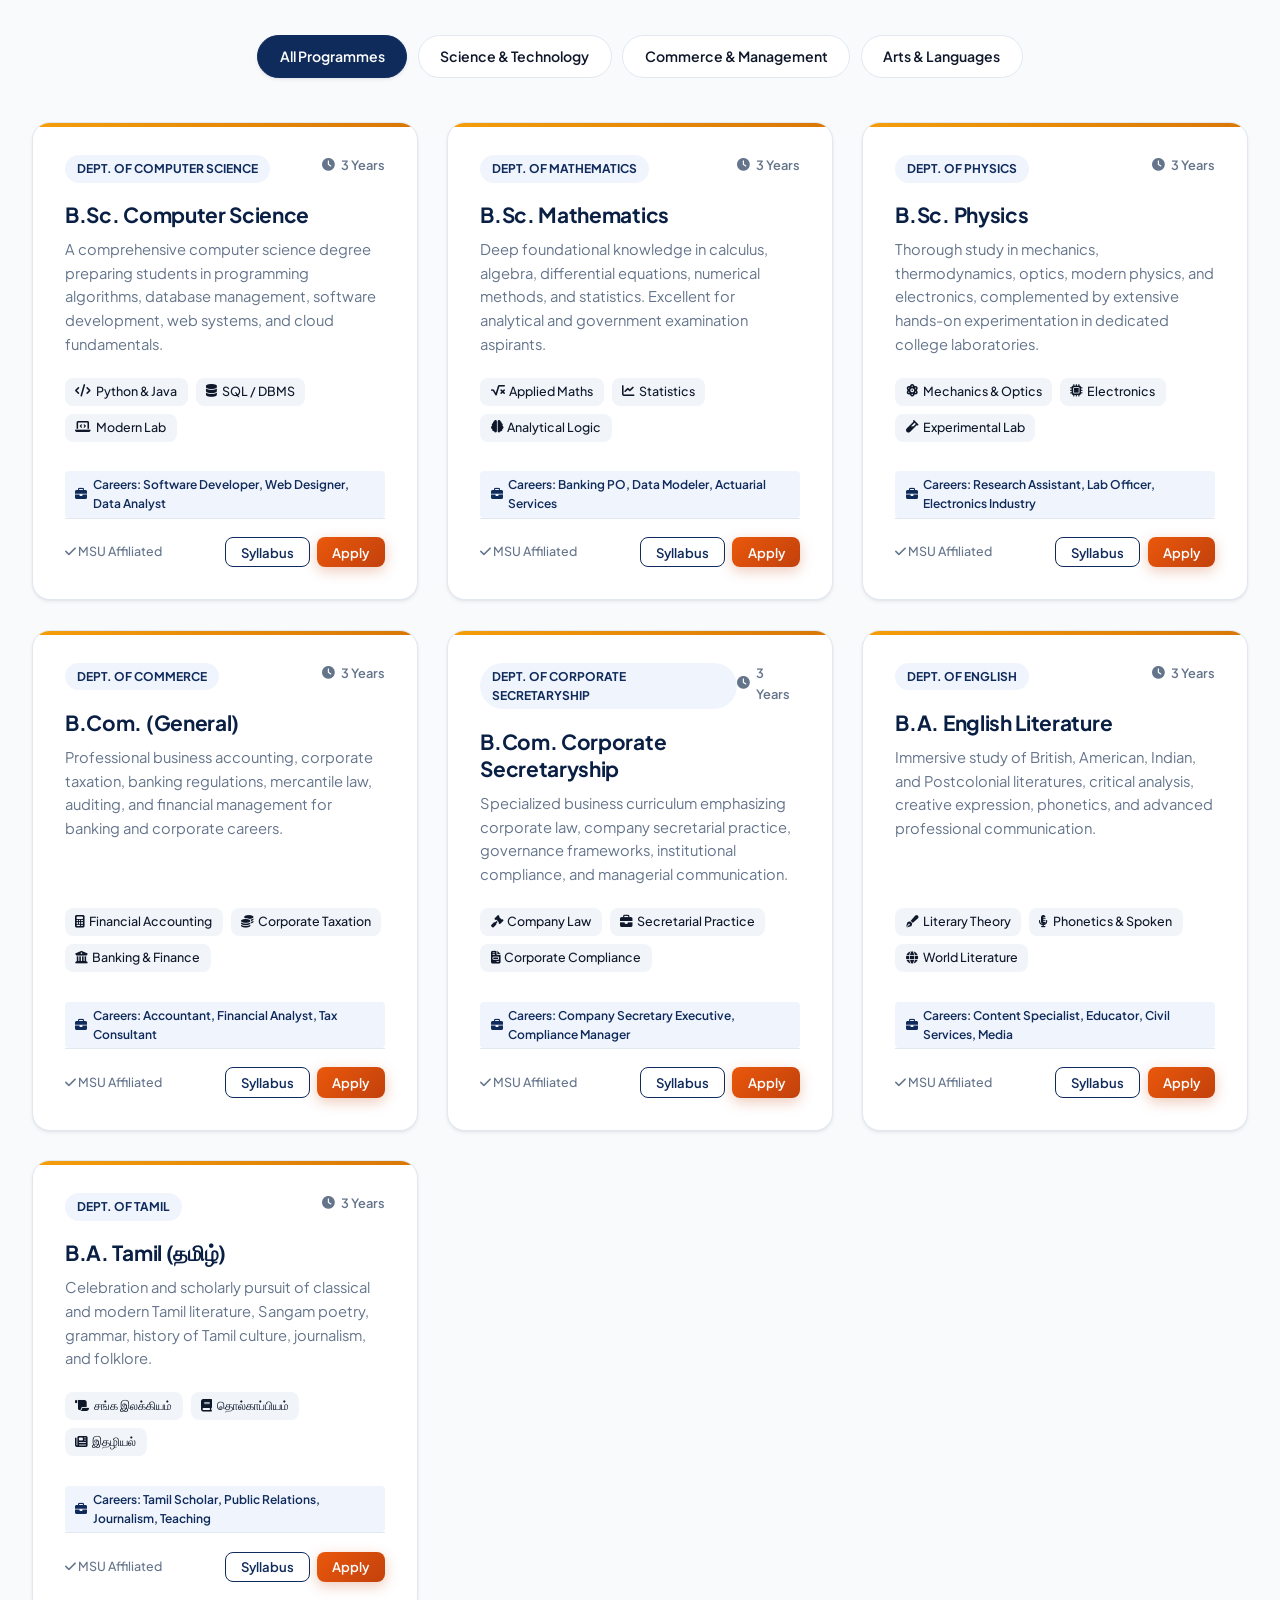
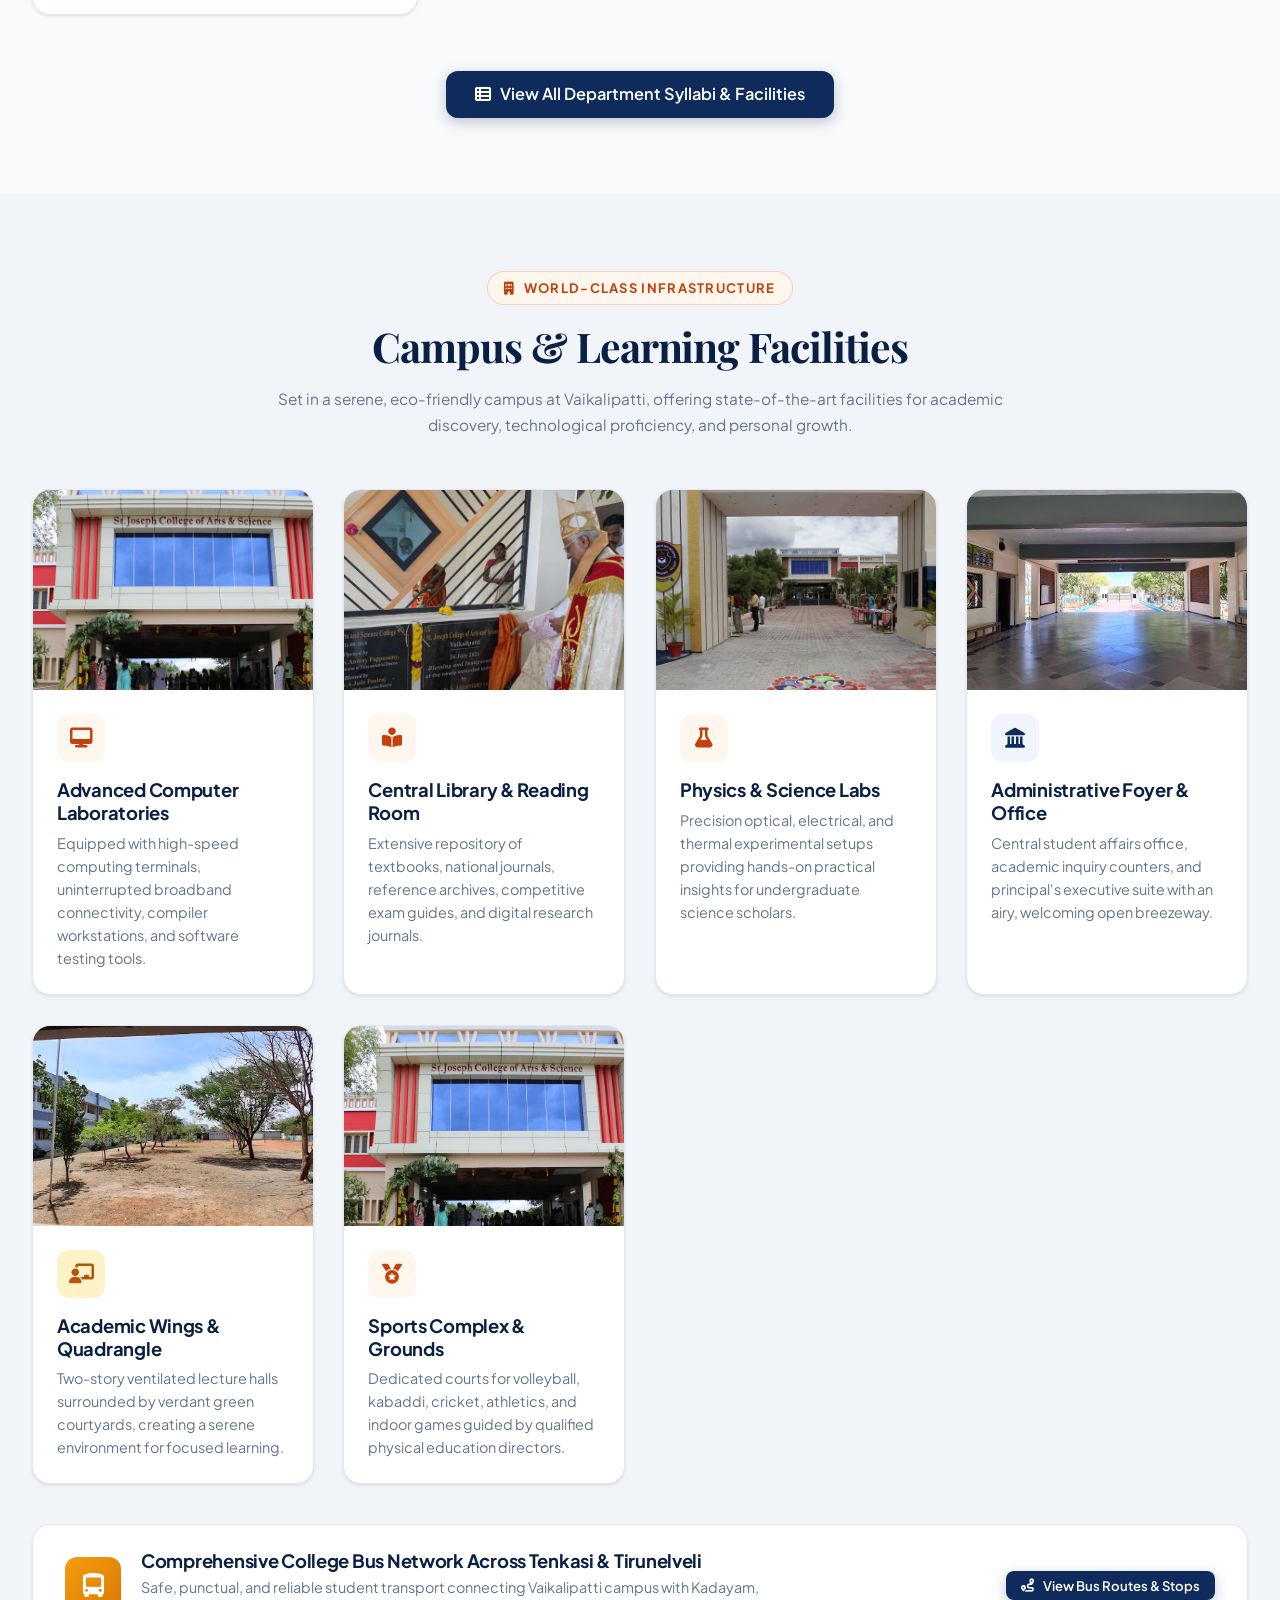
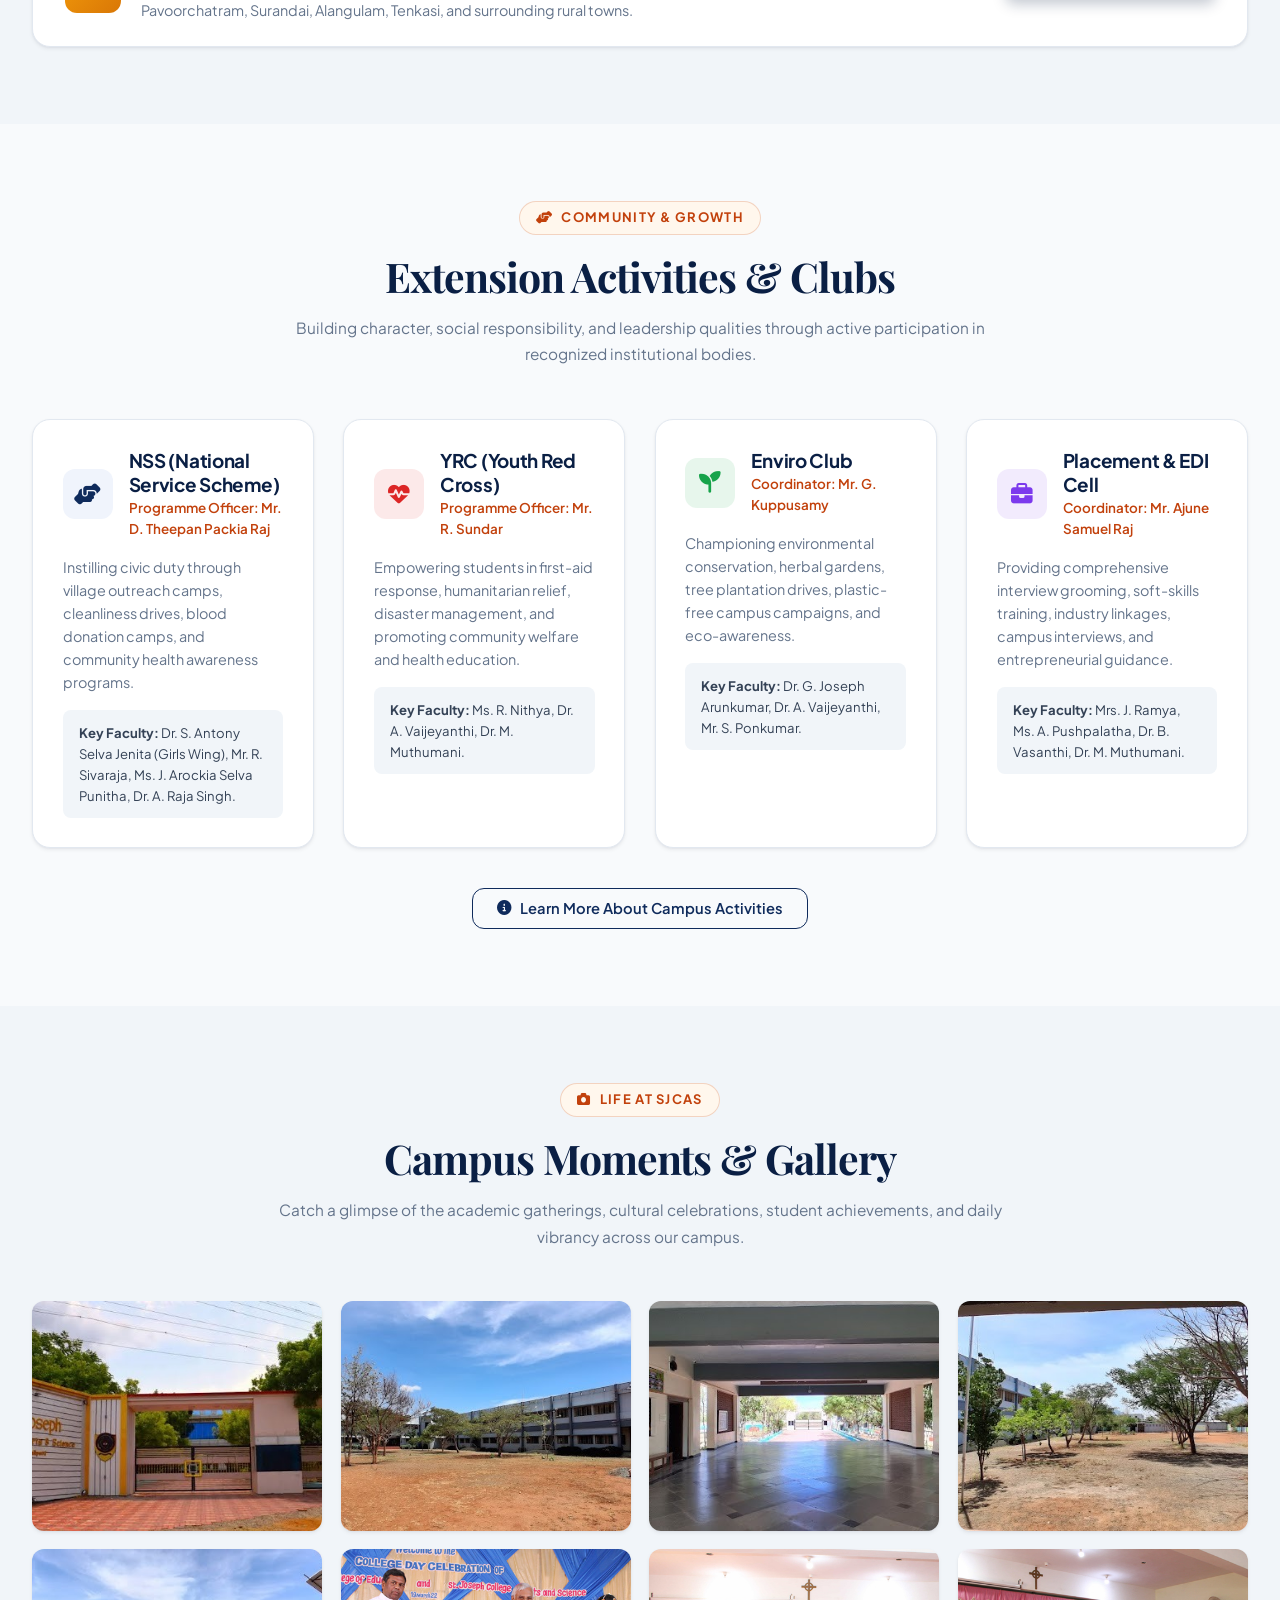
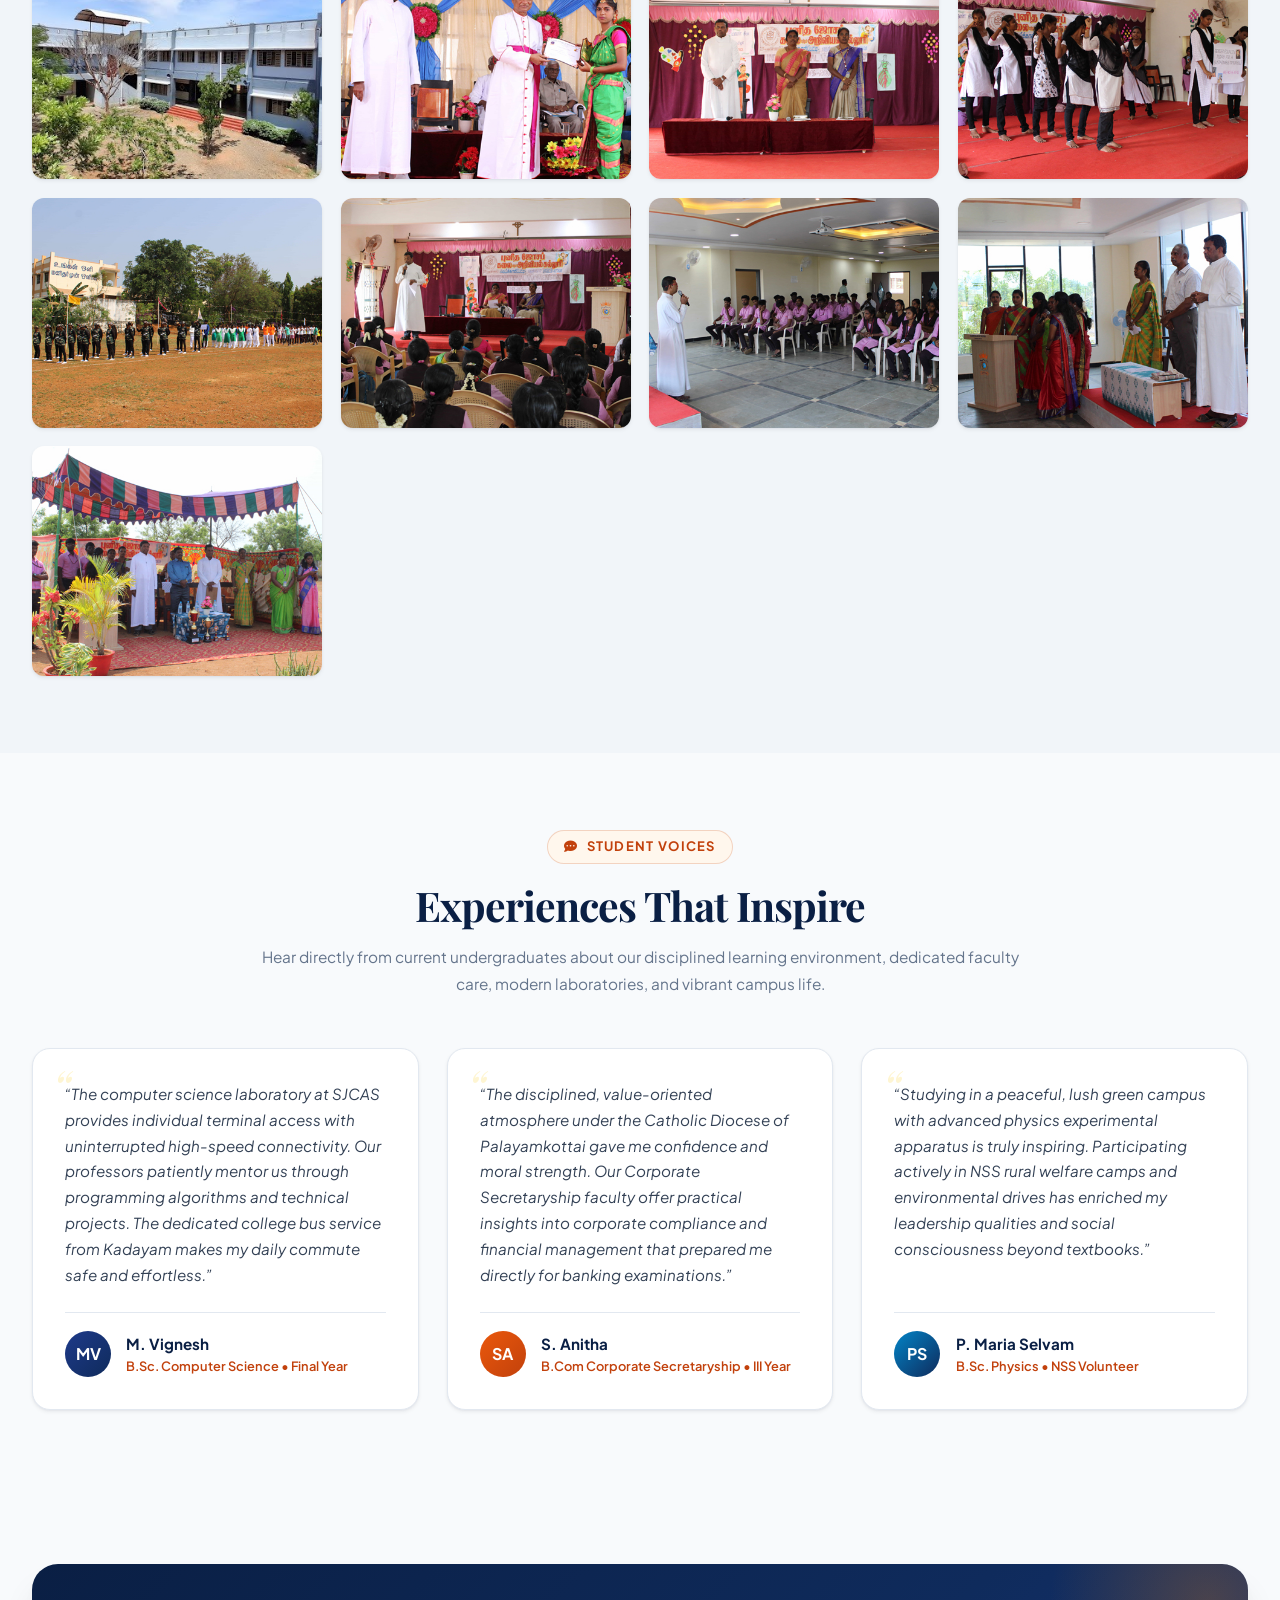
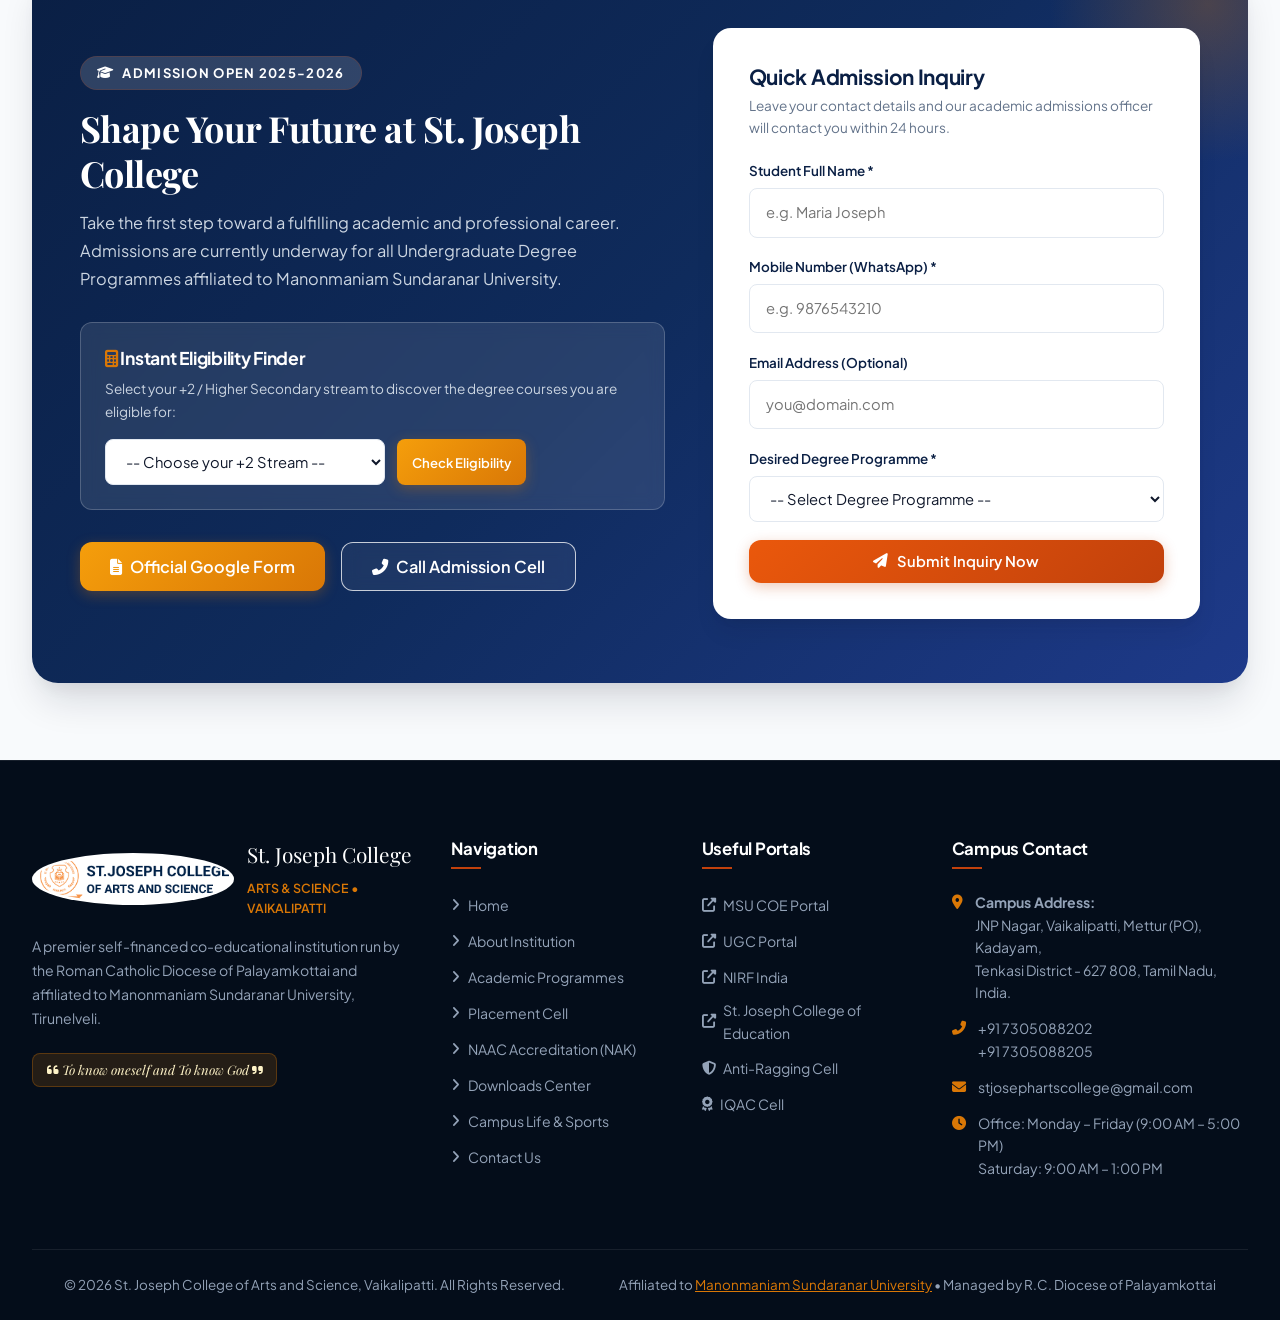
==== commit f54c2fd0: "Add Downloads Center, Placement Cell, NAAC portal, Department Activities, Library details, Magazine " ====
--- a/index.html
+++ b/index.html
@@ -49,6 +49,9 @@
         <a href="https://msuniv.ac.in" target="_blank" rel="noopener" class="top-bar-item">
           <i class="fas fa-external-link-alt"></i> MSU Portal
         </a>
+        <a href="downloads.html" class="top-bar-item">
+          <i class="fas fa-download"></i> Downloads
+        </a>
         <a href="admissions.html" class="top-bar-item" style="color: var(--color-accent); font-weight: 600;">
           <i class="fas fa-user-graduate"></i> Admission 2025-26
         </a>
@@ -97,8 +100,10 @@
           <div class="dropdown-menu">
             <a href="academics.html#departments" class="dropdown-link"><i class="fas fa-graduation-cap"></i> Departments</a>
             <a href="academics.html#ug-courses" class="dropdown-link"><i class="fas fa-book-open"></i> UG Programmes</a>
-            <a href="academics.html#library" class="dropdown-link"><i class="fas fa-book-reader"></i> Central Library</a>
-            <a href="academics.html#laboratories" class="dropdown-link"><i class="fas fa-flask"></i> Laboratories</a>
+            <a href="academics.html#activities" class="dropdown-link"><i class="fas fa-users-cog"></i> Department Activities</a>
+            <a href="academics.html#library" class="dropdown-link"><i class="fas fa-book-reader"></i> Central Library &amp; Books</a>
+            <a href="academics.html#calendar" class="dropdown-link"><i class="fas fa-calendar-check"></i> Academic Calendar</a>
+            <a href="academics.html#question-bank" class="dropdown-link"><i class="fas fa-folder-open"></i> Question Bank</a>
             <a href="examinations.html" class="dropdown-link"><i class="fas fa-file-alt"></i> Examinations &amp; MSU</a>
           </div>
         </div>
@@ -122,7 +127,7 @@
           <div class="dropdown-menu">
             <a href="governance.html#anti-ragging" class="dropdown-link"><i class="fas fa-shield-alt"></i> Anti-Ragging Cell</a>
             <a href="governance.html#committees" class="dropdown-link"><i class="fas fa-tasks"></i> College Committees</a>
-            <a href="governance.html#iqac" class="dropdown-link"><i class="fas fa-certificate"></i> IQAC Cell</a>
+            <a href="naac.html" class="dropdown-link"><i class="fas fa-certificate"></i> NAAC Accreditation (NAK)</a>
             <a href="governance.html#redressal" class="dropdown-link"><i class="fas fa-balance-scale"></i> Grievance Redressal</a>
           </div>
         </div>
@@ -132,13 +137,22 @@
             Campus Life <i class="fas fa-chevron-down"></i>
           </a>
           <div class="dropdown-menu">
+            <a href="campus-life.html#achievements" class="dropdown-link"><i class="fas fa-trophy"></i> Students Achievements</a>
+            <a href="campus-life.html#magazine" class="dropdown-link"><i class="fas fa-book"></i> College Magazine</a>
+            <a href="campus-life.html#media" class="dropdown-link"><i class="fas fa-newspaper"></i> Media Options</a>
+            <a href="placement.html" class="dropdown-link"><i class="fas fa-briefcase"></i> Placement Cell</a>
             <a href="campus-life.html#extension" class="dropdown-link"><i class="fas fa-hands-helping"></i> NSS &amp; YRC</a>
             <a href="campus-life.html#clubs" class="dropdown-link"><i class="fas fa-leaf"></i> Enviro &amp; Eat Right Clubs</a>
-            <a href="campus-life.html#edi" class="dropdown-link"><i class="fas fa-lightbulb"></i> EDI Cell &amp; Placement</a>
             <a href="campus-life.html#sports" class="dropdown-link"><i class="fas fa-running"></i> Sports &amp; Games</a>
-            <a href="transport.html" class="dropdown-link"><i class="fas fa-bus"></i> Bus Routes &amp; Transport</a>
+            <a href="transport.html" class="dropdown-link"><i class="fas fa-bus"></i> Bus Routes</a>
             <a href="campus-life.html#gallery" class="dropdown-link"><i class="fas fa-images"></i> Campus Gallery</a>
           </div>
+        </div>
+
+        <div class="nav-item">
+          <a href="downloads.html" class="nav-link">
+            <i class="fas fa-download"></i> Downloads
+          </a>
         </div>
 
         <div class="nav-item">
@@ -198,9 +212,12 @@
         <div class="drawer-submenu">
           <a href="academics.html#departments">Departments</a>
           <a href="academics.html#ug-courses">UG Programmes</a>
-          <a href="academics.html#library">Central Library</a>
+          <a href="academics.html#activities">Department Activities</a>
+          <a href="academics.html#library">Central Library &amp; Books</a>
+          <a href="academics.html#calendar">Academic Calendar</a>
+          <a href="academics.html#question-bank">Question Bank</a>
           <a href="academics.html#laboratories">Laboratories</a>
-          <a href="academics.html#examinations">MSU COE Examinations</a>
+          <a href="examinations.html">MSU COE Examinations</a>
         </div>
       </div>
 
@@ -225,9 +242,21 @@
         <div class="drawer-submenu">
           <a href="governance.html#anti-ragging">Anti-Ragging Committee</a>
           <a href="governance.html#committees">Committees Roster (17)</a>
-          <a href="governance.html#iqac">IQAC Cell</a>
+          <a href="naac.html">NAAC Accreditation (NAK)</a>
           <a href="governance.html#redressal">Grievance Redressal</a>
         </div>
+      </div>
+
+      <div class="drawer-nav-item">
+        <a href="naac.html" class="drawer-nav-link">
+          <span><i class="fas fa-certificate"></i> NAAC Accreditation (NAK)</span>
+        </a>
+      </div>
+
+      <div class="drawer-nav-item">
+        <a href="placement.html" class="drawer-nav-link">
+          <span><i class="fas fa-briefcase"></i> Placement Cell</span>
+        </a>
       </div>
 
       <div class="drawer-nav-item">
@@ -236,12 +265,22 @@
           <i class="fas fa-chevron-down"></i>
         </a>
         <div class="drawer-submenu">
+          <a href="campus-life.html#achievements">Students Achievements</a>
+          <a href="campus-life.html#magazine">College Magazine</a>
+          <a href="campus-life.html#media">Media Options</a>
+          <a href="placement.html">Placement Cell</a>
           <a href="campus-life.html#extension">NSS &amp; YRC</a>
           <a href="campus-life.html#clubs">Enviro &amp; Eat Right Clubs</a>
-          <a href="campus-life.html#edi">EDI &amp; Placement Cell</a>
           <a href="campus-life.html#sports">Sports &amp; Games</a>
+          <a href="transport.html">Bus Routes</a>
           <a href="campus-life.html#gallery">Photo Gallery</a>
         </div>
+      </div>
+
+      <div class="drawer-nav-item">
+        <a href="downloads.html" class="drawer-nav-link" style="color: var(--crimson-primary);">
+          <span><i class="fas fa-download"></i> Downloads Center</span>
+        </a>
       </div>
 
       <div class="drawer-nav-item">
@@ -1588,9 +1627,10 @@
             <li><a href="index.html" class="footer-link"><i class="fas fa-angle-right"></i> Home</a></li>
             <li><a href="about.html" class="footer-link"><i class="fas fa-angle-right"></i> About Institution</a></li>
             <li><a href="academics.html" class="footer-link"><i class="fas fa-angle-right"></i> Academic Programmes</a></li>
-            <li><a href="admissions.html" class="footer-link"><i class="fas fa-angle-right"></i> Admissions 2025-26</a></li>
-            <li><a href="governance.html" class="footer-link"><i class="fas fa-angle-right"></i> Statutory Committees</a></li>
-            <li><a href="campus-life.html" class="footer-link"><i class="fas fa-angle-right"></i> Extension &amp; NSS</a></li>
+            <li><a href="placement.html" class="footer-link"><i class="fas fa-angle-right"></i> Placement Cell</a></li>
+            <li><a href="naac.html" class="footer-link"><i class="fas fa-angle-right"></i> NAAC Accreditation (NAK)</a></li>
+            <li><a href="downloads.html" class="footer-link"><i class="fas fa-angle-right"></i> Downloads Center</a></li>
+            <li><a href="campus-life.html" class="footer-link"><i class="fas fa-angle-right"></i> Campus Life &amp; Sports</a></li>
             <li><a href="contact.html" class="footer-link"><i class="fas fa-angle-right"></i> Contact Us</a></li>
           </ul>
         </div>
--- a/assets/css/style.css
+++ b/assets/css/style.css
@@ -2639,3 +2639,625 @@
   margin-top: 0.5rem;
 }
 
+/* ==========================================================================
+   Downloads Center, Forms & Interactive Generators
+   ========================================================================== */
+.downloads-grid {
+  display: grid;
+  grid-template-columns: repeat(auto-fit, minmax(min(100%, 320px), 1fr));
+  gap: 1.75rem;
+}
+
+.download-card {
+  background-color: #ffffff;
+  border: 1px solid var(--border-light);
+  border-radius: var(--radius-xl);
+  padding: 1.85rem;
+  box-shadow: var(--shadow-sm);
+  display: flex;
+  flex-direction: column;
+  transition: all var(--transition-normal);
+  position: relative;
+  overflow: hidden;
+}
+
+.download-card::before {
+  content: '';
+  position: absolute;
+  top: 0;
+  left: 0;
+  right: 0;
+  height: 4px;
+  background: var(--navy-gradient);
+  transition: all var(--transition-fast);
+}
+
+.download-card:hover {
+  transform: translateY(-5px);
+  box-shadow: var(--shadow-lg);
+  border-color: var(--navy-light);
+}
+
+.download-card:hover::before {
+  background: var(--crimson-gradient);
+  height: 5px;
+}
+
+.download-header {
+  display: flex;
+  align-items: center;
+  gap: 1rem;
+  margin-bottom: 1.25rem;
+}
+
+.download-icon {
+  width: 52px;
+  height: 52px;
+  border-radius: var(--radius-md);
+  background: var(--navy-soft);
+  color: var(--navy-primary);
+  display: flex;
+  align-items: center;
+  justify-content: center;
+  font-size: 1.4rem;
+  flex-shrink: 0;
+  transition: all var(--transition-fast);
+}
+
+.download-card:hover .download-icon {
+  background: var(--crimson-soft);
+  color: var(--crimson-primary);
+}
+
+.download-title {
+  font-size: 1.15rem;
+  font-weight: 700;
+  color: var(--navy-dark);
+  line-height: 1.3;
+}
+
+.download-badge {
+  display: inline-block;
+  font-size: 0.72rem;
+  font-weight: 700;
+  text-transform: uppercase;
+  padding: 0.2rem 0.6rem;
+  border-radius: var(--radius-full);
+  margin-bottom: 0.75rem;
+  background-color: var(--bg-surface-soft);
+  color: var(--text-muted);
+}
+
+.download-desc {
+  font-size: 0.9rem;
+  color: var(--text-muted);
+  line-height: 1.6;
+  margin-bottom: 1.5rem;
+  flex: 1;
+}
+
+.download-actions {
+  display: flex;
+  gap: 0.65rem;
+  flex-wrap: wrap;
+}
+
+/* Printable Slip & Gate Pass Ticket Style */
+.printable-slip-box {
+  background-color: #ffffff;
+  border: 2px dashed var(--border-light);
+  border-radius: var(--radius-lg);
+  padding: 2rem;
+  margin-top: 1.5rem;
+  position: relative;
+}
+
+.slip-header {
+  text-align: center;
+  border-bottom: 2px solid var(--navy-primary);
+  padding-bottom: 1rem;
+  margin-bottom: 1.5rem;
+}
+
+.slip-header h4 {
+  color: var(--navy-primary);
+  font-size: 1.25rem;
+  margin-bottom: 0.25rem;
+}
+
+.slip-meta-grid {
+  display: grid;
+  grid-template-columns: repeat(auto-fit, minmax(200px, 1fr));
+  gap: 1rem;
+  margin-bottom: 1.5rem;
+}
+
+.slip-field {
+  background-color: var(--bg-surface-soft);
+  padding: 0.75rem 1rem;
+  border-radius: var(--radius-sm);
+}
+
+.slip-field-label {
+  font-size: 0.75rem;
+  color: var(--text-muted);
+  text-transform: uppercase;
+  font-weight: 700;
+}
+
+.slip-field-value {
+  font-size: 0.95rem;
+  font-weight: 700;
+  color: var(--navy-dark);
+}
+
+.slip-sign-row {
+  display: flex;
+  justify-content: space-between;
+  margin-top: 2.5rem;
+  padding-top: 1rem;
+  border-top: 1px solid var(--border-light);
+  font-size: 0.85rem;
+  font-weight: 600;
+  color: var(--text-body);
+}
+
+/* ==========================================================================
+   NAAC Accreditation & Quality Criteria
+   ========================================================================== */
+.naac-criteria-grid {
+  display: grid;
+  grid-template-columns: repeat(auto-fit, minmax(min(100%, 340px), 1fr));
+  gap: 1.75rem;
+}
+
+.naac-criteria-card {
+  background-color: #ffffff;
+  border: 1px solid var(--border-light);
+  border-radius: var(--radius-xl);
+  padding: 2rem;
+  box-shadow: var(--shadow-sm);
+  display: flex;
+  flex-direction: column;
+  transition: all var(--transition-normal);
+}
+
+.naac-criteria-card:hover {
+  transform: translateY(-4px);
+  box-shadow: var(--shadow-lg);
+  border-color: var(--gold-primary);
+}
+
+.criteria-number-badge {
+  width: 48px;
+  height: 48px;
+  border-radius: var(--radius-md);
+  background: var(--gold-gradient);
+  color: #ffffff;
+  font-weight: 800;
+  font-size: 1.2rem;
+  display: flex;
+  align-items: center;
+  justify-content: center;
+  margin-bottom: 1.25rem;
+  box-shadow: 0 4px 12px rgba(217, 119, 6, 0.25);
+}
+
+.naac-doc-list {
+  display: flex;
+  flex-direction: column;
+  gap: 0.65rem;
+  margin-top: 1rem;
+}
+
+.naac-doc-item {
+  display: flex;
+  align-items: center;
+  justify-content: space-between;
+  padding: 0.65rem 0.95rem;
+  background-color: var(--bg-surface-soft);
+  border-radius: var(--radius-sm);
+  font-size: 0.86rem;
+  font-weight: 600;
+  color: var(--navy-dark);
+  transition: background-color var(--transition-fast);
+}
+
+.naac-doc-item:hover {
+  background-color: var(--navy-soft);
+  color: var(--navy-primary);
+}
+
+/* ==========================================================================
+   Student Achievements & Roll of Honor
+   ========================================================================== */
+.achievements-grid {
+  display: grid;
+  grid-template-columns: repeat(auto-fit, minmax(min(100%, 300px), 1fr));
+  gap: 1.75rem;
+}
+
+.achievement-card {
+  background-color: #ffffff;
+  border: 1px solid var(--border-light);
+  border-radius: var(--radius-xl);
+  padding: 2rem 1.75rem;
+  box-shadow: var(--shadow-sm);
+  display: flex;
+  flex-direction: column;
+  text-align: center;
+  transition: all var(--transition-normal);
+  position: relative;
+}
+
+.achievement-card:hover {
+  transform: translateY(-5px);
+  box-shadow: var(--shadow-xl);
+  border-color: var(--gold-primary);
+}
+
+.achievement-trophy-icon {
+  width: 68px;
+  height: 68px;
+  border-radius: 50%;
+  background: var(--gold-gradient);
+  color: #ffffff;
+  display: flex;
+  align-items: center;
+  justify-content: center;
+  font-size: 1.85rem;
+  margin: 0 auto 1.25rem auto;
+  box-shadow: 0 6px 20px rgba(217, 119, 6, 0.35);
+}
+
+.achievement-title {
+  font-size: 1.25rem;
+  font-weight: 700;
+  color: var(--navy-dark);
+  margin-bottom: 0.4rem;
+}
+
+.achievement-subtitle {
+  color: var(--crimson-primary);
+  font-weight: 700;
+  font-size: 0.88rem;
+  margin-bottom: 0.85rem;
+}
+
+.achievement-desc {
+  font-size: 0.9rem;
+  color: var(--text-muted);
+  line-height: 1.6;
+  margin-bottom: 1.25rem;
+  flex: 1;
+}
+
+/* ==========================================================================
+   Media Coverage & Press Releases
+   ========================================================================== */
+.media-grid {
+  display: grid;
+  grid-template-columns: repeat(auto-fit, minmax(min(100%, 320px), 1fr));
+  gap: 1.75rem;
+}
+
+.media-card {
+  background-color: #ffffff;
+  border: 1px solid var(--border-light);
+  border-radius: var(--radius-lg);
+  overflow: hidden;
+  box-shadow: var(--shadow-sm);
+  transition: all var(--transition-normal);
+  display: flex;
+  flex-direction: column;
+}
+
+.media-card:hover {
+  transform: translateY(-4px);
+  box-shadow: var(--shadow-md);
+  border-color: var(--navy-light);
+}
+
+.media-body {
+  padding: 1.5rem;
+  flex: 1;
+  display: flex;
+  flex-direction: column;
+}
+
+.media-source-tag {
+  display: inline-flex;
+  align-items: center;
+  gap: 0.4rem;
+  font-size: 0.75rem;
+  font-weight: 700;
+  color: var(--crimson-primary);
+  text-transform: uppercase;
+  margin-bottom: 0.5rem;
+}
+
+.media-headline {
+  font-size: 1.1rem;
+  font-weight: 700;
+  color: var(--navy-dark);
+  margin-bottom: 0.65rem;
+  line-height: 1.4;
+}
+
+/* ==========================================================================
+   Library Holdings & Catalogue Matrix
+   ========================================================================== */
+.library-stats-grid {
+  display: grid;
+  grid-template-columns: repeat(auto-fit, minmax(min(100%, 220px), 1fr));
+  gap: 1.5rem;
+  margin-bottom: 2.5rem;
+}
+
+.library-stat-card {
+  background-color: #ffffff;
+  border: 1px solid var(--border-light);
+  border-radius: var(--radius-lg);
+  padding: 1.5rem;
+  text-align: center;
+  box-shadow: var(--shadow-sm);
+  transition: transform var(--transition-fast);
+}
+
+.library-stat-card:hover {
+  transform: translateY(-3px);
+  border-color: var(--navy-primary);
+}
+
+.library-stat-number {
+  font-size: 2.25rem;
+  font-weight: 800;
+  color: var(--navy-primary);
+  font-family: var(--font-serif);
+  line-height: 1.1;
+  margin-bottom: 0.35rem;
+}
+
+.library-stat-label {
+  font-size: 0.88rem;
+  color: var(--text-muted);
+  font-weight: 600;
+}
+
+/* ==========================================================================
+   College Magazine & Literary Publications
+   ========================================================================== */
+.magazine-grid {
+  display: grid;
+  grid-template-columns: repeat(auto-fit, minmax(min(100%, 280px), 1fr));
+  gap: 2rem;
+}
+
+.magazine-card {
+  background-color: #ffffff;
+  border: 1px solid var(--border-light);
+  border-radius: var(--radius-xl);
+  overflow: hidden;
+  box-shadow: var(--shadow-sm);
+  transition: all var(--transition-normal);
+  text-align: center;
+  padding: 1.75rem;
+}
+
+.magazine-card:hover {
+  transform: translateY(-5px);
+  box-shadow: var(--shadow-xl);
+  border-color: var(--crimson-primary);
+}
+
+.magazine-cover-wrap {
+  width: 100%;
+  height: 260px;
+  background: var(--navy-gradient);
+  border-radius: var(--radius-lg);
+  display: flex;
+  flex-direction: column;
+  align-items: center;
+  justify-content: center;
+  color: #ffffff;
+  padding: 1.5rem;
+  margin-bottom: 1.25rem;
+  position: relative;
+  box-shadow: var(--shadow-md);
+}
+
+.magazine-cover-wrap::after {
+  content: '';
+  position: absolute;
+  top: 10px;
+  bottom: 10px;
+  left: 12px;
+  width: 3px;
+  background: rgba(255, 255, 255, 0.4);
+}
+
+.magazine-edition-title {
+  font-family: var(--font-serif);
+  font-size: 1.45rem;
+  font-weight: 700;
+  margin-bottom: 0.35rem;
+}
+
+/* -------------------------------------------------------------
+   Placement Cell, Recruiters & Training Modules
+------------------------------------------------------------- */
+.recruiters-grid {
+  display: grid;
+  grid-template-columns: repeat(auto-fill, minmax(180px, 1fr));
+  gap: 1.25rem;
+  margin-top: 2rem;
+}
+
+.recruiter-card {
+  background: #ffffff;
+  border: 1px solid var(--navy-surface-border);
+  border-radius: var(--radius-lg);
+  padding: 1.5rem 1rem;
+  display: flex;
+  flex-direction: column;
+  align-items: center;
+  justify-content: center;
+  text-align: center;
+  transition: all 0.28s ease;
+  box-shadow: var(--shadow-sm);
+}
+
+.recruiter-card:hover {
+  transform: translateY(-4px);
+  border-color: var(--crimson-primary);
+  box-shadow: var(--shadow-md);
+}
+
+.recruiter-icon-wrap {
+  width: 58px;
+  height: 58px;
+  border-radius: var(--radius-full);
+  background: var(--navy-surface-soft);
+  color: var(--navy-primary);
+  display: flex;
+  align-items: center;
+  justify-content: center;
+  font-size: 1.6rem;
+  margin-bottom: 0.85rem;
+}
+
+.recruiter-name {
+  font-weight: 700;
+  font-size: 1.05rem;
+  color: var(--navy-darkest);
+  margin-bottom: 0.25rem;
+}
+
+.recruiter-sector {
+  font-size: 0.82rem;
+  color: var(--navy-text-muted);
+}
+
+.training-grid {
+  display: grid;
+  grid-template-columns: repeat(auto-fill, minmax(280px, 1fr));
+  gap: 1.5rem;
+  margin-top: 2rem;
+}
+
+.training-card {
+  background: #ffffff;
+  border: 1px solid var(--navy-surface-border);
+  border-radius: var(--radius-xl);
+  padding: 2rem;
+  box-shadow: var(--shadow-sm);
+  transition: all 0.28s ease;
+  position: relative;
+  overflow: hidden;
+}
+
+.training-card::before {
+  content: '';
+  position: absolute;
+  top: 0;
+  left: 0;
+  width: 100%;
+  height: 4px;
+  background: var(--crimson-gradient);
+}
+
+.training-card:hover {
+  transform: translateY(-4px);
+  box-shadow: var(--shadow-lg);
+  border-color: rgba(153, 27, 27, 0.3);
+}
+
+.training-icon {
+  width: 52px;
+  height: 52px;
+  border-radius: var(--radius-lg);
+  background: var(--navy-surface-soft);
+  color: var(--crimson-primary);
+  display: flex;
+  align-items: center;
+  justify-content: center;
+  font-size: 1.45rem;
+  margin-bottom: 1.25rem;
+}
+
+.training-title {
+  font-size: 1.2rem;
+  font-weight: 700;
+  color: var(--navy-darkest);
+  margin-bottom: 0.65rem;
+}
+
+.training-desc {
+  font-size: 0.92rem;
+  color: var(--navy-text-muted);
+  line-height: 1.65;
+  margin-bottom: 1rem;
+}
+
+.training-topics {
+  list-style: none;
+  padding: 0;
+  margin: 0;
+  display: flex;
+  flex-direction: column;
+  gap: 0.45rem;
+}
+
+.training-topics li {
+  font-size: 0.86rem;
+  color: var(--navy-text);
+  display: flex;
+  align-items: center;
+  gap: 0.5rem;
+}
+
+.training-topics li i {
+  color: var(--crimson-primary);
+  font-size: 0.75rem;
+}
+
+.process-timeline {
+  display: grid;
+  grid-template-columns: repeat(auto-fit, minmax(220px, 1fr));
+  gap: 1.25rem;
+  margin-top: 2.25rem;
+  position: relative;
+}
+
+.process-step-card {
+  background: #ffffff;
+  border: 1px solid var(--navy-surface-border);
+  border-radius: var(--radius-xl);
+  padding: 1.75rem 1.5rem;
+  position: relative;
+  box-shadow: var(--shadow-sm);
+  transition: all 0.28s ease;
+}
+
+.process-step-card:hover {
+  border-color: var(--gold-primary);
+  transform: translateY(-3px);
+  box-shadow: var(--shadow-md);
+}
+
+.process-step-num {
+  width: 38px;
+  height: 38px;
+  border-radius: var(--radius-full);
+  background: var(--navy-darkest);
+  color: var(--gold-primary);
+  display: flex;
+  align-items: center;
+  justify-content: center;
+  font-weight: 800;
+  font-size: 1rem;
+  margin-bottom: 1rem;
+}
+
+
+
